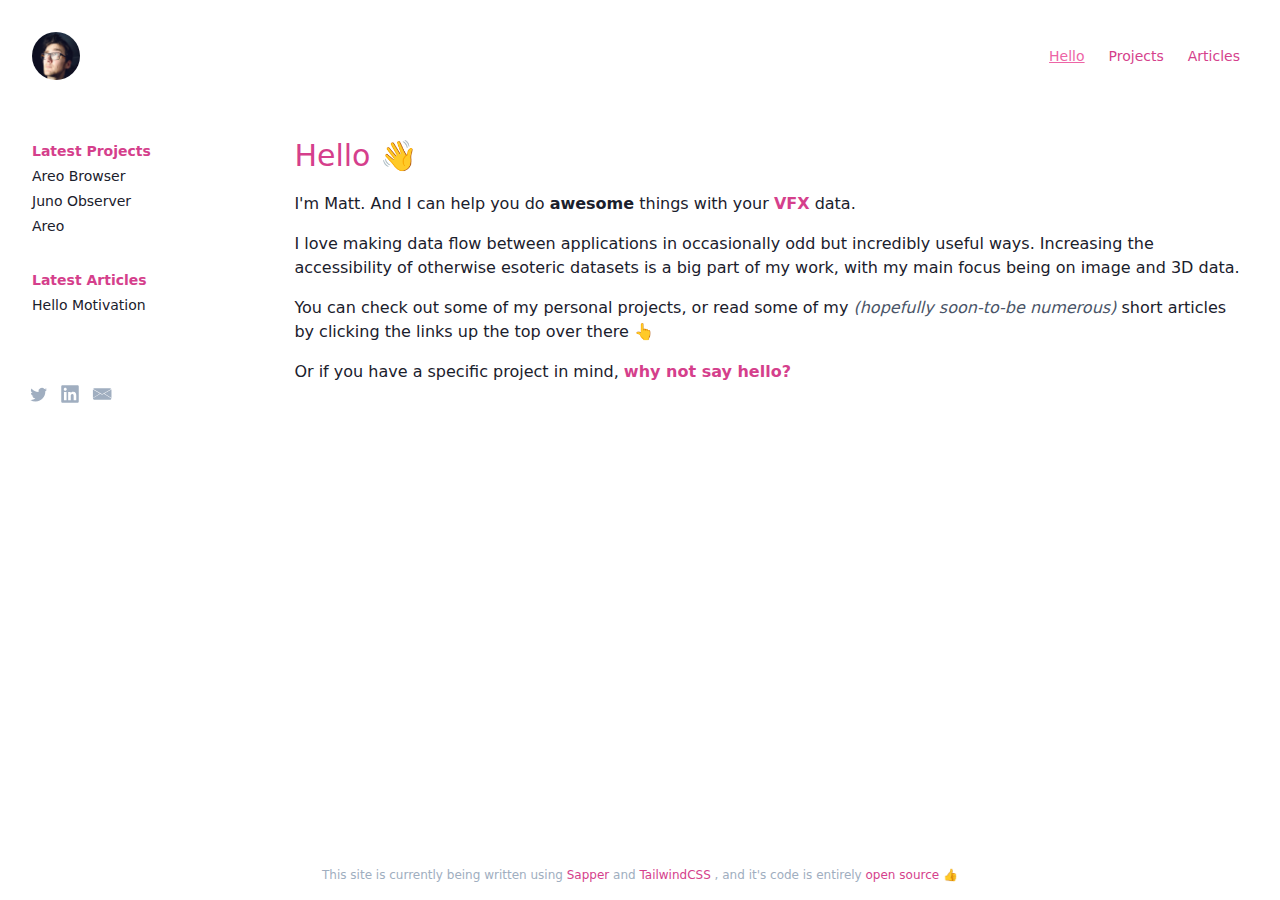
==== index.html @ a41f3428 "Ensure the image meta tags get loaded appropriately" ====
<!doctype html> <html lang=en> <head> <meta charset=utf-8> <meta content="width=device-width,initial-scale=1" name=viewport> <meta content=#333333 name=theme-color> <base href=/ > <link href=manifest.json rel=manifest crossorigin=use-credentials> <link href=favicon.png rel=icon type=image/png> <link href=index.css rel=stylesheet> <noscript id=sapper-head-start></noscript><title>Matt Brealey</title><meta content="The portfolio site of a freelance creative problem solver." name=description><meta content="space, react, reactjs, threejs, sapper, svelte, sveltejs, ios, swift, 3d, ar, vfx, design" name=keywords><meta content=website property=og:type><meta content=https://mattbrealey.com property=og:url><meta content="Matt Brealey" property=og:title><meta content="The portfolio site of a freelance creative problem solver." property=og:description><meta content=https://mattbrealey.com/profile.jpg property=og:image><meta content=summary_large_image property=twitter:card><meta content=https://mattbrealey.com property=twitter:url><meta content="Matt Brealey" property=twitter:title><meta content="The portfolio site of a freelance creative problem solver." property=twitter:description><meta content=https://mattbrealey.com/profile.jpg property=twitter:image><noscript id=sapper-head-end></noscript> </head> <body> <div id=sapper> <div class="flex flex-col container min-h-full mx-auto"><header class="lg:p-8 sm:flex sm:items-center sm:justify-between sm:p-4"><div class="flex items-center justify-between px-4 py-4 sm:p-0"><div class=""><a href=/ alt=Home><img alt="A picture of Matt Brealey's head" class="h-12 rounded-full" src=profile.jpg></a></div> <div class=sm:hidden><button class="text-black block focus:outline-none focus:text-gray-800 hover:text-gray-800 pr-2" id=menuButton type=button><svg class="fill-current h-8 text-black w-8" viewBox="0 0 100 70"><rect height=10 width=100></rect><rect height=10 width=100 y=30></rect><rect height=10 width=100 y=60></rect></svg></button></div></div> <div class="hidden pt-2 px-2 sm:flex sm:p-0"><a href=/ class="colorLink headerLink headerLinkActive">Hello</a> <a href=/projects class="colorLink headerLink false" id=projectsMenuItem>Projects</a> <a href=/articles class="colorLink headerLink false">Articles</a> <div class="headerLink h-16 sm:hidden"><div class="flex items-center h-full w-full"><a href=https://twitter.com/badgrenola class="flex items-center h-full justify-center sm:w-auto w-1/3" rel="noopener noreferrer" target=_blank><svg class="fill-current h-5 hover:text-pink-500 sm:text-gray-500 text-pink-500 w-5" viewBox="40 40 300 300"><path d=M153.62,301.59c94.34,0,145.94-78.16,145.94-145.94,0-2.22,0-4.43-.15-6.63A104.36,104.36,0,0,0,325,122.47a102.38,102.38,0,0,1-29.46,8.07,51.47,51.47,0,0,0,22.55-28.37,102.79,102.79,0,0,1-32.57,12.45,51.34,51.34,0,0,0-87.41,46.78A145.62,145.62,0,0,1,92.4,107.81a51.33,51.33,0,0,0,15.88,68.47A50.91,50.91,0,0,1,85,169.86c0,.21,0,.43,0,.65a51.31,51.31,0,0,0,41.15,50.28,51.21,51.21,0,0,1-23.16.88,51.35,51.35,0,0,0,47.92,35.62,102.92,102.92,0,0,1-63.7,22A104.41,104.41,0,0,1,75,278.55a145.21,145.21,0,0,0,78.62,23></path></svg></a> <a href=https://www.linkedin.com/in/mattbrealey/ class="flex items-center h-full justify-center sm:w-auto w-1/3 sm:pl-3" rel="noopener noreferrer" target=_blank><svg class="fill-current h-5 hover:text-pink-500 sm:text-gray-500 text-pink-500 w-5" viewBox="0 0 448 512"><path d="M416 32H31.9C14.3 32 0 46.5 0 64.3v383.4C0 465.5 14.3 480 31.9 480H416c17.6 0 32-14.5 32-32.3V64.3c0-17.8-14.4-32.3-32-32.3zM135.4 416H69V202.2h66.5V416zm-33.2-243c-21.3 0-38.5-17.3-38.5-38.5S80.9 96 102.2 96c21.2 0 38.5 17.3 38.5 38.5 0 21.3-17.2 38.5-38.5 38.5zm282.1 243h-66.4V312c0-24.8-.5-56.7-34.5-56.7-34.6 0-39.9 27-39.9 54.9V416h-66.4V202.2h63.7v29.2h.9c8.9-16.8 30.6-34.5 62.9-34.5 67.2 0 79.7 44.3 79.7 101.9V416z"></path></svg></a> <a href=mailto:hello@mattbrealey.com class="flex items-center h-full justify-center sm:w-auto w-1/3 sm:pl-3"><svg class="fill-current h-5 hover:text-pink-500 sm:text-gray-500 text-pink-500 w-5" viewBox="22 60 310 240"><g><path d="m186.26 181.27l135.27-76.964c-4.07-8.469-12.72-14.31-22.73-14.31h-237.6c-10.015 0-18.664 5.841-22.728 14.303l135.27 76.964c3.44 1.96 9.08 1.96 12.52 0.01z"></path><path d="m145.46 171.43l-108.81-61.91c-0.421 1.826-0.65 3.725-0.65 5.679v125.36l109.46-69.13z"></path><path d="m324 243.93v-128.73c0-1.954-0.229-3.853-0.65-5.679l-111.62 63.506 112.27 70.9z"></path><path d="m206.81 175.83l-20.55 11.692c-3.442 1.958-9.074 1.958-12.516 0l-23.354-13.288-114.33 72.21c0.843 13.15 11.773 23.56 25.14 23.56h237.6c12.292 0 22.522-8.802 24.746-20.445l-116.74-73.73z"></path></g></svg></a></div></div></div></header> <main class="flex-grow pb-6"><div class="flex font-normal lg:p-8 p-6 sm:text-base text-base text-gray-900"><sidebar class="hidden mr-6 sm:block text-sm w-1/5"><div class="flex flex-col"><h2 class="font-semibold text-pink-600 leading-none">Latest Projects</h2> <ul class=mt-2><li class=mb-1><a href=./projects/areo-browser>Areo Browser</a> <li class=mb-1><a href=./projects/juno-observer>Juno Observer</a> <li class=mb-1><a href=./projects/areo>Areo</a> </ul></div> <div class="flex flex-col mt-8"><h2 class="font-semibold text-pink-600 leading-none">Latest Articles</h2> <ul class=mt-2><li class=mb-1><a href=./articles/hello-motivation>Hello Motivation</a> </ul></div> <div class="-ml-1 mt-16"><div class="flex items-center h-full w-full"><a href=https://twitter.com/badgrenola class="flex items-center h-full justify-center sm:w-auto w-1/3" rel="noopener noreferrer" target=_blank><svg class="fill-current h-5 hover:text-pink-500 sm:text-gray-500 text-pink-500 w-5" viewBox="40 40 300 300"><path d=M153.62,301.59c94.34,0,145.94-78.16,145.94-145.94,0-2.22,0-4.43-.15-6.63A104.36,104.36,0,0,0,325,122.47a102.38,102.38,0,0,1-29.46,8.07,51.47,51.47,0,0,0,22.55-28.37,102.79,102.79,0,0,1-32.57,12.45,51.34,51.34,0,0,0-87.41,46.78A145.62,145.62,0,0,1,92.4,107.81a51.33,51.33,0,0,0,15.88,68.47A50.91,50.91,0,0,1,85,169.86c0,.21,0,.43,0,.65a51.31,51.31,0,0,0,41.15,50.28,51.21,51.21,0,0,1-23.16.88,51.35,51.35,0,0,0,47.92,35.62,102.92,102.92,0,0,1-63.7,22A104.41,104.41,0,0,1,75,278.55a145.21,145.21,0,0,0,78.62,23></path></svg></a> <a href=https://www.linkedin.com/in/mattbrealey/ class="flex items-center h-full justify-center sm:w-auto w-1/3 sm:pl-3" rel="noopener noreferrer" target=_blank><svg class="fill-current h-5 hover:text-pink-500 sm:text-gray-500 text-pink-500 w-5" viewBox="0 0 448 512"><path d="M416 32H31.9C14.3 32 0 46.5 0 64.3v383.4C0 465.5 14.3 480 31.9 480H416c17.6 0 32-14.5 32-32.3V64.3c0-17.8-14.4-32.3-32-32.3zM135.4 416H69V202.2h66.5V416zm-33.2-243c-21.3 0-38.5-17.3-38.5-38.5S80.9 96 102.2 96c21.2 0 38.5 17.3 38.5 38.5 0 21.3-17.2 38.5-38.5 38.5zm282.1 243h-66.4V312c0-24.8-.5-56.7-34.5-56.7-34.6 0-39.9 27-39.9 54.9V416h-66.4V202.2h63.7v29.2h.9c8.9-16.8 30.6-34.5 62.9-34.5 67.2 0 79.7 44.3 79.7 101.9V416z"></path></svg></a> <a href=mailto:hello@mattbrealey.com class="flex items-center h-full justify-center sm:w-auto w-1/3 sm:pl-3"><svg class="fill-current h-5 hover:text-pink-500 sm:text-gray-500 text-pink-500 w-5" viewBox="22 60 310 240"><g><path d="m186.26 181.27l135.27-76.964c-4.07-8.469-12.72-14.31-22.73-14.31h-237.6c-10.015 0-18.664 5.841-22.728 14.303l135.27 76.964c3.44 1.96 9.08 1.96 12.52 0.01z"></path><path d="m145.46 171.43l-108.81-61.91c-0.421 1.826-0.65 3.725-0.65 5.679v125.36l109.46-69.13z"></path><path d="m324 243.93v-128.73c0-1.954-0.229-3.853-0.65-5.679l-111.62 63.506 112.27 70.9z"></path><path d="m206.81 175.83l-20.55 11.692c-3.442 1.958-9.074 1.958-12.516 0l-23.354-13.288-114.33 72.21c0.843 13.15 11.773 23.56 25.14 23.56h237.6c12.292 0 22.522-8.802 24.746-20.445l-116.74-73.73z"></path></g></svg></a></div></div></sidebar> <div class="w-full font-light sm:w-4/5"> <div><h1 class="text-pink-600 font-thin mb-4 sm:leading-6 sm:mb-6 text-3xl"><span slot=title>Hello <span id=wavingHand style="display:inline-block;transform:rotate(0);transform-origin:centerpx centerpx;transition:transform .3s ease-in-out">👋</span></span></h1> <span slot=content><p class="sm:hidden pb-4">I'm Matt.</p> <p class=""><span class="hidden sm:inline-block">I'm Matt.</span> And I can help you do <span class=font-semibold>awesome</span> things with your <span class="font-semibold text-pink-600">VFX</span> data. </p> <p class=pt-4>I love making data flow between applications in occasionally odd but incredibly useful ways. Increasing the accessibility of otherwise esoteric datasets is a big part of my work, with my main focus being on image and 3D data. </p> <p class=pt-4>You can check out some of my personal projects, or read some of my <span class="italic text-gray-700">(hopefully soon-to-be numerous)</span> short articles by clicking the links <span class="hidden sm:inline-block">up the top over there </span> <span class=sm:hidden>in the dropdown menu up there</span> <span id=pointingHand style=display:inline-block;transform:rotate(0)>👆 </span></p> <p class=pt-4>Or if you have a specific project in mind, <a href=mailto:hello@mattbrealey.com class="colorLink font-semibold">why not say hello?</a></span></div></div></div></main> <footer class="p-4 text-center text-gray-500 text-xs"><p>This site is currently being written using <a href=https://sapper.svelte.dev/ class=colorLink rel="noopener noreferrer" target=_blank>Sapper</a> and <a href=https://tailwindcss.com/ class=colorLink rel="noopener noreferrer" target=_blank>TailwindCSS</a> , and it's code is entirely <a href=https://github.com/badgrenola/sapper-tailwind-blog class=colorLink rel="noopener noreferrer" target=_blank>open source</a> 👍</footer></div></div> <script>__SAPPER__={baseUrl:"",preloaded:[(function(a,b){return {articles:[{title:"Hello Motivation",slug:"hello-motivation",smallImage:"images\u002Farticles\u002Fhello-motivation\u002Fdesk.jpg",desc:"I have a terrible habit of never writing about the things I make. This site is my attempt to fix that...",date:"24th March 2020"}],projects:[{id:0,slug:a,name:"Areo",smallImage:"images\u002Fareo\u002Fsplash_small.jpg",largeImage:"images\u002Fareo\u002Fsplash.jpg",shortDesc:"A Mac app designed for opening, viewing and converting Digital Terrain Models.",keywords:"areo, space, hirise, mac, osx, swift, dtm, gis, terrain, digital terrain model, mars, planet, planetary data, data",links:[{title:"Download Beta 1 v2",url:"http:\u002F\u002Fbit.ly\u002Fareo1b2"}],desc:"\u003Cp class=\"mb-4\"\u003EAreo is a custom Mac app designed for opening, viewing and converting Digital Terrain Models in the \u003Cem\u003E.IMG\u003C\u002Fem\u003E format. \u003C\u002Fp\u003E\n\u003Cp class=\"mb-4\"\u003EThe released version (available above) was designed specifically to quickly open .IMG files generated from \u003Ca class=\"colorLink\" href=\"https:\u002F\u002Fwww.uahirise.org\u002Fdtm\u002F\" target=\"_blank\" rel=\"noopener noreferrer\"\u003EHiRISE\u003C\u002Fa\u003E imagery, \nand convert them into .OBJ files at a given proxy level (\u003Cem\u003E1\u002F2, 1\u002F4, 1\u002F8\u003C\u002Fem\u003E etc.).\nIt also includes the ability to generate 3D-printable versions of these models.\u003C\u002Fp\u003E\n\u003Cp class=\"mb-4\"\u003EIt was originally created as part of a month-long project I set myself, to see if I could both understand the data structure, and \ncreate a tool that not only opens the files quickly, but also converts them into a useful, more-accessible 3D format.\u003C\u002Fp\u003E\n\u003Cp class=\"mb-4\"\u003EI have been working on a newer version of this app which expands the amount of file formats, and implements a command-line version\nof the featureset. This new version currently forms part of my \u003Ca class=\"colorLink\" href=\".\u002Fprojects\u002Fareo-browser\"\u003EAreo Browser\u003C\u002Fa\u003E data pipeline, and I plan on\ndocumenting and releasing it here in the near future.\u003C\u002Fp\u003E\n",features:[{title:"Fast. Very Fast.",desc:"Thanks to Areo's crafty use of image proxying, it takes just 4 seconds to load and process a 1.15gb DTM.",image:"https:\u002F\u002Fthumbs.gfycat.com\u002FGlumIdealisticGallinule-small.gif"},{title:"OBJ Export",desc:"Areo can quickly export a UV'd OBJ file of the current model for use in other 3D applications.",image:"https:\u002F\u002Fthumbs.gfycat.com\u002FCluelessEasygoingIceblueredtopzebra-small.gif"},{title:"Generate 3D-Printable Models",desc:"In a few clicks, Areo allows you to generate fully 3D-printable models that can be easily uploaded to your 3D-printing service of choice.",image:"https:\u002F\u002Fthumbs.gfycat.com\u002FOddQuickAfricanbushviper-small.gif"}],todos:["Clean-up the code in v2 and release"],tagName:a},{id:1,slug:"juno-observer",name:"Juno Observer",smallImage:"images\u002Fjuno-observer\u002Fsplash_small.jpeg",largeImage:"images\u002Fjuno-observer\u002Fsplash_half.jpeg",shortDesc:"A web-app allowing you to explore Junocam imagery from NASA's Juno spacecraft, projected onto a 3D Jupiter.",keywords:"juno, space, nasa, jupiter, browser, react, reactjs, mobile, desktop, planet, planetary data, data, spacecraft, orbit, perijove, mission juno",links:[{title:b,url:"https:\u002F\u002Fjuno.observer"}],desc:"\u003Cp class=\"mb-4\"\u003EJunocam is an instrument onboard NASA&#39;s \u003Ca class=\"colorLink\" href=\"https:\u002F\u002Fwww.jpl.nasa.gov\u002Fmissions\u002Fjuno\u002F\" target=\"_blank\" rel=\"noopener noreferrer\"\u003EJuno spacecraft\u003C\u002Fa\u003E, which is currently orbiting Jupiter and sending back new imagery every month\nand a half as it reaches &#39;perijove&#39; - it&#39;s closest point to the planet. I&#39;ve written my own processing pipeline for this \u003Ca class=\"colorLink\" href=\"https:\u002F\u002Fwww.missionjuno.swri.edu\u002Fjunocam\u002Fprocessing\" target=\"_blank\" rel=\"noopener noreferrer\"\u003Eimage data\u003C\u002Fa\u003E\n(which I&#39;ll soon be re-writing, open-sourcing, and documenting here), and Juno Observer (a \u003Ca class=\"colorLink\" href=\"https:\u002F\u002Freactjs.org\u002F\" target=\"_blank\" rel=\"noopener noreferrer\"\u003EReact\u003C\u002Fa\u003E\u002F\u003Ca class=\"colorLink\" href=\"https:\u002F\u002Fthreejs.org\u002F\" target=\"_blank\" rel=\"noopener noreferrer\"\u003EThreeJS\u003C\u002Fa\u003E web-app) is my way of displaying the results.\u003C\u002Fp\u003E\n\u003Cp class=\"mb-4\"\u003EIt allows you to browse all of the available perijove data, projected onto a 3D representation of Jupiter, giving context to the imagery\nin a way that wasn&#39;t previously possible.\u003C\u002Fp\u003E\n\u003Cp class=\"mb-4\"\u003EThe live version of the app uses imagery from the original version of my processing pipeline, which has since vastly improved. I&#39;m also currently about\n75% of the way through a complete re-write of the app, which already contains a lot more features, thanks to the fact that is now uses\nthe same base structure as \u003Ca class=\"colorLink\" href=\".\u002Fprojects\u002Fareo-browser\"\u003EAreoBrowser\u003C\u002Fa\u003E.\u003C\u002Fp\u003E\n",features:[{title:"15 Perijoves of Data",desc:"The live version of Juno Observer allows you to browse all of the images from the first 15 perijoves of Junocam data.",image:"images\u002Fjuno-observer\u002Fperijoves.jpg"},{title:"Full Resolution",desc:"Images are projected at full resolution, meaning you can zoom ALL the way in to Jupiter's ludicrous storm features.",image:"images\u002Fjuno-observer\u002Fdetail.jpg"},{title:"Fixed Rotation Mode",desc:"Toggle on \u003Ci\u003EFixed Rotation\u003C\u002Fi\u003E to lock Jupiter's rotation in place, making it easier to view subtle differences between exposures.",image:"images\u002Fjuno-observer\u002FfixedRot.jpg"}],todos:["Finish the new pipeline","Finish the new version 🙂"],tagName:"junoobserver"},{id:2,slug:"areo-browser",name:"Areo Browser",smallImage:"images\u002Fareo-browser\u002Fsplash_small.jpeg",largeImage:"images\u002Fareo-browser\u002Fsplash_half.jpeg",shortDesc:"A web-app allowing you to explore nearly 2000 3D models of Mars, using data from HiRISE & HRSC.",keywords:"areo, areo-browser, areo browser, areobrowser, space, hirise, hrsc, browser, react, reactjs, mobile, desktop, dtm, gis, terrain, digital terrain model, mars, planet, planetary data, data",links:[{title:b,url:"https:\u002F\u002Fareobrowser.com"}],desc:"\u003Cp class=\"mb-4\"\u003EAreo Browser is a \u003Ca class=\"colorLink\" href=\"https:\u002F\u002Freactjs.org\u002F\" target=\"_blank\" rel=\"noopener noreferrer\"\u003EReact\u003C\u002Fa\u003E\u002F\u003Ca class=\"colorLink\" href=\"https:\u002F\u002Fthreejs.org\u002F\" target=\"_blank\" rel=\"noopener noreferrer\"\u003EThreeJS\u003C\u002Fa\u003E web-app that allows you to explore nearly 2000 Martian terrain models, in full 3D, directly in your browser and on mobile. \nIt currently uses data from both the \u003Ca class=\"colorLink\" href=\"https:\u002F\u002Fwww.uahirise.org\u002F\" target=\"_blank\" rel=\"noopener noreferrer\"\u003EHiRISE\u003C\u002Fa\u003E camera (on-board NASA&#39;s \u003Ca class=\"colorLink\" href=\"https:\u002F\u002Fmars.nasa.gov\u002Fmro\u002F\" target=\"_blank\" rel=\"noopener noreferrer\"\u003EMars Reconnaissance Orbiter\u003C\u002Fa\u003E), and the \u003Ca class=\"colorLink\" href=\"https:\u002F\u002Fwww.esa.int\u002FESA_Multimedia\u002FImages\u002F2004\u002F01\u002FThe_High_Resolution_Stereo_Camera_HRSC\" target=\"_blank\" rel=\"noopener noreferrer\"\u003EHRSC\u003C\u002Fa\u003E (on-board ESA&#39;s \u003Ca class=\"colorLink\" href=\"http:\u002F\u002Fwww.esa.int\u002FScience_Exploration\u002FSpace_Science\u002FMars_Express\" target=\"_blank\" rel=\"noopener noreferrer\"\u003EMars Express\u003C\u002Fa\u003E).\u003C\u002Fp\u003E\n\u003Cp class=\"mb-4\"\u003EWith options for mesh and image resolution, vertical exaggeration, and displaying a custom \u003Ca class=\"colorLink\" href=\"https:\u002F\u002Fjournals.plos.org\u002Fplosone\u002Farticle?id=10.1371\u002Fjournal.pone.0199239\" target=\"_blank\" rel=\"noopener noreferrer\"\u003ECividis\u003C\u002Fa\u003E gradient with contour mapping on the model,\nAreo Browser vastly increases the accessibility of the included data.\u003C\u002Fp\u003E\n\u003Cp class=\"mb-4\"\u003EThis new version of Areo Browser is able to process and view all types of Martian 3D data, so if you&#39;d like to talk about having your data included, \u003Ca class=\"colorLink\" href=\"mailto:hello@mattbrealey.com\"\u003Eplease just get in touch!\u003C\u002Fa\u003E\u003C\u002Fp\u003E\n\u003Cp class=\"mb-4\"\u003EEach available model consists of two parts - the mesh, and the associated image data.\u003C\u002Fp\u003E\n\u003Cp class=\"mb-4\"\u003EThe mesh is generated on-the-fly in the browser, using \u003Ca class=\"colorLink\" href=\"https:\u002F\u002Fdeveloper.mozilla.org\u002Fen-US\u002Fdocs\u002FWeb\u002FAPI\u002FWeb_Workers_API\u002FUsing_web_workers\" target=\"_blank\" rel=\"noopener noreferrer\"\u003EWeb Workers\u003C\u002Fa\u003E to convert a custom-encoded RGB image into the required height data.\nThis custom image format is an order-of-magnitude smaller than the original source file, but maintains a high-level of accuracy, and allows different resolutions to be quickly generated as needed.\nIt is created using an upcoming new version of my Mac-based conversion tool, \u003Ca class=\"colorLink\" href=\".\u002Fprojects\u002Fareo\"\u003EAreo\u003C\u002Fa\u003E.\u003C\u002Fp\u003E\n\u003Cp class=\"mb-4\"\u003ETwo images are then applied to the model. The first is a colour image, created by combining all available RGB image data from the source files, and displayed at the desired resolution.\nThe second is a \u003Cem\u003Enormal\u003C\u002Fem\u003E map, which is a way of adding extra perceived detail to the model, without needing to increase the poly-count, again helping to ensure that the files can be viewed on older devices.\u003C\u002Fp\u003E\n",features:[{title:"Browse & Search Nearly 2000 Models",desc:"Filtering and sorting options make it SUPER easy to find the DTM you're looking for.",image:"images\u002Fareo-browser\u002FfileCount.jpg"},{title:"Multi-resolution Meshes & Imagery",desc:"Easily switch between 4 quality levels for meshes & their associated images, only downloading data when needed.",image:"images\u002Fareo-browser\u002Fresolution.jpg"},{title:"Works on both Desktop & Mobile",desc:"With a UI designed for phones, tablets and desktops, you can view slices of Mars on any of your devices.",image:"images\u002Fareo-browser\u002Fmobile.jpg"},{title:"Normal Maps to Provide Extra Detail",desc:"These generated images massively increase the perceived details on the loaded mesh, without requiring a more powerful machine.",image:"images\u002Fareo-browser\u002Fnormal.jpg"},{title:"Vertical Exaggeration Options",desc:"Increase the vertical scale of the loaded mesh up to 5x, to make even the flattest terrain easier to understand.",image:"images\u002Fareo-browser\u002Fve.gif"},{title:"Altimetry Mode",desc:"Apply an easy-to-read elevation gradiant to the model, with overlaid contour lines at custom intervals ranging from 5m to 5km.",image:"images\u002Fareo-browser\u002Falt.gif"}],todos:["Model downloads","3D-printable model generation and downloads","Ability to save an image of the current view, with a transparent background","Ability to share a link to the current model with the current camera angle","Realistic lighting based upon location and a given time, using a full sun\u002Fsky model","WASD navigation","Basic fly-over\u002Fanimation support","Ability to search by a range of values (e.g. elevation in the range 100-200m)","Apply for a DOI so the site can be easily referenced"],tagName:"areobrowser"}]}}("areo","Website")),{}],session:(function(a,b){return {projects:{areo:{id:0,slug:a,name:"Areo",smallImage:"images\u002Fareo\u002Fsplash_small.jpg",largeImage:"images\u002Fareo\u002Fsplash.jpg",shortDesc:"A Mac app designed for opening, viewing and converting Digital Terrain Models.",keywords:"areo, space, hirise, mac, osx, swift, dtm, gis, terrain, digital terrain model, mars, planet, planetary data, data",links:[{title:"Download Beta 1 v2",url:"http:\u002F\u002Fbit.ly\u002Fareo1b2"}],desc:"\u003Cp class=\"mb-4\"\u003EAreo is a custom Mac app designed for opening, viewing and converting Digital Terrain Models in the \u003Cem\u003E.IMG\u003C\u002Fem\u003E format. \u003C\u002Fp\u003E\n\u003Cp class=\"mb-4\"\u003EThe released version (available above) was designed specifically to quickly open .IMG files generated from \u003Ca class=\"colorLink\" href=\"https:\u002F\u002Fwww.uahirise.org\u002Fdtm\u002F\" target=\"_blank\" rel=\"noopener noreferrer\"\u003EHiRISE\u003C\u002Fa\u003E imagery, \nand convert them into .OBJ files at a given proxy level (\u003Cem\u003E1\u002F2, 1\u002F4, 1\u002F8\u003C\u002Fem\u003E etc.).\nIt also includes the ability to generate 3D-printable versions of these models.\u003C\u002Fp\u003E\n\u003Cp class=\"mb-4\"\u003EIt was originally created as part of a month-long project I set myself, to see if I could both understand the data structure, and \ncreate a tool that not only opens the files quickly, but also converts them into a useful, more-accessible 3D format.\u003C\u002Fp\u003E\n\u003Cp class=\"mb-4\"\u003EI have been working on a newer version of this app which expands the amount of file formats, and implements a command-line version\nof the featureset. This new version currently forms part of my \u003Ca class=\"colorLink\" href=\".\u002Fprojects\u002Fareo-browser\"\u003EAreo Browser\u003C\u002Fa\u003E data pipeline, and I plan on\ndocumenting and releasing it here in the near future.\u003C\u002Fp\u003E\n",features:[{title:"Fast. Very Fast.",desc:"Thanks to Areo's crafty use of image proxying, it takes just 4 seconds to load and process a 1.15gb DTM.",image:"https:\u002F\u002Fthumbs.gfycat.com\u002FGlumIdealisticGallinule-small.gif"},{title:"OBJ Export",desc:"Areo can quickly export a UV'd OBJ file of the current model for use in other 3D applications.",image:"https:\u002F\u002Fthumbs.gfycat.com\u002FCluelessEasygoingIceblueredtopzebra-small.gif"},{title:"Generate 3D-Printable Models",desc:"In a few clicks, Areo allows you to generate fully 3D-printable models that can be easily uploaded to your 3D-printing service of choice.",image:"https:\u002F\u002Fthumbs.gfycat.com\u002FOddQuickAfricanbushviper-small.gif"}],todos:["Clean-up the code in v2 and release"],tagName:a},"areo-browser":{id:2,slug:"areo-browser",name:"Areo Browser",smallImage:"images\u002Fareo-browser\u002Fsplash_small.jpeg",largeImage:"images\u002Fareo-browser\u002Fsplash_half.jpeg",shortDesc:"A web-app allowing you to explore nearly 2000 3D models of Mars, using data from HiRISE & HRSC.",keywords:"areo, areo-browser, areo browser, areobrowser, space, hirise, hrsc, browser, react, reactjs, mobile, desktop, dtm, gis, terrain, digital terrain model, mars, planet, planetary data, data",links:[{title:b,url:"https:\u002F\u002Fareobrowser.com"}],desc:"\u003Cp class=\"mb-4\"\u003EAreo Browser is a \u003Ca class=\"colorLink\" href=\"https:\u002F\u002Freactjs.org\u002F\" target=\"_blank\" rel=\"noopener noreferrer\"\u003EReact\u003C\u002Fa\u003E\u002F\u003Ca class=\"colorLink\" href=\"https:\u002F\u002Fthreejs.org\u002F\" target=\"_blank\" rel=\"noopener noreferrer\"\u003EThreeJS\u003C\u002Fa\u003E web-app that allows you to explore nearly 2000 Martian terrain models, in full 3D, directly in your browser and on mobile. \nIt currently uses data from both the \u003Ca class=\"colorLink\" href=\"https:\u002F\u002Fwww.uahirise.org\u002F\" target=\"_blank\" rel=\"noopener noreferrer\"\u003EHiRISE\u003C\u002Fa\u003E camera (on-board NASA&#39;s \u003Ca class=\"colorLink\" href=\"https:\u002F\u002Fmars.nasa.gov\u002Fmro\u002F\" target=\"_blank\" rel=\"noopener noreferrer\"\u003EMars Reconnaissance Orbiter\u003C\u002Fa\u003E), and the \u003Ca class=\"colorLink\" href=\"https:\u002F\u002Fwww.esa.int\u002FESA_Multimedia\u002FImages\u002F2004\u002F01\u002FThe_High_Resolution_Stereo_Camera_HRSC\" target=\"_blank\" rel=\"noopener noreferrer\"\u003EHRSC\u003C\u002Fa\u003E (on-board ESA&#39;s \u003Ca class=\"colorLink\" href=\"http:\u002F\u002Fwww.esa.int\u002FScience_Exploration\u002FSpace_Science\u002FMars_Express\" target=\"_blank\" rel=\"noopener noreferrer\"\u003EMars Express\u003C\u002Fa\u003E).\u003C\u002Fp\u003E\n\u003Cp class=\"mb-4\"\u003EWith options for mesh and image resolution, vertical exaggeration, and displaying a custom \u003Ca class=\"colorLink\" href=\"https:\u002F\u002Fjournals.plos.org\u002Fplosone\u002Farticle?id=10.1371\u002Fjournal.pone.0199239\" target=\"_blank\" rel=\"noopener noreferrer\"\u003ECividis\u003C\u002Fa\u003E gradient with contour mapping on the model,\nAreo Browser vastly increases the accessibility of the included data.\u003C\u002Fp\u003E\n\u003Cp class=\"mb-4\"\u003EThis new version of Areo Browser is able to process and view all types of Martian 3D data, so if you&#39;d like to talk about having your data included, \u003Ca class=\"colorLink\" href=\"mailto:hello@mattbrealey.com\"\u003Eplease just get in touch!\u003C\u002Fa\u003E\u003C\u002Fp\u003E\n\u003Cp class=\"mb-4\"\u003EEach available model consists of two parts - the mesh, and the associated image data.\u003C\u002Fp\u003E\n\u003Cp class=\"mb-4\"\u003EThe mesh is generated on-the-fly in the browser, using \u003Ca class=\"colorLink\" href=\"https:\u002F\u002Fdeveloper.mozilla.org\u002Fen-US\u002Fdocs\u002FWeb\u002FAPI\u002FWeb_Workers_API\u002FUsing_web_workers\" target=\"_blank\" rel=\"noopener noreferrer\"\u003EWeb Workers\u003C\u002Fa\u003E to convert a custom-encoded RGB image into the required height data.\nThis custom image format is an order-of-magnitude smaller than the original source file, but maintains a high-level of accuracy, and allows different resolutions to be quickly generated as needed.\nIt is created using an upcoming new version of my Mac-based conversion tool, \u003Ca class=\"colorLink\" href=\".\u002Fprojects\u002Fareo\"\u003EAreo\u003C\u002Fa\u003E.\u003C\u002Fp\u003E\n\u003Cp class=\"mb-4\"\u003ETwo images are then applied to the model. The first is a colour image, created by combining all available RGB image data from the source files, and displayed at the desired resolution.\nThe second is a \u003Cem\u003Enormal\u003C\u002Fem\u003E map, which is a way of adding extra perceived detail to the model, without needing to increase the poly-count, again helping to ensure that the files can be viewed on older devices.\u003C\u002Fp\u003E\n",features:[{title:"Browse & Search Nearly 2000 Models",desc:"Filtering and sorting options make it SUPER easy to find the DTM you're looking for.",image:"images\u002Fareo-browser\u002FfileCount.jpg"},{title:"Multi-resolution Meshes & Imagery",desc:"Easily switch between 4 quality levels for meshes & their associated images, only downloading data when needed.",image:"images\u002Fareo-browser\u002Fresolution.jpg"},{title:"Works on both Desktop & Mobile",desc:"With a UI designed for phones, tablets and desktops, you can view slices of Mars on any of your devices.",image:"images\u002Fareo-browser\u002Fmobile.jpg"},{title:"Normal Maps to Provide Extra Detail",desc:"These generated images massively increase the perceived details on the loaded mesh, without requiring a more powerful machine.",image:"images\u002Fareo-browser\u002Fnormal.jpg"},{title:"Vertical Exaggeration Options",desc:"Increase the vertical scale of the loaded mesh up to 5x, to make even the flattest terrain easier to understand.",image:"images\u002Fareo-browser\u002Fve.gif"},{title:"Altimetry Mode",desc:"Apply an easy-to-read elevation gradiant to the model, with overlaid contour lines at custom intervals ranging from 5m to 5km.",image:"images\u002Fareo-browser\u002Falt.gif"}],todos:["Model downloads","3D-printable model generation and downloads","Ability to save an image of the current view, with a transparent background","Ability to share a link to the current model with the current camera angle","Realistic lighting based upon location and a given time, using a full sun\u002Fsky model","WASD navigation","Basic fly-over\u002Fanimation support","Ability to search by a range of values (e.g. elevation in the range 100-200m)","Apply for a DOI so the site can be easily referenced"],tagName:"areobrowser"},"juno-observer":{id:1,slug:"juno-observer",name:"Juno Observer",smallImage:"images\u002Fjuno-observer\u002Fsplash_small.jpeg",largeImage:"images\u002Fjuno-observer\u002Fsplash_half.jpeg",shortDesc:"A web-app allowing you to explore Junocam imagery from NASA's Juno spacecraft, projected onto a 3D Jupiter.",keywords:"juno, space, nasa, jupiter, browser, react, reactjs, mobile, desktop, planet, planetary data, data, spacecraft, orbit, perijove, mission juno",links:[{title:b,url:"https:\u002F\u002Fjuno.observer"}],desc:"\u003Cp class=\"mb-4\"\u003EJunocam is an instrument onboard NASA&#39;s \u003Ca class=\"colorLink\" href=\"https:\u002F\u002Fwww.jpl.nasa.gov\u002Fmissions\u002Fjuno\u002F\" target=\"_blank\" rel=\"noopener noreferrer\"\u003EJuno spacecraft\u003C\u002Fa\u003E, which is currently orbiting Jupiter and sending back new imagery every month\nand a half as it reaches &#39;perijove&#39; - it&#39;s closest point to the planet. I&#39;ve written my own processing pipeline for this \u003Ca class=\"colorLink\" href=\"https:\u002F\u002Fwww.missionjuno.swri.edu\u002Fjunocam\u002Fprocessing\" target=\"_blank\" rel=\"noopener noreferrer\"\u003Eimage data\u003C\u002Fa\u003E\n(which I&#39;ll soon be re-writing, open-sourcing, and documenting here), and Juno Observer (a \u003Ca class=\"colorLink\" href=\"https:\u002F\u002Freactjs.org\u002F\" target=\"_blank\" rel=\"noopener noreferrer\"\u003EReact\u003C\u002Fa\u003E\u002F\u003Ca class=\"colorLink\" href=\"https:\u002F\u002Fthreejs.org\u002F\" target=\"_blank\" rel=\"noopener noreferrer\"\u003EThreeJS\u003C\u002Fa\u003E web-app) is my way of displaying the results.\u003C\u002Fp\u003E\n\u003Cp class=\"mb-4\"\u003EIt allows you to browse all of the available perijove data, projected onto a 3D representation of Jupiter, giving context to the imagery\nin a way that wasn&#39;t previously possible.\u003C\u002Fp\u003E\n\u003Cp class=\"mb-4\"\u003EThe live version of the app uses imagery from the original version of my processing pipeline, which has since vastly improved. I&#39;m also currently about\n75% of the way through a complete re-write of the app, which already contains a lot more features, thanks to the fact that is now uses\nthe same base structure as \u003Ca class=\"colorLink\" href=\".\u002Fprojects\u002Fareo-browser\"\u003EAreoBrowser\u003C\u002Fa\u003E.\u003C\u002Fp\u003E\n",features:[{title:"15 Perijoves of Data",desc:"The live version of Juno Observer allows you to browse all of the images from the first 15 perijoves of Junocam data.",image:"images\u002Fjuno-observer\u002Fperijoves.jpg"},{title:"Full Resolution",desc:"Images are projected at full resolution, meaning you can zoom ALL the way in to Jupiter's ludicrous storm features.",image:"images\u002Fjuno-observer\u002Fdetail.jpg"},{title:"Fixed Rotation Mode",desc:"Toggle on \u003Ci\u003EFixed Rotation\u003C\u002Fi\u003E to lock Jupiter's rotation in place, making it easier to view subtle differences between exposures.",image:"images\u002Fjuno-observer\u002FfixedRot.jpg"}],todos:["Finish the new pipeline","Finish the new version 🙂"],tagName:"junoobserver"}}}}("areo","Website"))};if('serviceWorker' in navigator)navigator.serviceWorker.register('/service-worker.js');var s=document.createElement("script");try{new Function("if(0)import('')")();s.src="/client/client.32843406.js";s.type="module";s.crossOrigin="use-credentials";}catch(e){s.src="/client/shimport@1.0.1.js";s.setAttribute("data-main","/client/client.32843406.js")}document.head.appendChild(s)</script>
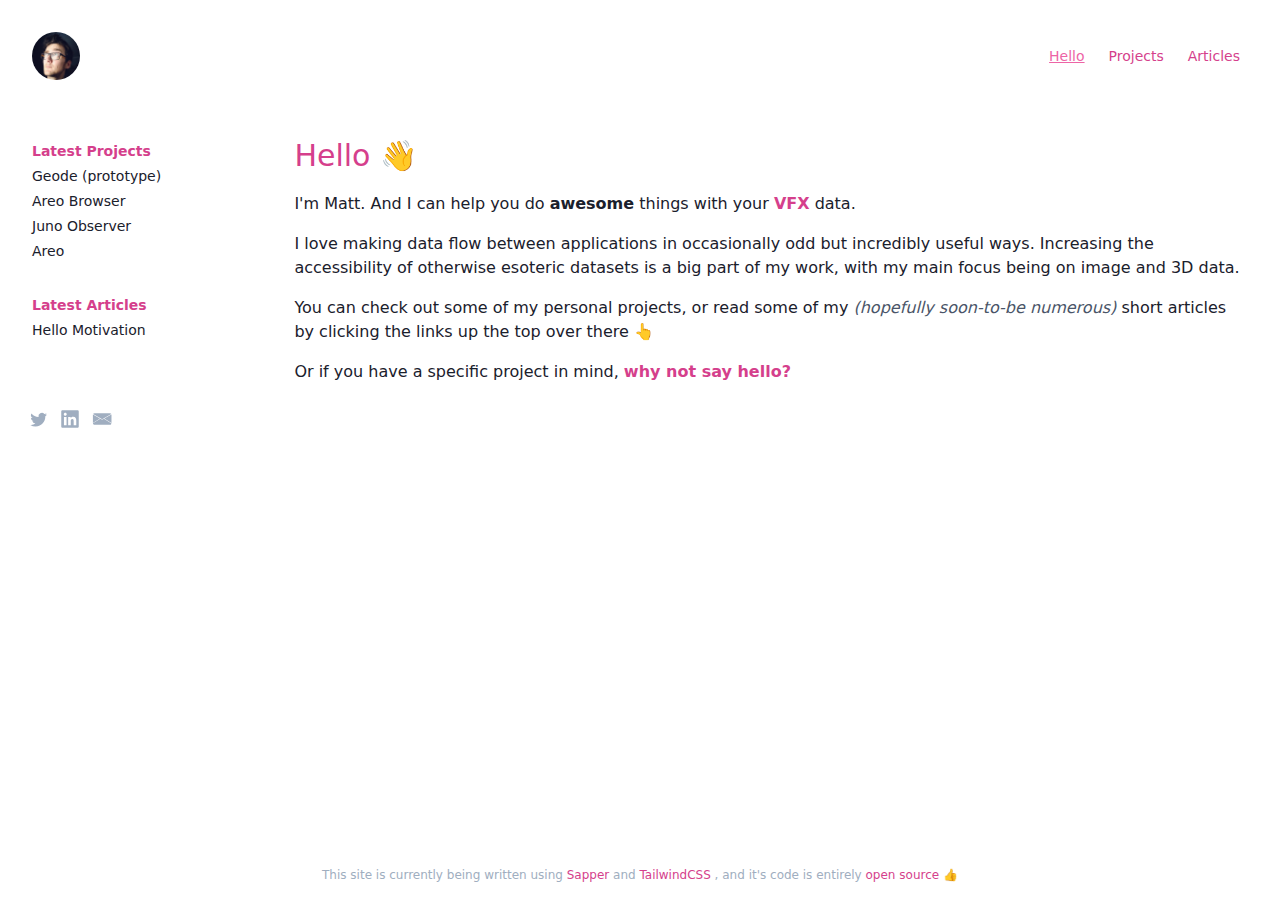
==== commit cbb0da68: "Add Geode initial info" ====
--- a/index.html
+++ b/index.html
@@ -1 +1 @@
-<!doctype html> <html lang=en> <head> <meta charset=utf-8> <meta content="width=device-width,initial-scale=1" name=viewport> <meta content=#333333 name=theme-color> <base href=/ > <link href=manifest.json rel=manifest crossorigin=use-credentials> <link href=favicon.png rel=icon type=image/png> <link href=index.css rel=stylesheet> <noscript id=sapper-head-start></noscript><title>Matt Brealey</title><meta content="The portfolio site of a freelance creative problem solver." name=description><meta content="space, react, reactjs, threejs, sapper, svelte, sveltejs, ios, swift, 3d, ar, vfx, design" name=keywords><meta content=website property=og:type><meta content=https://mattbrealey.com property=og:url><meta content="Matt Brealey" property=og:title><meta content="The portfolio site of a freelance creative problem solver." property=og:description><meta content=https://mattbrealey.com/profile.jpg property=og:image><meta content=summary_large_image property=twitter:card><meta content=https://mattbrealey.com property=twitter:url><meta content="Matt Brealey" property=twitter:title><meta content="The portfolio site of a freelance creative problem solver." property=twitter:description><meta content=https://mattbrealey.com/profile.jpg property=twitter:image><noscript id=sapper-head-end></noscript> </head> <body> <div id=sapper> <div class="flex flex-col container min-h-full mx-auto"><header class="lg:p-8 sm:flex sm:items-center sm:justify-between sm:p-4"><div class="flex items-center justify-between px-4 py-4 sm:p-0"><div class=""><a href=/ alt=Home><img alt="A picture of Matt Brealey's head" class="h-12 rounded-full" src=profile.jpg></a></div> <div class=sm:hidden><button class="text-black block focus:outline-none focus:text-gray-800 hover:text-gray-800 pr-2" id=menuButton type=button><svg class="fill-current h-8 text-black w-8" viewBox="0 0 100 70"><rect height=10 width=100></rect><rect height=10 width=100 y=30></rect><rect height=10 width=100 y=60></rect></svg></button></div></div> <div class="hidden pt-2 px-2 sm:flex sm:p-0"><a href=/ class="colorLink headerLink headerLinkActive">Hello</a> <a href=/projects class="colorLink headerLink false" id=projectsMenuItem>Projects</a> <a href=/articles class="colorLink headerLink false">Articles</a> <div class="headerLink h-16 sm:hidden"><div class="flex items-center h-full w-full"><a href=https://twitter.com/badgrenola class="flex items-center h-full justify-center sm:w-auto w-1/3" rel="noopener noreferrer" target=_blank><svg class="fill-current h-5 hover:text-pink-500 sm:text-gray-500 text-pink-500 w-5" viewBox="40 40 300 300"><path d=M153.62,301.59c94.34,0,145.94-78.16,145.94-145.94,0-2.22,0-4.43-.15-6.63A104.36,104.36,0,0,0,325,122.47a102.38,102.38,0,0,1-29.46,8.07,51.47,51.47,0,0,0,22.55-28.37,102.79,102.79,0,0,1-32.57,12.45,51.34,51.34,0,0,0-87.41,46.78A145.62,145.62,0,0,1,92.4,107.81a51.33,51.33,0,0,0,15.88,68.47A50.91,50.91,0,0,1,85,169.86c0,.21,0,.43,0,.65a51.31,51.31,0,0,0,41.15,50.28,51.21,51.21,0,0,1-23.16.88,51.35,51.35,0,0,0,47.92,35.62,102.92,102.92,0,0,1-63.7,22A104.41,104.41,0,0,1,75,278.55a145.21,145.21,0,0,0,78.62,23></path></svg></a> <a href=https://www.linkedin.com/in/mattbrealey/ class="flex items-center h-full justify-center sm:w-auto w-1/3 sm:pl-3" rel="noopener noreferrer" target=_blank><svg class="fill-current h-5 hover:text-pink-500 sm:text-gray-500 text-pink-500 w-5" viewBox="0 0 448 512"><path d="M416 32H31.9C14.3 32 0 46.5 0 64.3v383.4C0 465.5 14.3 480 31.9 480H416c17.6 0 32-14.5 32-32.3V64.3c0-17.8-14.4-32.3-32-32.3zM135.4 416H69V202.2h66.5V416zm-33.2-243c-21.3 0-38.5-17.3-38.5-38.5S80.9 96 102.2 96c21.2 0 38.5 17.3 38.5 38.5 0 21.3-17.2 38.5-38.5 38.5zm282.1 243h-66.4V312c0-24.8-.5-56.7-34.5-56.7-34.6 0-39.9 27-39.9 54.9V416h-66.4V202.2h63.7v29.2h.9c8.9-16.8 30.6-34.5 62.9-34.5 67.2 0 79.7 44.3 79.7 101.9V416z"></path></svg></a> <a href=mailto:hello@mattbrealey.com class="flex items-center h-full justify-center sm:w-auto w-1/3 sm:pl-3"><svg class="fill-current h-5 hover:text-pink-500 sm:text-gray-500 text-pink-500 w-5" viewBox="22 60 310 240"><g><path d="m186.26 181.27l135.27-76.964c-4.07-8.469-12.72-14.31-22.73-14.31h-237.6c-10.015 0-18.664 5.841-22.728 14.303l135.27 76.964c3.44 1.96 9.08 1.96 12.52 0.01z"></path><path d="m145.46 171.43l-108.81-61.91c-0.421 1.826-0.65 3.725-0.65 5.679v125.36l109.46-69.13z"></path><path d="m324 243.93v-128.73c0-1.954-0.229-3.853-0.65-5.679l-111.62 63.506 112.27 70.9z"></path><path d="m206.81 175.83l-20.55 11.692c-3.442 1.958-9.074 1.958-12.516 0l-23.354-13.288-114.33 72.21c0.843 13.15 11.773 23.56 25.14 23.56h237.6c12.292 0 22.522-8.802 24.746-20.445l-116.74-73.73z"></path></g></svg></a></div></div></div></header> <main class="flex-grow pb-6"><div class="flex font-normal lg:p-8 p-6 sm:text-base text-base text-gray-900"><sidebar class="hidden mr-6 sm:block text-sm w-1/5"><div class="flex flex-col"><h2 class="font-semibold text-pink-600 leading-none">Latest Projects</h2> <ul class=mt-2><li class=mb-1><a href=./projects/areo-browser>Areo Browser</a> <li class=mb-1><a href=./projects/juno-observer>Juno Observer</a> <li class=mb-1><a href=./projects/areo>Areo</a> </ul></div> <div class="flex flex-col mt-8"><h2 class="font-semibold text-pink-600 leading-none">Latest Articles</h2> <ul class=mt-2><li class=mb-1><a href=./articles/hello-motivation>Hello Motivation</a> </ul></div> <div class="-ml-1 mt-16"><div class="flex items-center h-full w-full"><a href=https://twitter.com/badgrenola class="flex items-center h-full justify-center sm:w-auto w-1/3" rel="noopener noreferrer" target=_blank><svg class="fill-current h-5 hover:text-pink-500 sm:text-gray-500 text-pink-500 w-5" viewBox="40 40 300 300"><path d=M153.62,301.59c94.34,0,145.94-78.16,145.94-145.94,0-2.22,0-4.43-.15-6.63A104.36,104.36,0,0,0,325,122.47a102.38,102.38,0,0,1-29.46,8.07,51.47,51.47,0,0,0,22.55-28.37,102.79,102.79,0,0,1-32.57,12.45,51.34,51.34,0,0,0-87.41,46.78A145.62,145.62,0,0,1,92.4,107.81a51.33,51.33,0,0,0,15.88,68.47A50.91,50.91,0,0,1,85,169.86c0,.21,0,.43,0,.65a51.31,51.31,0,0,0,41.15,50.28,51.21,51.21,0,0,1-23.16.88,51.35,51.35,0,0,0,47.92,35.62,102.92,102.92,0,0,1-63.7,22A104.41,104.41,0,0,1,75,278.55a145.21,145.21,0,0,0,78.62,23></path></svg></a> <a href=https://www.linkedin.com/in/mattbrealey/ class="flex items-center h-full justify-center sm:w-auto w-1/3 sm:pl-3" rel="noopener noreferrer" target=_blank><svg class="fill-current h-5 hover:text-pink-500 sm:text-gray-500 text-pink-500 w-5" viewBox="0 0 448 512"><path d="M416 32H31.9C14.3 32 0 46.5 0 64.3v383.4C0 465.5 14.3 480 31.9 480H416c17.6 0 32-14.5 32-32.3V64.3c0-17.8-14.4-32.3-32-32.3zM135.4 416H69V202.2h66.5V416zm-33.2-243c-21.3 0-38.5-17.3-38.5-38.5S80.9 96 102.2 96c21.2 0 38.5 17.3 38.5 38.5 0 21.3-17.2 38.5-38.5 38.5zm282.1 243h-66.4V312c0-24.8-.5-56.7-34.5-56.7-34.6 0-39.9 27-39.9 54.9V416h-66.4V202.2h63.7v29.2h.9c8.9-16.8 30.6-34.5 62.9-34.5 67.2 0 79.7 44.3 79.7 101.9V416z"></path></svg></a> <a href=mailto:hello@mattbrealey.com class="flex items-center h-full justify-center sm:w-auto w-1/3 sm:pl-3"><svg class="fill-current h-5 hover:text-pink-500 sm:text-gray-500 text-pink-500 w-5" viewBox="22 60 310 240"><g><path d="m186.26 181.27l135.27-76.964c-4.07-8.469-12.72-14.31-22.73-14.31h-237.6c-10.015 0-18.664 5.841-22.728 14.303l135.27 76.964c3.44 1.96 9.08 1.96 12.52 0.01z"></path><path d="m145.46 171.43l-108.81-61.91c-0.421 1.826-0.65 3.725-0.65 5.679v125.36l109.46-69.13z"></path><path d="m324 243.93v-128.73c0-1.954-0.229-3.853-0.65-5.679l-111.62 63.506 112.27 70.9z"></path><path d="m206.81 175.83l-20.55 11.692c-3.442 1.958-9.074 1.958-12.516 0l-23.354-13.288-114.33 72.21c0.843 13.15 11.773 23.56 25.14 23.56h237.6c12.292 0 22.522-8.802 24.746-20.445l-116.74-73.73z"></path></g></svg></a></div></div></sidebar> <div class="w-full font-light sm:w-4/5"> <div><h1 class="text-pink-600 font-thin mb-4 sm:leading-6 sm:mb-6 text-3xl"><span slot=title>Hello <span id=wavingHand style="display:inline-block;transform:rotate(0);transform-origin:centerpx centerpx;transition:transform .3s ease-in-out">👋</span></span></h1> <span slot=content><p class="sm:hidden pb-4">I'm Matt.</p> <p class=""><span class="hidden sm:inline-block">I'm Matt.</span> And I can help you do <span class=font-semibold>awesome</span> things with your <span class="font-semibold text-pink-600">VFX</span> data. </p> <p class=pt-4>I love making data flow between applications in occasionally odd but incredibly useful ways. Increasing the accessibility of otherwise esoteric datasets is a big part of my work, with my main focus being on image and 3D data. </p> <p class=pt-4>You can check out some of my personal projects, or read some of my <span class="italic text-gray-700">(hopefully soon-to-be numerous)</span> short articles by clicking the links <span class="hidden sm:inline-block">up the top over there </span> <span class=sm:hidden>in the dropdown menu up there</span> <span id=pointingHand style=display:inline-block;transform:rotate(0)>👆 </span></p> <p class=pt-4>Or if you have a specific project in mind, <a href=mailto:hello@mattbrealey.com class="colorLink font-semibold">why not say hello?</a></span></div></div></div></main> <footer class="p-4 text-center text-gray-500 text-xs"><p>This site is currently being written using <a href=https://sapper.svelte.dev/ class=colorLink rel="noopener noreferrer" target=_blank>Sapper</a> and <a href=https://tailwindcss.com/ class=colorLink rel="noopener noreferrer" target=_blank>TailwindCSS</a> , and it's code is entirely <a href=https://github.com/badgrenola/sapper-tailwind-blog class=colorLink rel="noopener noreferrer" target=_blank>open source</a> 👍</footer></div></div> <script>__SAPPER__={baseUrl:"",preloaded:[(function(a,b){return {articles:[{title:"Hello Motivation",slug:"hello-motivation",smallImage:"images\u002Farticles\u002Fhello-motivation\u002Fdesk.jpg",desc:"I have a terrible habit of never writing about the things I make. This site is my attempt to fix that...",date:"24th March 2020"}],projects:[{id:0,slug:a,name:"Areo",smallImage:"images\u002Fareo\u002Fsplash_small.jpg",largeImage:"images\u002Fareo\u002Fsplash.jpg",shortDesc:"A Mac app designed for opening, viewing and converting Digital Terrain Models.",keywords:"areo, space, hirise, mac, osx, swift, dtm, gis, terrain, digital terrain model, mars, planet, planetary data, data",links:[{title:"Download Beta 1 v2",url:"http:\u002F\u002Fbit.ly\u002Fareo1b2"}],desc:"\u003Cp class=\"mb-4\"\u003EAreo is a custom Mac app designed for opening, viewing and converting Digital Terrain Models in the \u003Cem\u003E.IMG\u003C\u002Fem\u003E format. \u003C\u002Fp\u003E\n\u003Cp class=\"mb-4\"\u003EThe released version (available above) was designed specifically to quickly open .IMG files generated from \u003Ca class=\"colorLink\" href=\"https:\u002F\u002Fwww.uahirise.org\u002Fdtm\u002F\" target=\"_blank\" rel=\"noopener noreferrer\"\u003EHiRISE\u003C\u002Fa\u003E imagery, \nand convert them into .OBJ files at a given proxy level (\u003Cem\u003E1\u002F2, 1\u002F4, 1\u002F8\u003C\u002Fem\u003E etc.).\nIt also includes the ability to generate 3D-printable versions of these models.\u003C\u002Fp\u003E\n\u003Cp class=\"mb-4\"\u003EIt was originally created as part of a month-long project I set myself, to see if I could both understand the data structure, and \ncreate a tool that not only opens the files quickly, but also converts them into a useful, more-accessible 3D format.\u003C\u002Fp\u003E\n\u003Cp class=\"mb-4\"\u003EI have been working on a newer version of this app which expands the amount of file formats, and implements a command-line version\nof the featureset. This new version currently forms part of my \u003Ca class=\"colorLink\" href=\".\u002Fprojects\u002Fareo-browser\"\u003EAreo Browser\u003C\u002Fa\u003E data pipeline, and I plan on\ndocumenting and releasing it here in the near future.\u003C\u002Fp\u003E\n",features:[{title:"Fast. Very Fast.",desc:"Thanks to Areo's crafty use of image proxying, it takes just 4 seconds to load and process a 1.15gb DTM.",image:"https:\u002F\u002Fthumbs.gfycat.com\u002FGlumIdealisticGallinule-small.gif"},{title:"OBJ Export",desc:"Areo can quickly export a UV'd OBJ file of the current model for use in other 3D applications.",image:"https:\u002F\u002Fthumbs.gfycat.com\u002FCluelessEasygoingIceblueredtopzebra-small.gif"},{title:"Generate 3D-Printable Models",desc:"In a few clicks, Areo allows you to generate fully 3D-printable models that can be easily uploaded to your 3D-printing service of choice.",image:"https:\u002F\u002Fthumbs.gfycat.com\u002FOddQuickAfricanbushviper-small.gif"}],todos:["Clean-up the code in v2 and release"],tagName:a},{id:1,slug:"juno-observer",name:"Juno Observer",smallImage:"images\u002Fjuno-observer\u002Fsplash_small.jpeg",largeImage:"images\u002Fjuno-observer\u002Fsplash_half.jpeg",shortDesc:"A web-app allowing you to explore Junocam imagery from NASA's Juno spacecraft, projected onto a 3D Jupiter.",keywords:"juno, space, nasa, jupiter, browser, react, reactjs, mobile, desktop, planet, planetary data, data, spacecraft, orbit, perijove, mission juno",links:[{title:b,url:"https:\u002F\u002Fjuno.observer"}],desc:"\u003Cp class=\"mb-4\"\u003EJunocam is an instrument onboard NASA&#39;s \u003Ca class=\"colorLink\" href=\"https:\u002F\u002Fwww.jpl.nasa.gov\u002Fmissions\u002Fjuno\u002F\" target=\"_blank\" rel=\"noopener noreferrer\"\u003EJuno spacecraft\u003C\u002Fa\u003E, which is currently orbiting Jupiter and sending back new imagery every month\nand a half as it reaches &#39;perijove&#39; - it&#39;s closest point to the planet. I&#39;ve written my own processing pipeline for this \u003Ca class=\"colorLink\" href=\"https:\u002F\u002Fwww.missionjuno.swri.edu\u002Fjunocam\u002Fprocessing\" target=\"_blank\" rel=\"noopener noreferrer\"\u003Eimage data\u003C\u002Fa\u003E\n(which I&#39;ll soon be re-writing, open-sourcing, and documenting here), and Juno Observer (a \u003Ca class=\"colorLink\" href=\"https:\u002F\u002Freactjs.org\u002F\" target=\"_blank\" rel=\"noopener noreferrer\"\u003EReact\u003C\u002Fa\u003E\u002F\u003Ca class=\"colorLink\" href=\"https:\u002F\u002Fthreejs.org\u002F\" target=\"_blank\" rel=\"noopener noreferrer\"\u003EThreeJS\u003C\u002Fa\u003E web-app) is my way of displaying the results.\u003C\u002Fp\u003E\n\u003Cp class=\"mb-4\"\u003EIt allows you to browse all of the available perijove data, projected onto a 3D representation of Jupiter, giving context to the imagery\nin a way that wasn&#39;t previously possible.\u003C\u002Fp\u003E\n\u003Cp class=\"mb-4\"\u003EThe live version of the app uses imagery from the original version of my processing pipeline, which has since vastly improved. I&#39;m also currently about\n75% of the way through a complete re-write of the app, which already contains a lot more features, thanks to the fact that is now uses\nthe same base structure as \u003Ca class=\"colorLink\" href=\".\u002Fprojects\u002Fareo-browser\"\u003EAreoBrowser\u003C\u002Fa\u003E.\u003C\u002Fp\u003E\n",features:[{title:"15 Perijoves of Data",desc:"The live version of Juno Observer allows you to browse all of the images from the first 15 perijoves of Junocam data.",image:"images\u002Fjuno-observer\u002Fperijoves.jpg"},{title:"Full Resolution",desc:"Images are projected at full resolution, meaning you can zoom ALL the way in to Jupiter's ludicrous storm features.",image:"images\u002Fjuno-observer\u002Fdetail.jpg"},{title:"Fixed Rotation Mode",desc:"Toggle on \u003Ci\u003EFixed Rotation\u003C\u002Fi\u003E to lock Jupiter's rotation in place, making it easier to view subtle differences between exposures.",image:"images\u002Fjuno-observer\u002FfixedRot.jpg"}],todos:["Finish the new pipeline","Finish the new version 🙂"],tagName:"junoobserver"},{id:2,slug:"areo-browser",name:"Areo Browser",smallImage:"images\u002Fareo-browser\u002Fsplash_small.jpeg",largeImage:"images\u002Fareo-browser\u002Fsplash_half.jpeg",shortDesc:"A web-app allowing you to explore nearly 2000 3D models of Mars, using data from HiRISE & HRSC.",keywords:"areo, areo-browser, areo browser, areobrowser, space, hirise, hrsc, browser, react, reactjs, mobile, desktop, dtm, gis, terrain, digital terrain model, mars, planet, planetary data, data",links:[{title:b,url:"https:\u002F\u002Fareobrowser.com"}],desc:"\u003Cp class=\"mb-4\"\u003EAreo Browser is a \u003Ca class=\"colorLink\" href=\"https:\u002F\u002Freactjs.org\u002F\" target=\"_blank\" rel=\"noopener noreferrer\"\u003EReact\u003C\u002Fa\u003E\u002F\u003Ca class=\"colorLink\" href=\"https:\u002F\u002Fthreejs.org\u002F\" target=\"_blank\" rel=\"noopener noreferrer\"\u003EThreeJS\u003C\u002Fa\u003E web-app that allows you to explore nearly 2000 Martian terrain models, in full 3D, directly in your browser and on mobile. \nIt currently uses data from both the \u003Ca class=\"colorLink\" href=\"https:\u002F\u002Fwww.uahirise.org\u002F\" target=\"_blank\" rel=\"noopener noreferrer\"\u003EHiRISE\u003C\u002Fa\u003E camera (on-board NASA&#39;s \u003Ca class=\"colorLink\" href=\"https:\u002F\u002Fmars.nasa.gov\u002Fmro\u002F\" target=\"_blank\" rel=\"noopener noreferrer\"\u003EMars Reconnaissance Orbiter\u003C\u002Fa\u003E), and the \u003Ca class=\"colorLink\" href=\"https:\u002F\u002Fwww.esa.int\u002FESA_Multimedia\u002FImages\u002F2004\u002F01\u002FThe_High_Resolution_Stereo_Camera_HRSC\" target=\"_blank\" rel=\"noopener noreferrer\"\u003EHRSC\u003C\u002Fa\u003E (on-board ESA&#39;s \u003Ca class=\"colorLink\" href=\"http:\u002F\u002Fwww.esa.int\u002FScience_Exploration\u002FSpace_Science\u002FMars_Express\" target=\"_blank\" rel=\"noopener noreferrer\"\u003EMars Express\u003C\u002Fa\u003E).\u003C\u002Fp\u003E\n\u003Cp class=\"mb-4\"\u003EWith options for mesh and image resolution, vertical exaggeration, and displaying a custom \u003Ca class=\"colorLink\" href=\"https:\u002F\u002Fjournals.plos.org\u002Fplosone\u002Farticle?id=10.1371\u002Fjournal.pone.0199239\" target=\"_blank\" rel=\"noopener noreferrer\"\u003ECividis\u003C\u002Fa\u003E gradient with contour mapping on the model,\nAreo Browser vastly increases the accessibility of the included data.\u003C\u002Fp\u003E\n\u003Cp class=\"mb-4\"\u003EThis new version of Areo Browser is able to process and view all types of Martian 3D data, so if you&#39;d like to talk about having your data included, \u003Ca class=\"colorLink\" href=\"mailto:hello@mattbrealey.com\"\u003Eplease just get in touch!\u003C\u002Fa\u003E\u003C\u002Fp\u003E\n\u003Cp class=\"mb-4\"\u003EEach available model consists of two parts - the mesh, and the associated image data.\u003C\u002Fp\u003E\n\u003Cp class=\"mb-4\"\u003EThe mesh is generated on-the-fly in the browser, using \u003Ca class=\"colorLink\" href=\"https:\u002F\u002Fdeveloper.mozilla.org\u002Fen-US\u002Fdocs\u002FWeb\u002FAPI\u002FWeb_Workers_API\u002FUsing_web_workers\" target=\"_blank\" rel=\"noopener noreferrer\"\u003EWeb Workers\u003C\u002Fa\u003E to convert a custom-encoded RGB image into the required height data.\nThis custom image format is an order-of-magnitude smaller than the original source file, but maintains a high-level of accuracy, and allows different resolutions to be quickly generated as needed.\nIt is created using an upcoming new version of my Mac-based conversion tool, \u003Ca class=\"colorLink\" href=\".\u002Fprojects\u002Fareo\"\u003EAreo\u003C\u002Fa\u003E.\u003C\u002Fp\u003E\n\u003Cp class=\"mb-4\"\u003ETwo images are then applied to the model. The first is a colour image, created by combining all available RGB image data from the source files, and displayed at the desired resolution.\nThe second is a \u003Cem\u003Enormal\u003C\u002Fem\u003E map, which is a way of adding extra perceived detail to the model, without needing to increase the poly-count, again helping to ensure that the files can be viewed on older devices.\u003C\u002Fp\u003E\n",features:[{title:"Browse & Search Nearly 2000 Models",desc:"Filtering and sorting options make it SUPER easy to find the DTM you're looking for.",image:"images\u002Fareo-browser\u002FfileCount.jpg"},{title:"Multi-resolution Meshes & Imagery",desc:"Easily switch between 4 quality levels for meshes & their associated images, only downloading data when needed.",image:"images\u002Fareo-browser\u002Fresolution.jpg"},{title:"Works on both Desktop & Mobile",desc:"With a UI designed for phones, tablets and desktops, you can view slices of Mars on any of your devices.",image:"images\u002Fareo-browser\u002Fmobile.jpg"},{title:"Normal Maps to Provide Extra Detail",desc:"These generated images massively increase the perceived details on the loaded mesh, without requiring a more powerful machine.",image:"images\u002Fareo-browser\u002Fnormal.jpg"},{title:"Vertical Exaggeration Options",desc:"Increase the vertical scale of the loaded mesh up to 5x, to make even the flattest terrain easier to understand.",image:"images\u002Fareo-browser\u002Fve.gif"},{title:"Altimetry Mode",desc:"Apply an easy-to-read elevation gradiant to the model, with overlaid contour lines at custom intervals ranging from 5m to 5km.",image:"images\u002Fareo-browser\u002Falt.gif"}],todos:["Model downloads","3D-printable model generation and downloads","Ability to save an image of the current view, with a transparent background","Ability to share a link to the current model with the current camera angle","Realistic lighting based upon location and a given time, using a full sun\u002Fsky model","WASD navigation","Basic fly-over\u002Fanimation support","Ability to search by a range of values (e.g. elevation in the range 100-200m)","Apply for a DOI so the site can be easily referenced"],tagName:"areobrowser"}]}}("areo","Website")),{}],session:(function(a,b){return {projects:{areo:{id:0,slug:a,name:"Areo",smallImage:"images\u002Fareo\u002Fsplash_small.jpg",largeImage:"images\u002Fareo\u002Fsplash.jpg",shortDesc:"A Mac app designed for opening, viewing and converting Digital Terrain Models.",keywords:"areo, space, hirise, mac, osx, swift, dtm, gis, terrain, digital terrain model, mars, planet, planetary data, data",links:[{title:"Download Beta 1 v2",url:"http:\u002F\u002Fbit.ly\u002Fareo1b2"}],desc:"\u003Cp class=\"mb-4\"\u003EAreo is a custom Mac app designed for opening, viewing and converting Digital Terrain Models in the \u003Cem\u003E.IMG\u003C\u002Fem\u003E format. \u003C\u002Fp\u003E\n\u003Cp class=\"mb-4\"\u003EThe released version (available above) was designed specifically to quickly open .IMG files generated from \u003Ca class=\"colorLink\" href=\"https:\u002F\u002Fwww.uahirise.org\u002Fdtm\u002F\" target=\"_blank\" rel=\"noopener noreferrer\"\u003EHiRISE\u003C\u002Fa\u003E imagery, \nand convert them into .OBJ files at a given proxy level (\u003Cem\u003E1\u002F2, 1\u002F4, 1\u002F8\u003C\u002Fem\u003E etc.).\nIt also includes the ability to generate 3D-printable versions of these models.\u003C\u002Fp\u003E\n\u003Cp class=\"mb-4\"\u003EIt was originally created as part of a month-long project I set myself, to see if I could both understand the data structure, and \ncreate a tool that not only opens the files quickly, but also converts them into a useful, more-accessible 3D format.\u003C\u002Fp\u003E\n\u003Cp class=\"mb-4\"\u003EI have been working on a newer version of this app which expands the amount of file formats, and implements a command-line version\nof the featureset. This new version currently forms part of my \u003Ca class=\"colorLink\" href=\".\u002Fprojects\u002Fareo-browser\"\u003EAreo Browser\u003C\u002Fa\u003E data pipeline, and I plan on\ndocumenting and releasing it here in the near future.\u003C\u002Fp\u003E\n",features:[{title:"Fast. Very Fast.",desc:"Thanks to Areo's crafty use of image proxying, it takes just 4 seconds to load and process a 1.15gb DTM.",image:"https:\u002F\u002Fthumbs.gfycat.com\u002FGlumIdealisticGallinule-small.gif"},{title:"OBJ Export",desc:"Areo can quickly export a UV'd OBJ file of the current model for use in other 3D applications.",image:"https:\u002F\u002Fthumbs.gfycat.com\u002FCluelessEasygoingIceblueredtopzebra-small.gif"},{title:"Generate 3D-Printable Models",desc:"In a few clicks, Areo allows you to generate fully 3D-printable models that can be easily uploaded to your 3D-printing service of choice.",image:"https:\u002F\u002Fthumbs.gfycat.com\u002FOddQuickAfricanbushviper-small.gif"}],todos:["Clean-up the code in v2 and release"],tagName:a},"areo-browser":{id:2,slug:"areo-browser",name:"Areo Browser",smallImage:"images\u002Fareo-browser\u002Fsplash_small.jpeg",largeImage:"images\u002Fareo-browser\u002Fsplash_half.jpeg",shortDesc:"A web-app allowing you to explore nearly 2000 3D models of Mars, using data from HiRISE & HRSC.",keywords:"areo, areo-browser, areo browser, areobrowser, space, hirise, hrsc, browser, react, reactjs, mobile, desktop, dtm, gis, terrain, digital terrain model, mars, planet, planetary data, data",links:[{title:b,url:"https:\u002F\u002Fareobrowser.com"}],desc:"\u003Cp class=\"mb-4\"\u003EAreo Browser is a \u003Ca class=\"colorLink\" href=\"https:\u002F\u002Freactjs.org\u002F\" target=\"_blank\" rel=\"noopener noreferrer\"\u003EReact\u003C\u002Fa\u003E\u002F\u003Ca class=\"colorLink\" href=\"https:\u002F\u002Fthreejs.org\u002F\" target=\"_blank\" rel=\"noopener noreferrer\"\u003EThreeJS\u003C\u002Fa\u003E web-app that allows you to explore nearly 2000 Martian terrain models, in full 3D, directly in your browser and on mobile. \nIt currently uses data from both the \u003Ca class=\"colorLink\" href=\"https:\u002F\u002Fwww.uahirise.org\u002F\" target=\"_blank\" rel=\"noopener noreferrer\"\u003EHiRISE\u003C\u002Fa\u003E camera (on-board NASA&#39;s \u003Ca class=\"colorLink\" href=\"https:\u002F\u002Fmars.nasa.gov\u002Fmro\u002F\" target=\"_blank\" rel=\"noopener noreferrer\"\u003EMars Reconnaissance Orbiter\u003C\u002Fa\u003E), and the \u003Ca class=\"colorLink\" href=\"https:\u002F\u002Fwww.esa.int\u002FESA_Multimedia\u002FImages\u002F2004\u002F01\u002FThe_High_Resolution_Stereo_Camera_HRSC\" target=\"_blank\" rel=\"noopener noreferrer\"\u003EHRSC\u003C\u002Fa\u003E (on-board ESA&#39;s \u003Ca class=\"colorLink\" href=\"http:\u002F\u002Fwww.esa.int\u002FScience_Exploration\u002FSpace_Science\u002FMars_Express\" target=\"_blank\" rel=\"noopener noreferrer\"\u003EMars Express\u003C\u002Fa\u003E).\u003C\u002Fp\u003E\n\u003Cp class=\"mb-4\"\u003EWith options for mesh and image resolution, vertical exaggeration, and displaying a custom \u003Ca class=\"colorLink\" href=\"https:\u002F\u002Fjournals.plos.org\u002Fplosone\u002Farticle?id=10.1371\u002Fjournal.pone.0199239\" target=\"_blank\" rel=\"noopener noreferrer\"\u003ECividis\u003C\u002Fa\u003E gradient with contour mapping on the model,\nAreo Browser vastly increases the accessibility of the included data.\u003C\u002Fp\u003E\n\u003Cp class=\"mb-4\"\u003EThis new version of Areo Browser is able to process and view all types of Martian 3D data, so if you&#39;d like to talk about having your data included, \u003Ca class=\"colorLink\" href=\"mailto:hello@mattbrealey.com\"\u003Eplease just get in touch!\u003C\u002Fa\u003E\u003C\u002Fp\u003E\n\u003Cp class=\"mb-4\"\u003EEach available model consists of two parts - the mesh, and the associated image data.\u003C\u002Fp\u003E\n\u003Cp class=\"mb-4\"\u003EThe mesh is generated on-the-fly in the browser, using \u003Ca class=\"colorLink\" href=\"https:\u002F\u002Fdeveloper.mozilla.org\u002Fen-US\u002Fdocs\u002FWeb\u002FAPI\u002FWeb_Workers_API\u002FUsing_web_workers\" target=\"_blank\" rel=\"noopener noreferrer\"\u003EWeb Workers\u003C\u002Fa\u003E to convert a custom-encoded RGB image into the required height data.\nThis custom image format is an order-of-magnitude smaller than the original source file, but maintains a high-level of accuracy, and allows different resolutions to be quickly generated as needed.\nIt is created using an upcoming new version of my Mac-based conversion tool, \u003Ca class=\"colorLink\" href=\".\u002Fprojects\u002Fareo\"\u003EAreo\u003C\u002Fa\u003E.\u003C\u002Fp\u003E\n\u003Cp class=\"mb-4\"\u003ETwo images are then applied to the model. The first is a colour image, created by combining all available RGB image data from the source files, and displayed at the desired resolution.\nThe second is a \u003Cem\u003Enormal\u003C\u002Fem\u003E map, which is a way of adding extra perceived detail to the model, without needing to increase the poly-count, again helping to ensure that the files can be viewed on older devices.\u003C\u002Fp\u003E\n",features:[{title:"Browse & Search Nearly 2000 Models",desc:"Filtering and sorting options make it SUPER easy to find the DTM you're looking for.",image:"images\u002Fareo-browser\u002FfileCount.jpg"},{title:"Multi-resolution Meshes & Imagery",desc:"Easily switch between 4 quality levels for meshes & their associated images, only downloading data when needed.",image:"images\u002Fareo-browser\u002Fresolution.jpg"},{title:"Works on both Desktop & Mobile",desc:"With a UI designed for phones, tablets and desktops, you can view slices of Mars on any of your devices.",image:"images\u002Fareo-browser\u002Fmobile.jpg"},{title:"Normal Maps to Provide Extra Detail",desc:"These generated images massively increase the perceived details on the loaded mesh, without requiring a more powerful machine.",image:"images\u002Fareo-browser\u002Fnormal.jpg"},{title:"Vertical Exaggeration Options",desc:"Increase the vertical scale of the loaded mesh up to 5x, to make even the flattest terrain easier to understand.",image:"images\u002Fareo-browser\u002Fve.gif"},{title:"Altimetry Mode",desc:"Apply an easy-to-read elevation gradiant to the model, with overlaid contour lines at custom intervals ranging from 5m to 5km.",image:"images\u002Fareo-browser\u002Falt.gif"}],todos:["Model downloads","3D-printable model generation and downloads","Ability to save an image of the current view, with a transparent background","Ability to share a link to the current model with the current camera angle","Realistic lighting based upon location and a given time, using a full sun\u002Fsky model","WASD navigation","Basic fly-over\u002Fanimation support","Ability to search by a range of values (e.g. elevation in the range 100-200m)","Apply for a DOI so the site can be easily referenced"],tagName:"areobrowser"},"juno-observer":{id:1,slug:"juno-observer",name:"Juno Observer",smallImage:"images\u002Fjuno-observer\u002Fsplash_small.jpeg",largeImage:"images\u002Fjuno-observer\u002Fsplash_half.jpeg",shortDesc:"A web-app allowing you to explore Junocam imagery from NASA's Juno spacecraft, projected onto a 3D Jupiter.",keywords:"juno, space, nasa, jupiter, browser, react, reactjs, mobile, desktop, planet, planetary data, data, spacecraft, orbit, perijove, mission juno",links:[{title:b,url:"https:\u002F\u002Fjuno.observer"}],desc:"\u003Cp class=\"mb-4\"\u003EJunocam is an instrument onboard NASA&#39;s \u003Ca class=\"colorLink\" href=\"https:\u002F\u002Fwww.jpl.nasa.gov\u002Fmissions\u002Fjuno\u002F\" target=\"_blank\" rel=\"noopener noreferrer\"\u003EJuno spacecraft\u003C\u002Fa\u003E, which is currently orbiting Jupiter and sending back new imagery every month\nand a half as it reaches &#39;perijove&#39; - it&#39;s closest point to the planet. I&#39;ve written my own processing pipeline for this \u003Ca class=\"colorLink\" href=\"https:\u002F\u002Fwww.missionjuno.swri.edu\u002Fjunocam\u002Fprocessing\" target=\"_blank\" rel=\"noopener noreferrer\"\u003Eimage data\u003C\u002Fa\u003E\n(which I&#39;ll soon be re-writing, open-sourcing, and documenting here), and Juno Observer (a \u003Ca class=\"colorLink\" href=\"https:\u002F\u002Freactjs.org\u002F\" target=\"_blank\" rel=\"noopener noreferrer\"\u003EReact\u003C\u002Fa\u003E\u002F\u003Ca class=\"colorLink\" href=\"https:\u002F\u002Fthreejs.org\u002F\" target=\"_blank\" rel=\"noopener noreferrer\"\u003EThreeJS\u003C\u002Fa\u003E web-app) is my way of displaying the results.\u003C\u002Fp\u003E\n\u003Cp class=\"mb-4\"\u003EIt allows you to browse all of the available perijove data, projected onto a 3D representation of Jupiter, giving context to the imagery\nin a way that wasn&#39;t previously possible.\u003C\u002Fp\u003E\n\u003Cp class=\"mb-4\"\u003EThe live version of the app uses imagery from the original version of my processing pipeline, which has since vastly improved. I&#39;m also currently about\n75% of the way through a complete re-write of the app, which already contains a lot more features, thanks to the fact that is now uses\nthe same base structure as \u003Ca class=\"colorLink\" href=\".\u002Fprojects\u002Fareo-browser\"\u003EAreoBrowser\u003C\u002Fa\u003E.\u003C\u002Fp\u003E\n",features:[{title:"15 Perijoves of Data",desc:"The live version of Juno Observer allows you to browse all of the images from the first 15 perijoves of Junocam data.",image:"images\u002Fjuno-observer\u002Fperijoves.jpg"},{title:"Full Resolution",desc:"Images are projected at full resolution, meaning you can zoom ALL the way in to Jupiter's ludicrous storm features.",image:"images\u002Fjuno-observer\u002Fdetail.jpg"},{title:"Fixed Rotation Mode",desc:"Toggle on \u003Ci\u003EFixed Rotation\u003C\u002Fi\u003E to lock Jupiter's rotation in place, making it easier to view subtle differences between exposures.",image:"images\u002Fjuno-observer\u002FfixedRot.jpg"}],todos:["Finish the new pipeline","Finish the new version 🙂"],tagName:"junoobserver"}}}}("areo","Website"))};if('serviceWorker' in navigator)navigator.serviceWorker.register('/service-worker.js');var s=document.createElement("script");try{new Function("if(0)import('')")();s.src="/client/client.32843406.js";s.type="module";s.crossOrigin="use-credentials";}catch(e){s.src="/client/shimport@1.0.1.js";s.setAttribute("data-main","/client/client.32843406.js")}document.head.appendChild(s)</script> +<!doctype html> <html lang=en> <head> <meta charset=utf-8> <meta content="width=device-width,initial-scale=1" name=viewport> <meta content=#333333 name=theme-color> <base href=/ > <link href=manifest.json rel=manifest crossorigin=use-credentials> <link href=favicon.png rel=icon type=image/png> <link href=index.css rel=stylesheet> <noscript id=sapper-head-start></noscript><title>Matt Brealey</title><meta content="The portfolio site of a freelance creative problem solver." name=description><meta content="space, react, reactjs, threejs, sapper, svelte, sveltejs, ios, swift, 3d, ar, vfx, design" name=keywords><meta content=website property=og:type><meta content=https://mattbrealey.com property=og:url><meta content="Matt Brealey" property=og:title><meta content="The portfolio site of a freelance creative problem solver." property=og:description><meta content=https://mattbrealey.com/profile.jpg property=og:image><meta content=summary_large_image property=twitter:card><meta content=https://mattbrealey.com property=twitter:url><meta content="Matt Brealey" property=twitter:title><meta content="The portfolio site of a freelance creative problem solver." property=twitter:description><meta content=https://mattbrealey.com/profile.jpg property=twitter:image><noscript id=sapper-head-end></noscript> </head> <body> <div id=sapper> <div class="flex flex-col container min-h-full mx-auto"><header class="lg:p-8 sm:flex sm:items-center sm:justify-between sm:p-4"><div class="flex items-center justify-between px-4 py-4 sm:p-0"><div class=""><a href=/ alt=Home><img alt="A picture of Matt Brealey's head" class="h-12 rounded-full" src=profile.jpg></a></div> <div class=sm:hidden><button class="text-black block focus:outline-none focus:text-gray-800 hover:text-gray-800 pr-2" id=menuButton type=button><svg class="fill-current h-8 text-black w-8" viewBox="0 0 100 70"><rect height=10 width=100></rect><rect height=10 width=100 y=30></rect><rect height=10 width=100 y=60></rect></svg></button></div></div> <div class="hidden pt-2 px-2 sm:flex sm:p-0"><a href=/ class="colorLink headerLink headerLinkActive">Hello</a> <a href=/projects class="colorLink headerLink false" id=projectsMenuItem>Projects</a> <a href=/articles class="colorLink headerLink false">Articles</a> <div class="headerLink h-16 sm:hidden"><div class="flex items-center h-full w-full"><a href=https://twitter.com/badgrenola class="flex items-center h-full justify-center sm:w-auto w-1/3" rel="noopener noreferrer" target=_blank><svg class="fill-current h-5 hover:text-pink-500 sm:text-gray-500 text-pink-500 w-5" viewBox="40 40 300 300"><path d=M153.62,301.59c94.34,0,145.94-78.16,145.94-145.94,0-2.22,0-4.43-.15-6.63A104.36,104.36,0,0,0,325,122.47a102.38,102.38,0,0,1-29.46,8.07,51.47,51.47,0,0,0,22.55-28.37,102.79,102.79,0,0,1-32.57,12.45,51.34,51.34,0,0,0-87.41,46.78A145.62,145.62,0,0,1,92.4,107.81a51.33,51.33,0,0,0,15.88,68.47A50.91,50.91,0,0,1,85,169.86c0,.21,0,.43,0,.65a51.31,51.31,0,0,0,41.15,50.28,51.21,51.21,0,0,1-23.16.88,51.35,51.35,0,0,0,47.92,35.62,102.92,102.92,0,0,1-63.7,22A104.41,104.41,0,0,1,75,278.55a145.21,145.21,0,0,0,78.62,23></path></svg></a> <a href=https://www.linkedin.com/in/mattbrealey/ class="flex items-center h-full justify-center sm:w-auto w-1/3 sm:pl-3" rel="noopener noreferrer" target=_blank><svg class="fill-current h-5 hover:text-pink-500 sm:text-gray-500 text-pink-500 w-5" viewBox="0 0 448 512"><path d="M416 32H31.9C14.3 32 0 46.5 0 64.3v383.4C0 465.5 14.3 480 31.9 480H416c17.6 0 32-14.5 32-32.3V64.3c0-17.8-14.4-32.3-32-32.3zM135.4 416H69V202.2h66.5V416zm-33.2-243c-21.3 0-38.5-17.3-38.5-38.5S80.9 96 102.2 96c21.2 0 38.5 17.3 38.5 38.5 0 21.3-17.2 38.5-38.5 38.5zm282.1 243h-66.4V312c0-24.8-.5-56.7-34.5-56.7-34.6 0-39.9 27-39.9 54.9V416h-66.4V202.2h63.7v29.2h.9c8.9-16.8 30.6-34.5 62.9-34.5 67.2 0 79.7 44.3 79.7 101.9V416z"></path></svg></a> <a href=mailto:hello@mattbrealey.com class="flex items-center h-full justify-center sm:w-auto w-1/3 sm:pl-3"><svg class="fill-current h-5 hover:text-pink-500 sm:text-gray-500 text-pink-500 w-5" viewBox="22 60 310 240"><g><path d="m186.26 181.27l135.27-76.964c-4.07-8.469-12.72-14.31-22.73-14.31h-237.6c-10.015 0-18.664 5.841-22.728 14.303l135.27 76.964c3.44 1.96 9.08 1.96 12.52 0.01z"></path><path d="m145.46 171.43l-108.81-61.91c-0.421 1.826-0.65 3.725-0.65 5.679v125.36l109.46-69.13z"></path><path d="m324 243.93v-128.73c0-1.954-0.229-3.853-0.65-5.679l-111.62 63.506 112.27 70.9z"></path><path d="m206.81 175.83l-20.55 11.692c-3.442 1.958-9.074 1.958-12.516 0l-23.354-13.288-114.33 72.21c0.843 13.15 11.773 23.56 25.14 23.56h237.6c12.292 0 22.522-8.802 24.746-20.445l-116.74-73.73z"></path></g></svg></a></div></div></div></header> <main class="flex-grow pb-6"><div class="flex font-normal lg:p-8 p-6 sm:text-base text-base text-gray-900"><sidebar class="hidden mr-6 sm:block text-sm w-1/5"><div class="flex flex-col"><h2 class="font-semibold text-pink-600 leading-none">Latest Projects</h2> <ul class=mt-2><li class=mb-1><a href=./projects/geode>Geode (prototype)</a> <li class=mb-1><a href=./projects/areo-browser>Areo Browser</a> <li class=mb-1><a href=./projects/juno-observer>Juno Observer</a> <li class=mb-1><a href=./projects/areo>Areo</a> </ul></div> <div class="flex flex-col mt-8"><h2 class="font-semibold text-pink-600 leading-none">Latest Articles</h2> <ul class=mt-2><li class=mb-1><a href=./articles/hello-motivation>Hello Motivation</a> </ul></div> <div class="-ml-1 mt-16"><div class="flex items-center h-full w-full"><a href=https://twitter.com/badgrenola class="flex items-center h-full justify-center sm:w-auto w-1/3" rel="noopener noreferrer" target=_blank><svg class="fill-current h-5 hover:text-pink-500 sm:text-gray-500 text-pink-500 w-5" viewBox="40 40 300 300"><path d=M153.62,301.59c94.34,0,145.94-78.16,145.94-145.94,0-2.22,0-4.43-.15-6.63A104.36,104.36,0,0,0,325,122.47a102.38,102.38,0,0,1-29.46,8.07,51.47,51.47,0,0,0,22.55-28.37,102.79,102.79,0,0,1-32.57,12.45,51.34,51.34,0,0,0-87.41,46.78A145.62,145.62,0,0,1,92.4,107.81a51.33,51.33,0,0,0,15.88,68.47A50.91,50.91,0,0,1,85,169.86c0,.21,0,.43,0,.65a51.31,51.31,0,0,0,41.15,50.28,51.21,51.21,0,0,1-23.16.88,51.35,51.35,0,0,0,47.92,35.62,102.92,102.92,0,0,1-63.7,22A104.41,104.41,0,0,1,75,278.55a145.21,145.21,0,0,0,78.62,23></path></svg></a> <a href=https://www.linkedin.com/in/mattbrealey/ class="flex items-center h-full justify-center sm:w-auto w-1/3 sm:pl-3" rel="noopener noreferrer" target=_blank><svg class="fill-current h-5 hover:text-pink-500 sm:text-gray-500 text-pink-500 w-5" viewBox="0 0 448 512"><path d="M416 32H31.9C14.3 32 0 46.5 0 64.3v383.4C0 465.5 14.3 480 31.9 480H416c17.6 0 32-14.5 32-32.3V64.3c0-17.8-14.4-32.3-32-32.3zM135.4 416H69V202.2h66.5V416zm-33.2-243c-21.3 0-38.5-17.3-38.5-38.5S80.9 96 102.2 96c21.2 0 38.5 17.3 38.5 38.5 0 21.3-17.2 38.5-38.5 38.5zm282.1 243h-66.4V312c0-24.8-.5-56.7-34.5-56.7-34.6 0-39.9 27-39.9 54.9V416h-66.4V202.2h63.7v29.2h.9c8.9-16.8 30.6-34.5 62.9-34.5 67.2 0 79.7 44.3 79.7 101.9V416z"></path></svg></a> <a href=mailto:hello@mattbrealey.com class="flex items-center h-full justify-center sm:w-auto w-1/3 sm:pl-3"><svg class="fill-current h-5 hover:text-pink-500 sm:text-gray-500 text-pink-500 w-5" viewBox="22 60 310 240"><g><path d="m186.26 181.27l135.27-76.964c-4.07-8.469-12.72-14.31-22.73-14.31h-237.6c-10.015 0-18.664 5.841-22.728 14.303l135.27 76.964c3.44 1.96 9.08 1.96 12.52 0.01z"></path><path d="m145.46 171.43l-108.81-61.91c-0.421 1.826-0.65 3.725-0.65 5.679v125.36l109.46-69.13z"></path><path d="m324 243.93v-128.73c0-1.954-0.229-3.853-0.65-5.679l-111.62 63.506 112.27 70.9z"></path><path d="m206.81 175.83l-20.55 11.692c-3.442 1.958-9.074 1.958-12.516 0l-23.354-13.288-114.33 72.21c0.843 13.15 11.773 23.56 25.14 23.56h237.6c12.292 0 22.522-8.802 24.746-20.445l-116.74-73.73z"></path></g></svg></a></div></div></sidebar> <div class="w-full font-light sm:w-4/5"> <div><h1 class="text-pink-600 font-thin mb-4 sm:leading-6 sm:mb-6 text-3xl"><span slot=title>Hello <span id=wavingHand style="display:inline-block;transform:rotate(0);transform-origin:centerpx centerpx;transition:transform .3s ease-in-out">👋</span></span></h1> <span slot=content><p class="sm:hidden pb-4">I'm Matt.</p> <p class=""><span class="hidden sm:inline-block">I'm Matt.</span> And I can help you do <span class=font-semibold>awesome</span> things with your <span class="font-semibold text-pink-600">VFX</span> data. </p> <p class=pt-4>I love making data flow between applications in occasionally odd but incredibly useful ways. Increasing the accessibility of otherwise esoteric datasets is a big part of my work, with my main focus being on image and 3D data. </p> <p class=pt-4>You can check out some of my personal projects, or read some of my <span class="italic text-gray-700">(hopefully soon-to-be numerous)</span> short articles by clicking the links <span class="hidden sm:inline-block">up the top over there </span> <span class=sm:hidden>in the dropdown menu up there</span> <span id=pointingHand style=display:inline-block;transform:rotate(0)>👆 </span></p> <p class=pt-4>Or if you have a specific project in mind, <a href=mailto:hello@mattbrealey.com class="colorLink font-semibold">why not say hello?</a></span></div></div></div></main> <footer class="p-4 text-center text-gray-500 text-xs"><p>This site is currently being written using <a href=https://sapper.svelte.dev/ class=colorLink rel="noopener noreferrer" target=_blank>Sapper</a> and <a href=https://tailwindcss.com/ class=colorLink rel="noopener noreferrer" target=_blank>TailwindCSS</a> , and it's code is entirely <a href=https://github.com/badgrenola/sapper-tailwind-blog class=colorLink rel="noopener noreferrer" target=_blank>open source</a> 👍</footer></div></div> <script>__SAPPER__={baseUrl:"",preloaded:[(function(a,b,c,d,e){return {articles:[{title:"Hello Motivation",slug:"hello-motivation",smallImage:"images\u002Farticles\u002Fhello-motivation\u002Fdesk.jpg",desc:"I have a terrible habit of never writing about the things I make. This site is my attempt to fix that...",date:"24th March 2020",timeToRead:b}],projects:[{id:0,slug:c,name:"Areo",smallImage:"images\u002Fareo\u002Fsplash_small.jpg",largeImage:"images\u002Fareo\u002Fsplash.jpg",shortDesc:d,keywords:"areo, space, hirise, mac, osx, swift, dtm, gis, terrain, digital terrain model, mars, planet, planetary data, data",links:[{title:"Download Beta 1 v2",url:"http:\u002F\u002Fbit.ly\u002Fareo1b2"}],desc:"\u003Cp class=\"mb-4\"\u003EAreo is a custom Mac app designed for opening, viewing and converting Digital Terrain Models in the \u003Cem\u003E.IMG\u003C\u002Fem\u003E format. \u003C\u002Fp\u003E\n\u003Cp class=\"mb-4\"\u003EThe released version (available above) was designed specifically to quickly open .IMG files generated from \u003Ca class=\"colorLink\" href=\"https:\u002F\u002Fwww.uahirise.org\u002Fdtm\u002F\" target=\"_blank\" rel=\"noopener noreferrer\"\u003EHiRISE\u003C\u002Fa\u003E imagery, \nand convert them into .OBJ files at a given proxy level (\u003Cem\u003E1\u002F2, 1\u002F4, 1\u002F8\u003C\u002Fem\u003E etc.).\nIt also includes the ability to generate 3D-printable versions of these models.\u003C\u002Fp\u003E\n\u003Cp class=\"mb-4\"\u003EIt was originally created as part of a month-long project I set myself, to see if I could both understand the data structure, and \ncreate a tool that not only opens the files quickly, but also converts them into a useful, more-accessible 3D format.\u003C\u002Fp\u003E\n\u003Cp class=\"mb-4\"\u003EI have been working on a newer version of this app which expands the amount of file formats, and implements a command-line version\nof the featureset. This new version currently forms part of my \u003Ca class=\"colorLink\" href=\".\u002Fprojects\u002Fareo-browser\"\u003EAreo Browser\u003C\u002Fa\u003E data pipeline, and I plan on\ndocumenting and releasing it here in the near future.\u003C\u002Fp\u003E\n",features:[{title:"Fast. Very Fast.",desc:"Thanks to Areo's crafty use of image proxying, it takes just 4 seconds to load and process a 1.15gb DTM.",image:"https:\u002F\u002Fthumbs.gfycat.com\u002FGlumIdealisticGallinule-small.gif"},{title:"OBJ Export",desc:"Areo can quickly export a UV'd OBJ file of the current model for use in other 3D applications.",image:"https:\u002F\u002Fthumbs.gfycat.com\u002FCluelessEasygoingIceblueredtopzebra-small.gif"},{title:"Generate 3D-Printable Models",desc:"In a few clicks, Areo allows you to generate fully 3D-printable models that can be easily uploaded to your 3D-printing service of choice.",image:"https:\u002F\u002Fthumbs.gfycat.com\u002FOddQuickAfricanbushviper-small.gif"}],todos:["Clean-up the code in v2 and release"],tagName:c},{id:1,slug:"juno-observer",name:"Juno Observer",smallImage:"images\u002Fjuno-observer\u002Fsplash_small.jpeg",largeImage:"images\u002Fjuno-observer\u002Fsplash_half.jpeg",shortDesc:"A web-app allowing you to explore Junocam imagery from NASA's Juno spacecraft, projected onto a 3D Jupiter.",keywords:"juno, space, nasa, jupiter, browser, react, reactjs, mobile, desktop, planet, planetary data, data, spacecraft, orbit, perijove, mission juno",links:[{title:a,url:"https:\u002F\u002Fjuno.observer"}],desc:"\u003Cp class=\"mb-4\"\u003EJunocam is an instrument onboard NASA&#39;s \u003Ca class=\"colorLink\" href=\"https:\u002F\u002Fwww.jpl.nasa.gov\u002Fmissions\u002Fjuno\u002F\" target=\"_blank\" rel=\"noopener noreferrer\"\u003EJuno spacecraft\u003C\u002Fa\u003E, which is currently orbiting Jupiter and sending back new imagery every month\nand a half as it reaches &#39;perijove&#39; - it&#39;s closest point to the planet. I&#39;ve written my own processing pipeline for this \u003Ca class=\"colorLink\" href=\"https:\u002F\u002Fwww.missionjuno.swri.edu\u002Fjunocam\u002Fprocessing\" target=\"_blank\" rel=\"noopener noreferrer\"\u003Eimage data\u003C\u002Fa\u003E\n(which I&#39;ll soon be re-writing, open-sourcing, and documenting here), and Juno Observer (a \u003Ca class=\"colorLink\" href=\"https:\u002F\u002Freactjs.org\u002F\" target=\"_blank\" rel=\"noopener noreferrer\"\u003EReact\u003C\u002Fa\u003E\u002F\u003Ca class=\"colorLink\" href=\"https:\u002F\u002Fthreejs.org\u002F\" target=\"_blank\" rel=\"noopener noreferrer\"\u003EThreeJS\u003C\u002Fa\u003E web-app) is my way of displaying the results.\u003C\u002Fp\u003E\n\u003Cp class=\"mb-4\"\u003EIt allows you to browse all of the available perijove data, projected onto a 3D representation of Jupiter, giving context to the imagery\nin a way that wasn&#39;t previously possible.\u003C\u002Fp\u003E\n\u003Cp class=\"mb-4\"\u003EThe live version of the app uses imagery from the original version of my processing pipeline, which has since vastly improved. I&#39;m also currently about\n75% of the way through a complete re-write of the app, which already contains a lot more features, thanks to the fact that is now uses\nthe same base structure as \u003Ca class=\"colorLink\" href=\".\u002Fprojects\u002Fareo-browser\"\u003EAreoBrowser\u003C\u002Fa\u003E.\u003C\u002Fp\u003E\n",features:[{title:"15 Perijoves of Data",desc:"The live version of Juno Observer allows you to browse all of the images from the first 15 perijoves of Junocam data.",image:"images\u002Fjuno-observer\u002Fperijoves.jpg"},{title:"Full Resolution",desc:"Images are projected at full resolution, meaning you can zoom ALL the way in to Jupiter's ludicrous storm features.",image:"images\u002Fjuno-observer\u002Fdetail.jpg"},{title:"Fixed Rotation Mode",desc:"Toggle on \u003Ci\u003EFixed Rotation\u003C\u002Fi\u003E to lock Jupiter's rotation in place, making it easier to view subtle differences between exposures.",image:"images\u002Fjuno-observer\u002FfixedRot.jpg"}],todos:["Finish the new pipeline","Finish the new version 🙂"],tagName:"junoobserver"},{id:b,slug:"areo-browser",name:"Areo Browser",smallImage:"images\u002Fareo-browser\u002Fsplash_small.jpeg",largeImage:"images\u002Fareo-browser\u002Fsplash_half.jpeg",shortDesc:"A web-app allowing you to explore nearly 2000 3D models of Mars, using data from HiRISE & HRSC.",keywords:"areo, areo-browser, areo browser, areobrowser, space, hirise, hrsc, browser, react, reactjs, mobile, desktop, dtm, gis, terrain, digital terrain model, mars, planet, planetary data, data",links:[{title:a,url:"https:\u002F\u002Fareobrowser.com"}],desc:"\u003Cp class=\"mb-4\"\u003EAreo Browser is a \u003Ca class=\"colorLink\" href=\"https:\u002F\u002Freactjs.org\u002F\" target=\"_blank\" rel=\"noopener noreferrer\"\u003EReact\u003C\u002Fa\u003E\u002F\u003Ca class=\"colorLink\" href=\"https:\u002F\u002Fthreejs.org\u002F\" target=\"_blank\" rel=\"noopener noreferrer\"\u003EThreeJS\u003C\u002Fa\u003E web-app that allows you to explore nearly 2000 Martian terrain models, in full 3D, directly in your browser and on mobile. \nIt currently uses data from both the \u003Ca class=\"colorLink\" href=\"https:\u002F\u002Fwww.uahirise.org\u002F\" target=\"_blank\" rel=\"noopener noreferrer\"\u003EHiRISE\u003C\u002Fa\u003E camera (on-board NASA&#39;s \u003Ca class=\"colorLink\" href=\"https:\u002F\u002Fmars.nasa.gov\u002Fmro\u002F\" target=\"_blank\" rel=\"noopener noreferrer\"\u003EMars Reconnaissance Orbiter\u003C\u002Fa\u003E), and the \u003Ca class=\"colorLink\" href=\"https:\u002F\u002Fwww.esa.int\u002FESA_Multimedia\u002FImages\u002F2004\u002F01\u002FThe_High_Resolution_Stereo_Camera_HRSC\" target=\"_blank\" rel=\"noopener noreferrer\"\u003EHRSC\u003C\u002Fa\u003E (on-board ESA&#39;s \u003Ca class=\"colorLink\" href=\"http:\u002F\u002Fwww.esa.int\u002FScience_Exploration\u002FSpace_Science\u002FMars_Express\" target=\"_blank\" rel=\"noopener noreferrer\"\u003EMars Express\u003C\u002Fa\u003E).\u003C\u002Fp\u003E\n\u003Cp class=\"mb-4\"\u003EWith options for mesh and image resolution, vertical exaggeration, and displaying a custom \u003Ca class=\"colorLink\" href=\"https:\u002F\u002Fjournals.plos.org\u002Fplosone\u002Farticle?id=10.1371\u002Fjournal.pone.0199239\" target=\"_blank\" rel=\"noopener noreferrer\"\u003ECividis\u003C\u002Fa\u003E gradient with contour mapping on the model,\nAreo Browser vastly increases the accessibility of the included data.\u003C\u002Fp\u003E\n\u003Cp class=\"mb-4\"\u003EThis new version of Areo Browser is able to process and view all types of Martian 3D data, so if you&#39;d like to talk about having your data included, \u003Ca class=\"colorLink\" href=\"mailto:hello@mattbrealey.com\"\u003Eplease just get in touch!\u003C\u002Fa\u003E\u003C\u002Fp\u003E\n\u003Cp class=\"mb-4\"\u003EEach available model consists of two parts - the mesh, and the associated image data.\u003C\u002Fp\u003E\n\u003Cp class=\"mb-4\"\u003EThe mesh is generated on-the-fly in the browser, using \u003Ca class=\"colorLink\" href=\"https:\u002F\u002Fdeveloper.mozilla.org\u002Fen-US\u002Fdocs\u002FWeb\u002FAPI\u002FWeb_Workers_API\u002FUsing_web_workers\" target=\"_blank\" rel=\"noopener noreferrer\"\u003EWeb Workers\u003C\u002Fa\u003E to convert a custom-encoded RGB image into the required height data.\nThis custom image format is an order-of-magnitude smaller than the original source file, but maintains a high-level of accuracy, and allows different resolutions to be quickly generated as needed.\nIt is created using an upcoming new version of my Mac-based conversion tool, \u003Ca class=\"colorLink\" href=\".\u002Fprojects\u002Fareo\"\u003EAreo\u003C\u002Fa\u003E.\u003C\u002Fp\u003E\n\u003Cp class=\"mb-4\"\u003ETwo images are then applied to the model. The first is a colour image, created by combining all available RGB image data from the source files, and displayed at the desired resolution.\nThe second is a \u003Cem\u003Enormal\u003C\u002Fem\u003E map, which is a way of adding extra perceived detail to the model, without needing to increase the poly-count, again helping to ensure that the files can be viewed on older devices.\u003C\u002Fp\u003E\n",features:[{title:"Browse & Search Nearly 2000 Models",desc:"Filtering and sorting options make it SUPER easy to find the DTM you're looking for.",image:"images\u002Fareo-browser\u002FfileCount.jpg"},{title:"Multi-resolution Meshes & Imagery",desc:"Easily switch between 4 quality levels for meshes & their associated images, only downloading data when needed.",image:"images\u002Fareo-browser\u002Fresolution.jpg"},{title:"Works on both Desktop & Mobile",desc:"With a UI designed for phones, tablets and desktops, you can view slices of Mars on any of your devices.",image:"images\u002Fareo-browser\u002Fmobile.jpg"},{title:"Normal Maps to Provide Extra Detail",desc:"These generated images massively increase the perceived details on the loaded mesh, without requiring a more powerful machine.",image:"images\u002Fareo-browser\u002Fnormal.jpg"},{title:"Vertical Exaggeration Options",desc:"Increase the vertical scale of the loaded mesh up to 5x, to make even the flattest terrain easier to understand.",image:"images\u002Fareo-browser\u002Fve.gif"},{title:"Altimetry Mode",desc:"Apply an easy-to-read elevation gradiant to the model, with overlaid contour lines at custom intervals ranging from 5m to 5km.",image:"images\u002Fareo-browser\u002Falt.gif"}],todos:["Model downloads","3D-printable model generation and downloads","Ability to save an image of the current view, with a transparent background","Ability to share a link to the current model with the current camera angle","Realistic lighting based upon location and a given time, using a full sun\u002Fsky model","WASD navigation","Basic fly-over\u002Fanimation support","Ability to search by a range of values (e.g. elevation in the range 100-200m)","Apply for a DOI so the site can be easily referenced"],tagName:"areobrowser"},{id:3,slug:e,name:"Geode (prototype)",smallImage:"images\u002Fgeode\u002Fsplash_small.jpg",largeImage:"images\u002Fgeode\u002Fsplash_half.jpg",shortDesc:d,keywords:"tiff, geotiff, dtm, gis, mapping, terrain, digital terrain model, planetary data, data",links:[{title:a,url:"https:\u002F\u002Fmattbrealey.com\u002Fgeode"}],desc:"\u003Cp class=\"mb-4\"\u003EGeode is a webapp prototype hat allows you to quickly and easily query the metadata stored inside any GeoTiff file simply by dragging the file into your browser.\u003C\u002Fp\u003E\n\u003Cp class=\"mb-4\"\u003EAs part of my \u003Ca class=\"colorLink\" href=\".\u002Fprojects\u002Fareo-browser\"\u003EAreoBrowser\u003C\u002Fa\u003E pipeline work, I needed to figure out the structure of the GeoTiff format. In the spirit of trying to create smaller projects,\nshare more code, and write a few \u003Cem\u003Ehopefully\u003C\u002Fem\u003E useful but no-doubt incredibly niche tools, I decided to spend a few hours over a few days to see if I could get\nTiff header reading working in-browser, using \u003Ca class=\"colorLink\" href=\"https:\u002F\u002Fsvelte.dev\u002F\" target=\"_blank\" rel=\"noopener noreferrer\"\u003ESvelte\u003C\u002Fa\u003E and \u003Ca class=\"colorLink\" href=\"https:\u002F\u002Fmedium.com\u002Fsamsung-internet-dev\u002Fweb-workers-in-the-real-world-d61387958a40\" target=\"_blank\" rel=\"noopener noreferrer\"\u003EWeb Workers\u003C\u002Fa\u003E.\nGeode is the result. \u003C\u002Fp\u003E\n\u003Cp class=\"mb-4\"\u003ERight now this prototype just gathers all of the included metadata info behind the scenes, and displays some (somewhat arbitrary) image information on completion. \nThe next step is to display that information in a useful way, with an image preview \u003Cem\u003Eand potentially\u003C\u002Fem\u003E a 3D preview as well!\u003C\u002Fp\u003E\n\u003Cp class=\"mb-4\"\u003EIf you have any feature requests, just let me know \u003Ca class=\"colorLink\" href=\"https:\u002F\u002Ftwitter.com\u002Fbadgrenola\" target=\"_blank\" rel=\"noopener noreferrer\"\u003Eover on Twitter\u003C\u002Fa\u003E.\u003C\u002Fp\u003E\n",features:[],todos:["Finalise a UI design","Implement the UI","Experiment with image previews at different resolutions","Experiment with a 3D preview"],tagName:e}]}}("Website",2,"areo","A Mac app designed for opening, viewing and converting Digital Terrain Models.","geode")),{}],session:(function(a,b,c,d){return {projects:{areo:{id:0,slug:b,name:"Areo",smallImage:"images\u002Fareo\u002Fsplash_small.jpg",largeImage:"images\u002Fareo\u002Fsplash.jpg",shortDesc:c,keywords:"areo, space, hirise, mac, osx, swift, dtm, gis, terrain, digital terrain model, mars, planet, planetary data, data",links:[{title:"Download Beta 1 v2",url:"http:\u002F\u002Fbit.ly\u002Fareo1b2"}],desc:"\u003Cp class=\"mb-4\"\u003EAreo is a custom Mac app designed for opening, viewing and converting Digital Terrain Models in the \u003Cem\u003E.IMG\u003C\u002Fem\u003E format. \u003C\u002Fp\u003E\n\u003Cp class=\"mb-4\"\u003EThe released version (available above) was designed specifically to quickly open .IMG files generated from \u003Ca class=\"colorLink\" href=\"https:\u002F\u002Fwww.uahirise.org\u002Fdtm\u002F\" target=\"_blank\" rel=\"noopener noreferrer\"\u003EHiRISE\u003C\u002Fa\u003E imagery, \nand convert them into .OBJ files at a given proxy level (\u003Cem\u003E1\u002F2, 1\u002F4, 1\u002F8\u003C\u002Fem\u003E etc.).\nIt also includes the ability to generate 3D-printable versions of these models.\u003C\u002Fp\u003E\n\u003Cp class=\"mb-4\"\u003EIt was originally created as part of a month-long project I set myself, to see if I could both understand the data structure, and \ncreate a tool that not only opens the files quickly, but also converts them into a useful, more-accessible 3D format.\u003C\u002Fp\u003E\n\u003Cp class=\"mb-4\"\u003EI have been working on a newer version of this app which expands the amount of file formats, and implements a command-line version\nof the featureset. This new version currently forms part of my \u003Ca class=\"colorLink\" href=\".\u002Fprojects\u002Fareo-browser\"\u003EAreo Browser\u003C\u002Fa\u003E data pipeline, and I plan on\ndocumenting and releasing it here in the near future.\u003C\u002Fp\u003E\n",features:[{title:"Fast. Very Fast.",desc:"Thanks to Areo's crafty use of image proxying, it takes just 4 seconds to load and process a 1.15gb DTM.",image:"https:\u002F\u002Fthumbs.gfycat.com\u002FGlumIdealisticGallinule-small.gif"},{title:"OBJ Export",desc:"Areo can quickly export a UV'd OBJ file of the current model for use in other 3D applications.",image:"https:\u002F\u002Fthumbs.gfycat.com\u002FCluelessEasygoingIceblueredtopzebra-small.gif"},{title:"Generate 3D-Printable Models",desc:"In a few clicks, Areo allows you to generate fully 3D-printable models that can be easily uploaded to your 3D-printing service of choice.",image:"https:\u002F\u002Fthumbs.gfycat.com\u002FOddQuickAfricanbushviper-small.gif"}],todos:["Clean-up the code in v2 and release"],tagName:b},"areo-browser":{id:2,slug:"areo-browser",name:"Areo Browser",smallImage:"images\u002Fareo-browser\u002Fsplash_small.jpeg",largeImage:"images\u002Fareo-browser\u002Fsplash_half.jpeg",shortDesc:"A web-app allowing you to explore nearly 2000 3D models of Mars, using data from HiRISE & HRSC.",keywords:"areo, areo-browser, areo browser, areobrowser, space, hirise, hrsc, browser, react, reactjs, mobile, desktop, dtm, gis, terrain, digital terrain model, mars, planet, planetary data, data",links:[{title:a,url:"https:\u002F\u002Fareobrowser.com"}],desc:"\u003Cp class=\"mb-4\"\u003EAreo Browser is a \u003Ca class=\"colorLink\" href=\"https:\u002F\u002Freactjs.org\u002F\" target=\"_blank\" rel=\"noopener noreferrer\"\u003EReact\u003C\u002Fa\u003E\u002F\u003Ca class=\"colorLink\" href=\"https:\u002F\u002Fthreejs.org\u002F\" target=\"_blank\" rel=\"noopener noreferrer\"\u003EThreeJS\u003C\u002Fa\u003E web-app that allows you to explore nearly 2000 Martian terrain models, in full 3D, directly in your browser and on mobile. \nIt currently uses data from both the \u003Ca class=\"colorLink\" href=\"https:\u002F\u002Fwww.uahirise.org\u002F\" target=\"_blank\" rel=\"noopener noreferrer\"\u003EHiRISE\u003C\u002Fa\u003E camera (on-board NASA&#39;s \u003Ca class=\"colorLink\" href=\"https:\u002F\u002Fmars.nasa.gov\u002Fmro\u002F\" target=\"_blank\" rel=\"noopener noreferrer\"\u003EMars Reconnaissance Orbiter\u003C\u002Fa\u003E), and the \u003Ca class=\"colorLink\" href=\"https:\u002F\u002Fwww.esa.int\u002FESA_Multimedia\u002FImages\u002F2004\u002F01\u002FThe_High_Resolution_Stereo_Camera_HRSC\" target=\"_blank\" rel=\"noopener noreferrer\"\u003EHRSC\u003C\u002Fa\u003E (on-board ESA&#39;s \u003Ca class=\"colorLink\" href=\"http:\u002F\u002Fwww.esa.int\u002FScience_Exploration\u002FSpace_Science\u002FMars_Express\" target=\"_blank\" rel=\"noopener noreferrer\"\u003EMars Express\u003C\u002Fa\u003E).\u003C\u002Fp\u003E\n\u003Cp class=\"mb-4\"\u003EWith options for mesh and image resolution, vertical exaggeration, and displaying a custom \u003Ca class=\"colorLink\" href=\"https:\u002F\u002Fjournals.plos.org\u002Fplosone\u002Farticle?id=10.1371\u002Fjournal.pone.0199239\" target=\"_blank\" rel=\"noopener noreferrer\"\u003ECividis\u003C\u002Fa\u003E gradient with contour mapping on the model,\nAreo Browser vastly increases the accessibility of the included data.\u003C\u002Fp\u003E\n\u003Cp class=\"mb-4\"\u003EThis new version of Areo Browser is able to process and view all types of Martian 3D data, so if you&#39;d like to talk about having your data included, \u003Ca class=\"colorLink\" href=\"mailto:hello@mattbrealey.com\"\u003Eplease just get in touch!\u003C\u002Fa\u003E\u003C\u002Fp\u003E\n\u003Cp class=\"mb-4\"\u003EEach available model consists of two parts - the mesh, and the associated image data.\u003C\u002Fp\u003E\n\u003Cp class=\"mb-4\"\u003EThe mesh is generated on-the-fly in the browser, using \u003Ca class=\"colorLink\" href=\"https:\u002F\u002Fdeveloper.mozilla.org\u002Fen-US\u002Fdocs\u002FWeb\u002FAPI\u002FWeb_Workers_API\u002FUsing_web_workers\" target=\"_blank\" rel=\"noopener noreferrer\"\u003EWeb Workers\u003C\u002Fa\u003E to convert a custom-encoded RGB image into the required height data.\nThis custom image format is an order-of-magnitude smaller than the original source file, but maintains a high-level of accuracy, and allows different resolutions to be quickly generated as needed.\nIt is created using an upcoming new version of my Mac-based conversion tool, \u003Ca class=\"colorLink\" href=\".\u002Fprojects\u002Fareo\"\u003EAreo\u003C\u002Fa\u003E.\u003C\u002Fp\u003E\n\u003Cp class=\"mb-4\"\u003ETwo images are then applied to the model. The first is a colour image, created by combining all available RGB image data from the source files, and displayed at the desired resolution.\nThe second is a \u003Cem\u003Enormal\u003C\u002Fem\u003E map, which is a way of adding extra perceived detail to the model, without needing to increase the poly-count, again helping to ensure that the files can be viewed on older devices.\u003C\u002Fp\u003E\n",features:[{title:"Browse & Search Nearly 2000 Models",desc:"Filtering and sorting options make it SUPER easy to find the DTM you're looking for.",image:"images\u002Fareo-browser\u002FfileCount.jpg"},{title:"Multi-resolution Meshes & Imagery",desc:"Easily switch between 4 quality levels for meshes & their associated images, only downloading data when needed.",image:"images\u002Fareo-browser\u002Fresolution.jpg"},{title:"Works on both Desktop & Mobile",desc:"With a UI designed for phones, tablets and desktops, you can view slices of Mars on any of your devices.",image:"images\u002Fareo-browser\u002Fmobile.jpg"},{title:"Normal Maps to Provide Extra Detail",desc:"These generated images massively increase the perceived details on the loaded mesh, without requiring a more powerful machine.",image:"images\u002Fareo-browser\u002Fnormal.jpg"},{title:"Vertical Exaggeration Options",desc:"Increase the vertical scale of the loaded mesh up to 5x, to make even the flattest terrain easier to understand.",image:"images\u002Fareo-browser\u002Fve.gif"},{title:"Altimetry Mode",desc:"Apply an easy-to-read elevation gradiant to the model, with overlaid contour lines at custom intervals ranging from 5m to 5km.",image:"images\u002Fareo-browser\u002Falt.gif"}],todos:["Model downloads","3D-printable model generation and downloads","Ability to save an image of the current view, with a transparent background","Ability to share a link to the current model with the current camera angle","Realistic lighting based upon location and a given time, using a full sun\u002Fsky model","WASD navigation","Basic fly-over\u002Fanimation support","Ability to search by a range of values (e.g. elevation in the range 100-200m)","Apply for a DOI so the site can be easily referenced"],tagName:"areobrowser"},"juno-observer":{id:1,slug:"juno-observer",name:"Juno Observer",smallImage:"images\u002Fjuno-observer\u002Fsplash_small.jpeg",largeImage:"images\u002Fjuno-observer\u002Fsplash_half.jpeg",shortDesc:"A web-app allowing you to explore Junocam imagery from NASA's Juno spacecraft, projected onto a 3D Jupiter.",keywords:"juno, space, nasa, jupiter, browser, react, reactjs, mobile, desktop, planet, planetary data, data, spacecraft, orbit, perijove, mission juno",links:[{title:a,url:"https:\u002F\u002Fjuno.observer"}],desc:"\u003Cp class=\"mb-4\"\u003EJunocam is an instrument onboard NASA&#39;s \u003Ca class=\"colorLink\" href=\"https:\u002F\u002Fwww.jpl.nasa.gov\u002Fmissions\u002Fjuno\u002F\" target=\"_blank\" rel=\"noopener noreferrer\"\u003EJuno spacecraft\u003C\u002Fa\u003E, which is currently orbiting Jupiter and sending back new imagery every month\nand a half as it reaches &#39;perijove&#39; - it&#39;s closest point to the planet. I&#39;ve written my own processing pipeline for this \u003Ca class=\"colorLink\" href=\"https:\u002F\u002Fwww.missionjuno.swri.edu\u002Fjunocam\u002Fprocessing\" target=\"_blank\" rel=\"noopener noreferrer\"\u003Eimage data\u003C\u002Fa\u003E\n(which I&#39;ll soon be re-writing, open-sourcing, and documenting here), and Juno Observer (a \u003Ca class=\"colorLink\" href=\"https:\u002F\u002Freactjs.org\u002F\" target=\"_blank\" rel=\"noopener noreferrer\"\u003EReact\u003C\u002Fa\u003E\u002F\u003Ca class=\"colorLink\" href=\"https:\u002F\u002Fthreejs.org\u002F\" target=\"_blank\" rel=\"noopener noreferrer\"\u003EThreeJS\u003C\u002Fa\u003E web-app) is my way of displaying the results.\u003C\u002Fp\u003E\n\u003Cp class=\"mb-4\"\u003EIt allows you to browse all of the available perijove data, projected onto a 3D representation of Jupiter, giving context to the imagery\nin a way that wasn&#39;t previously possible.\u003C\u002Fp\u003E\n\u003Cp class=\"mb-4\"\u003EThe live version of the app uses imagery from the original version of my processing pipeline, which has since vastly improved. I&#39;m also currently about\n75% of the way through a complete re-write of the app, which already contains a lot more features, thanks to the fact that is now uses\nthe same base structure as \u003Ca class=\"colorLink\" href=\".\u002Fprojects\u002Fareo-browser\"\u003EAreoBrowser\u003C\u002Fa\u003E.\u003C\u002Fp\u003E\n",features:[{title:"15 Perijoves of Data",desc:"The live version of Juno Observer allows you to browse all of the images from the first 15 perijoves of Junocam data.",image:"images\u002Fjuno-observer\u002Fperijoves.jpg"},{title:"Full Resolution",desc:"Images are projected at full resolution, meaning you can zoom ALL the way in to Jupiter's ludicrous storm features.",image:"images\u002Fjuno-observer\u002Fdetail.jpg"},{title:"Fixed Rotation Mode",desc:"Toggle on \u003Ci\u003EFixed Rotation\u003C\u002Fi\u003E to lock Jupiter's rotation in place, making it easier to view subtle differences between exposures.",image:"images\u002Fjuno-observer\u002FfixedRot.jpg"}],todos:["Finish the new pipeline","Finish the new version 🙂"],tagName:"junoobserver"},geode:{id:3,slug:d,name:"Geode (prototype)",smallImage:"images\u002Fgeode\u002Fsplash_small.jpg",largeImage:"images\u002Fgeode\u002Fsplash_half.jpg",shortDesc:c,keywords:"tiff, geotiff, dtm, gis, mapping, terrain, digital terrain model, planetary data, data",links:[{title:a,url:"https:\u002F\u002Fmattbrealey.com\u002Fgeode"}],desc:"\u003Cp class=\"mb-4\"\u003EGeode is a webapp prototype hat allows you to quickly and easily query the metadata stored inside any GeoTiff file simply by dragging the file into your browser.\u003C\u002Fp\u003E\n\u003Cp class=\"mb-4\"\u003EAs part of my \u003Ca class=\"colorLink\" href=\".\u002Fprojects\u002Fareo-browser\"\u003EAreoBrowser\u003C\u002Fa\u003E pipeline work, I needed to figure out the structure of the GeoTiff format. In the spirit of trying to create smaller projects,\nshare more code, and write a few \u003Cem\u003Ehopefully\u003C\u002Fem\u003E useful but no-doubt incredibly niche tools, I decided to spend a few hours over a few days to see if I could get\nTiff header reading working in-browser, using \u003Ca class=\"colorLink\" href=\"https:\u002F\u002Fsvelte.dev\u002F\" target=\"_blank\" rel=\"noopener noreferrer\"\u003ESvelte\u003C\u002Fa\u003E and \u003Ca class=\"colorLink\" href=\"https:\u002F\u002Fmedium.com\u002Fsamsung-internet-dev\u002Fweb-workers-in-the-real-world-d61387958a40\" target=\"_blank\" rel=\"noopener noreferrer\"\u003EWeb Workers\u003C\u002Fa\u003E.\nGeode is the result. \u003C\u002Fp\u003E\n\u003Cp class=\"mb-4\"\u003ERight now this prototype just gathers all of the included metadata info behind the scenes, and displays some (somewhat arbitrary) image information on completion. \nThe next step is to display that information in a useful way, with an image preview \u003Cem\u003Eand potentially\u003C\u002Fem\u003E a 3D preview as well!\u003C\u002Fp\u003E\n\u003Cp class=\"mb-4\"\u003EIf you have any feature requests, just let me know \u003Ca class=\"colorLink\" href=\"https:\u002F\u002Ftwitter.com\u002Fbadgrenola\" target=\"_blank\" rel=\"noopener noreferrer\"\u003Eover on Twitter\u003C\u002Fa\u003E.\u003C\u002Fp\u003E\n",features:[],todos:["Finalise a UI design","Implement the UI","Experiment with image previews at different resolutions","Experiment with a 3D preview"],tagName:d}}}}("Website","areo","A Mac app designed for opening, viewing and converting Digital Terrain Models.","geode"))};if('serviceWorker' in navigator)navigator.serviceWorker.register('/service-worker.js');var s=document.createElement("script");try{new Function("if(0)import('')")();s.src="/client/client.ad9df33a.js";s.type="module";s.crossOrigin="use-credentials";}catch(e){s.src="/client/shimport@1.0.1.js";s.setAttribute("data-main","/client/client.ad9df33a.js")}document.head.appendChild(s)</script> 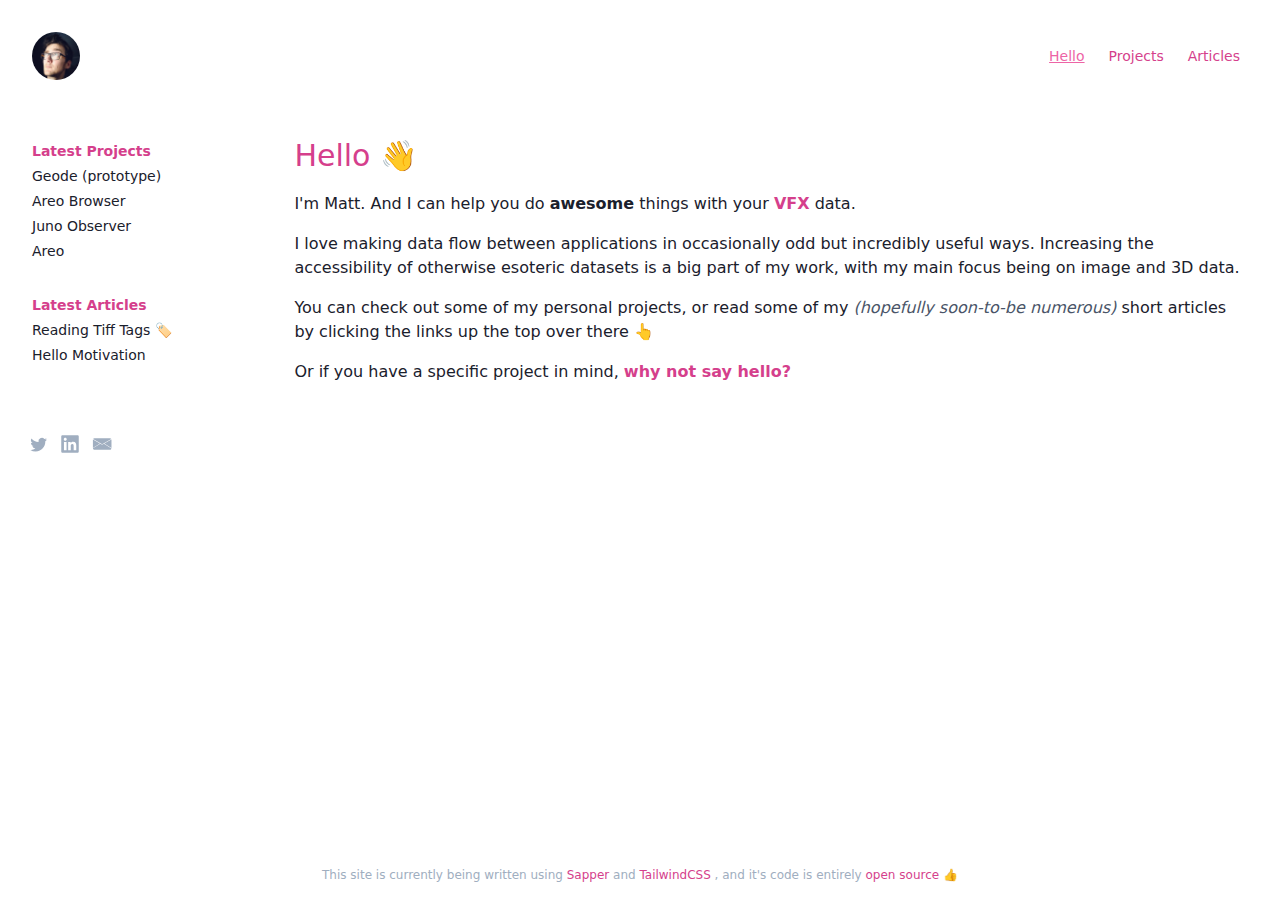
==== commit 2e409fce: "Add reading tiff tags article" ====
--- a/index.html
+++ b/index.html
@@ -1 +1 @@
-<!doctype html> <html lang=en> <head> <meta charset=utf-8> <meta content="width=device-width,initial-scale=1" name=viewport> <meta content=#333333 name=theme-color> <base href=/ > <link href=manifest.json rel=manifest crossorigin=use-credentials> <link href=favicon.png rel=icon type=image/png> <link href=index.css rel=stylesheet> <noscript id=sapper-head-start></noscript><title>Matt Brealey</title><meta content="The portfolio site of a freelance creative problem solver." name=description><meta content="space, react, reactjs, threejs, sapper, svelte, sveltejs, ios, swift, 3d, ar, vfx, design" name=keywords><meta content=website property=og:type><meta content=https://mattbrealey.com property=og:url><meta content="Matt Brealey" property=og:title><meta content="The portfolio site of a freelance creative problem solver." property=og:description><meta content=https://mattbrealey.com/profile.jpg property=og:image><meta content=summary_large_image property=twitter:card><meta content=https://mattbrealey.com property=twitter:url><meta content="Matt Brealey" property=twitter:title><meta content="The portfolio site of a freelance creative problem solver." property=twitter:description><meta content=https://mattbrealey.com/profile.jpg property=twitter:image><noscript id=sapper-head-end></noscript> </head> <body> <div id=sapper> <div class="flex flex-col container min-h-full mx-auto"><header class="lg:p-8 sm:flex sm:items-center sm:justify-between sm:p-4"><div class="flex items-center justify-between px-4 py-4 sm:p-0"><div class=""><a href=/ alt=Home><img alt="A picture of Matt Brealey's head" class="h-12 rounded-full" src=profile.jpg></a></div> <div class=sm:hidden><button class="text-black block focus:outline-none focus:text-gray-800 hover:text-gray-800 pr-2" id=menuButton type=button><svg class="fill-current h-8 text-black w-8" viewBox="0 0 100 70"><rect height=10 width=100></rect><rect height=10 width=100 y=30></rect><rect height=10 width=100 y=60></rect></svg></button></div></div> <div class="hidden pt-2 px-2 sm:flex sm:p-0"><a href=/ class="colorLink headerLink headerLinkActive">Hello</a> <a href=/projects class="colorLink headerLink false" id=projectsMenuItem>Projects</a> <a href=/articles class="colorLink headerLink false">Articles</a> <div class="headerLink h-16 sm:hidden"><div class="flex items-center h-full w-full"><a href=https://twitter.com/badgrenola class="flex items-center h-full justify-center sm:w-auto w-1/3" rel="noopener noreferrer" target=_blank><svg class="fill-current h-5 hover:text-pink-500 sm:text-gray-500 text-pink-500 w-5" viewBox="40 40 300 300"><path d=M153.62,301.59c94.34,0,145.94-78.16,145.94-145.94,0-2.22,0-4.43-.15-6.63A104.36,104.36,0,0,0,325,122.47a102.38,102.38,0,0,1-29.46,8.07,51.47,51.47,0,0,0,22.55-28.37,102.79,102.79,0,0,1-32.57,12.45,51.34,51.34,0,0,0-87.41,46.78A145.62,145.62,0,0,1,92.4,107.81a51.33,51.33,0,0,0,15.88,68.47A50.91,50.91,0,0,1,85,169.86c0,.21,0,.43,0,.65a51.31,51.31,0,0,0,41.15,50.28,51.21,51.21,0,0,1-23.16.88,51.35,51.35,0,0,0,47.92,35.62,102.92,102.92,0,0,1-63.7,22A104.41,104.41,0,0,1,75,278.55a145.21,145.21,0,0,0,78.62,23></path></svg></a> <a href=https://www.linkedin.com/in/mattbrealey/ class="flex items-center h-full justify-center sm:w-auto w-1/3 sm:pl-3" rel="noopener noreferrer" target=_blank><svg class="fill-current h-5 hover:text-pink-500 sm:text-gray-500 text-pink-500 w-5" viewBox="0 0 448 512"><path d="M416 32H31.9C14.3 32 0 46.5 0 64.3v383.4C0 465.5 14.3 480 31.9 480H416c17.6 0 32-14.5 32-32.3V64.3c0-17.8-14.4-32.3-32-32.3zM135.4 416H69V202.2h66.5V416zm-33.2-243c-21.3 0-38.5-17.3-38.5-38.5S80.9 96 102.2 96c21.2 0 38.5 17.3 38.5 38.5 0 21.3-17.2 38.5-38.5 38.5zm282.1 243h-66.4V312c0-24.8-.5-56.7-34.5-56.7-34.6 0-39.9 27-39.9 54.9V416h-66.4V202.2h63.7v29.2h.9c8.9-16.8 30.6-34.5 62.9-34.5 67.2 0 79.7 44.3 79.7 101.9V416z"></path></svg></a> <a href=mailto:hello@mattbrealey.com class="flex items-center h-full justify-center sm:w-auto w-1/3 sm:pl-3"><svg class="fill-current h-5 hover:text-pink-500 sm:text-gray-500 text-pink-500 w-5" viewBox="22 60 310 240"><g><path d="m186.26 181.27l135.27-76.964c-4.07-8.469-12.72-14.31-22.73-14.31h-237.6c-10.015 0-18.664 5.841-22.728 14.303l135.27 76.964c3.44 1.96 9.08 1.96 12.52 0.01z"></path><path d="m145.46 171.43l-108.81-61.91c-0.421 1.826-0.65 3.725-0.65 5.679v125.36l109.46-69.13z"></path><path d="m324 243.93v-128.73c0-1.954-0.229-3.853-0.65-5.679l-111.62 63.506 112.27 70.9z"></path><path d="m206.81 175.83l-20.55 11.692c-3.442 1.958-9.074 1.958-12.516 0l-23.354-13.288-114.33 72.21c0.843 13.15 11.773 23.56 25.14 23.56h237.6c12.292 0 22.522-8.802 24.746-20.445l-116.74-73.73z"></path></g></svg></a></div></div></div></header> <main class="flex-grow pb-6"><div class="flex font-normal lg:p-8 p-6 sm:text-base text-base text-gray-900"><sidebar class="hidden mr-6 sm:block text-sm w-1/5"><div class="flex flex-col"><h2 class="font-semibold text-pink-600 leading-none">Latest Projects</h2> <ul class=mt-2><li class=mb-1><a href=./projects/geode>Geode (prototype)</a> <li class=mb-1><a href=./projects/areo-browser>Areo Browser</a> <li class=mb-1><a href=./projects/juno-observer>Juno Observer</a> <li class=mb-1><a href=./projects/areo>Areo</a> </ul></div> <div class="flex flex-col mt-8"><h2 class="font-semibold text-pink-600 leading-none">Latest Articles</h2> <ul class=mt-2><li class=mb-1><a href=./articles/hello-motivation>Hello Motivation</a> </ul></div> <div class="-ml-1 mt-16"><div class="flex items-center h-full w-full"><a href=https://twitter.com/badgrenola class="flex items-center h-full justify-center sm:w-auto w-1/3" rel="noopener noreferrer" target=_blank><svg class="fill-current h-5 hover:text-pink-500 sm:text-gray-500 text-pink-500 w-5" viewBox="40 40 300 300"><path d=M153.62,301.59c94.34,0,145.94-78.16,145.94-145.94,0-2.22,0-4.43-.15-6.63A104.36,104.36,0,0,0,325,122.47a102.38,102.38,0,0,1-29.46,8.07,51.47,51.47,0,0,0,22.55-28.37,102.79,102.79,0,0,1-32.57,12.45,51.34,51.34,0,0,0-87.41,46.78A145.62,145.62,0,0,1,92.4,107.81a51.33,51.33,0,0,0,15.88,68.47A50.91,50.91,0,0,1,85,169.86c0,.21,0,.43,0,.65a51.31,51.31,0,0,0,41.15,50.28,51.21,51.21,0,0,1-23.16.88,51.35,51.35,0,0,0,47.92,35.62,102.92,102.92,0,0,1-63.7,22A104.41,104.41,0,0,1,75,278.55a145.21,145.21,0,0,0,78.62,23></path></svg></a> <a href=https://www.linkedin.com/in/mattbrealey/ class="flex items-center h-full justify-center sm:w-auto w-1/3 sm:pl-3" rel="noopener noreferrer" target=_blank><svg class="fill-current h-5 hover:text-pink-500 sm:text-gray-500 text-pink-500 w-5" viewBox="0 0 448 512"><path d="M416 32H31.9C14.3 32 0 46.5 0 64.3v383.4C0 465.5 14.3 480 31.9 480H416c17.6 0 32-14.5 32-32.3V64.3c0-17.8-14.4-32.3-32-32.3zM135.4 416H69V202.2h66.5V416zm-33.2-243c-21.3 0-38.5-17.3-38.5-38.5S80.9 96 102.2 96c21.2 0 38.5 17.3 38.5 38.5 0 21.3-17.2 38.5-38.5 38.5zm282.1 243h-66.4V312c0-24.8-.5-56.7-34.5-56.7-34.6 0-39.9 27-39.9 54.9V416h-66.4V202.2h63.7v29.2h.9c8.9-16.8 30.6-34.5 62.9-34.5 67.2 0 79.7 44.3 79.7 101.9V416z"></path></svg></a> <a href=mailto:hello@mattbrealey.com class="flex items-center h-full justify-center sm:w-auto w-1/3 sm:pl-3"><svg class="fill-current h-5 hover:text-pink-500 sm:text-gray-500 text-pink-500 w-5" viewBox="22 60 310 240"><g><path d="m186.26 181.27l135.27-76.964c-4.07-8.469-12.72-14.31-22.73-14.31h-237.6c-10.015 0-18.664 5.841-22.728 14.303l135.27 76.964c3.44 1.96 9.08 1.96 12.52 0.01z"></path><path d="m145.46 171.43l-108.81-61.91c-0.421 1.826-0.65 3.725-0.65 5.679v125.36l109.46-69.13z"></path><path d="m324 243.93v-128.73c0-1.954-0.229-3.853-0.65-5.679l-111.62 63.506 112.27 70.9z"></path><path d="m206.81 175.83l-20.55 11.692c-3.442 1.958-9.074 1.958-12.516 0l-23.354-13.288-114.33 72.21c0.843 13.15 11.773 23.56 25.14 23.56h237.6c12.292 0 22.522-8.802 24.746-20.445l-116.74-73.73z"></path></g></svg></a></div></div></sidebar> <div class="w-full font-light sm:w-4/5"> <div><h1 class="text-pink-600 font-thin mb-4 sm:leading-6 sm:mb-6 text-3xl"><span slot=title>Hello <span id=wavingHand style="display:inline-block;transform:rotate(0);transform-origin:centerpx centerpx;transition:transform .3s ease-in-out">👋</span></span></h1> <span slot=content><p class="sm:hidden pb-4">I'm Matt.</p> <p class=""><span class="hidden sm:inline-block">I'm Matt.</span> And I can help you do <span class=font-semibold>awesome</span> things with your <span class="font-semibold text-pink-600">VFX</span> data. </p> <p class=pt-4>I love making data flow between applications in occasionally odd but incredibly useful ways. Increasing the accessibility of otherwise esoteric datasets is a big part of my work, with my main focus being on image and 3D data. </p> <p class=pt-4>You can check out some of my personal projects, or read some of my <span class="italic text-gray-700">(hopefully soon-to-be numerous)</span> short articles by clicking the links <span class="hidden sm:inline-block">up the top over there </span> <span class=sm:hidden>in the dropdown menu up there</span> <span id=pointingHand style=display:inline-block;transform:rotate(0)>👆 </span></p> <p class=pt-4>Or if you have a specific project in mind, <a href=mailto:hello@mattbrealey.com class="colorLink font-semibold">why not say hello?</a></span></div></div></div></main> <footer class="p-4 text-center text-gray-500 text-xs"><p>This site is currently being written using <a href=https://sapper.svelte.dev/ class=colorLink rel="noopener noreferrer" target=_blank>Sapper</a> and <a href=https://tailwindcss.com/ class=colorLink rel="noopener noreferrer" target=_blank>TailwindCSS</a> , and it's code is entirely <a href=https://github.com/badgrenola/sapper-tailwind-blog class=colorLink rel="noopener noreferrer" target=_blank>open source</a> 👍</footer></div></div> <script>__SAPPER__={baseUrl:"",preloaded:[(function(a,b,c,d,e){return {articles:[{title:"Hello Motivation",slug:"hello-motivation",smallImage:"images\u002Farticles\u002Fhello-motivation\u002Fdesk.jpg",desc:"I have a terrible habit of never writing about the things I make. This site is my attempt to fix that...",date:"24th March 2020",timeToRead:b}],projects:[{id:0,slug:c,name:"Areo",smallImage:"images\u002Fareo\u002Fsplash_small.jpg",largeImage:"images\u002Fareo\u002Fsplash.jpg",shortDesc:d,keywords:"areo, space, hirise, mac, osx, swift, dtm, gis, terrain, digital terrain model, mars, planet, planetary data, data",links:[{title:"Download Beta 1 v2",url:"http:\u002F\u002Fbit.ly\u002Fareo1b2"}],desc:"\u003Cp class=\"mb-4\"\u003EAreo is a custom Mac app designed for opening, viewing and converting Digital Terrain Models in the \u003Cem\u003E.IMG\u003C\u002Fem\u003E format. \u003C\u002Fp\u003E\n\u003Cp class=\"mb-4\"\u003EThe released version (available above) was designed specifically to quickly open .IMG files generated from \u003Ca class=\"colorLink\" href=\"https:\u002F\u002Fwww.uahirise.org\u002Fdtm\u002F\" target=\"_blank\" rel=\"noopener noreferrer\"\u003EHiRISE\u003C\u002Fa\u003E imagery, \nand convert them into .OBJ files at a given proxy level (\u003Cem\u003E1\u002F2, 1\u002F4, 1\u002F8\u003C\u002Fem\u003E etc.).\nIt also includes the ability to generate 3D-printable versions of these models.\u003C\u002Fp\u003E\n\u003Cp class=\"mb-4\"\u003EIt was originally created as part of a month-long project I set myself, to see if I could both understand the data structure, and \ncreate a tool that not only opens the files quickly, but also converts them into a useful, more-accessible 3D format.\u003C\u002Fp\u003E\n\u003Cp class=\"mb-4\"\u003EI have been working on a newer version of this app which expands the amount of file formats, and implements a command-line version\nof the featureset. This new version currently forms part of my \u003Ca class=\"colorLink\" href=\".\u002Fprojects\u002Fareo-browser\"\u003EAreo Browser\u003C\u002Fa\u003E data pipeline, and I plan on\ndocumenting and releasing it here in the near future.\u003C\u002Fp\u003E\n",features:[{title:"Fast. Very Fast.",desc:"Thanks to Areo's crafty use of image proxying, it takes just 4 seconds to load and process a 1.15gb DTM.",image:"https:\u002F\u002Fthumbs.gfycat.com\u002FGlumIdealisticGallinule-small.gif"},{title:"OBJ Export",desc:"Areo can quickly export a UV'd OBJ file of the current model for use in other 3D applications.",image:"https:\u002F\u002Fthumbs.gfycat.com\u002FCluelessEasygoingIceblueredtopzebra-small.gif"},{title:"Generate 3D-Printable Models",desc:"In a few clicks, Areo allows you to generate fully 3D-printable models that can be easily uploaded to your 3D-printing service of choice.",image:"https:\u002F\u002Fthumbs.gfycat.com\u002FOddQuickAfricanbushviper-small.gif"}],todos:["Clean-up the code in v2 and release"],tagName:c},{id:1,slug:"juno-observer",name:"Juno Observer",smallImage:"images\u002Fjuno-observer\u002Fsplash_small.jpeg",largeImage:"images\u002Fjuno-observer\u002Fsplash_half.jpeg",shortDesc:"A web-app allowing you to explore Junocam imagery from NASA's Juno spacecraft, projected onto a 3D Jupiter.",keywords:"juno, space, nasa, jupiter, browser, react, reactjs, mobile, desktop, planet, planetary data, data, spacecraft, orbit, perijove, mission juno",links:[{title:a,url:"https:\u002F\u002Fjuno.observer"}],desc:"\u003Cp class=\"mb-4\"\u003EJunocam is an instrument onboard NASA&#39;s \u003Ca class=\"colorLink\" href=\"https:\u002F\u002Fwww.jpl.nasa.gov\u002Fmissions\u002Fjuno\u002F\" target=\"_blank\" rel=\"noopener noreferrer\"\u003EJuno spacecraft\u003C\u002Fa\u003E, which is currently orbiting Jupiter and sending back new imagery every month\nand a half as it reaches &#39;perijove&#39; - it&#39;s closest point to the planet. I&#39;ve written my own processing pipeline for this \u003Ca class=\"colorLink\" href=\"https:\u002F\u002Fwww.missionjuno.swri.edu\u002Fjunocam\u002Fprocessing\" target=\"_blank\" rel=\"noopener noreferrer\"\u003Eimage data\u003C\u002Fa\u003E\n(which I&#39;ll soon be re-writing, open-sourcing, and documenting here), and Juno Observer (a \u003Ca class=\"colorLink\" href=\"https:\u002F\u002Freactjs.org\u002F\" target=\"_blank\" rel=\"noopener noreferrer\"\u003EReact\u003C\u002Fa\u003E\u002F\u003Ca class=\"colorLink\" href=\"https:\u002F\u002Fthreejs.org\u002F\" target=\"_blank\" rel=\"noopener noreferrer\"\u003EThreeJS\u003C\u002Fa\u003E web-app) is my way of displaying the results.\u003C\u002Fp\u003E\n\u003Cp class=\"mb-4\"\u003EIt allows you to browse all of the available perijove data, projected onto a 3D representation of Jupiter, giving context to the imagery\nin a way that wasn&#39;t previously possible.\u003C\u002Fp\u003E\n\u003Cp class=\"mb-4\"\u003EThe live version of the app uses imagery from the original version of my processing pipeline, which has since vastly improved. I&#39;m also currently about\n75% of the way through a complete re-write of the app, which already contains a lot more features, thanks to the fact that is now uses\nthe same base structure as \u003Ca class=\"colorLink\" href=\".\u002Fprojects\u002Fareo-browser\"\u003EAreoBrowser\u003C\u002Fa\u003E.\u003C\u002Fp\u003E\n",features:[{title:"15 Perijoves of Data",desc:"The live version of Juno Observer allows you to browse all of the images from the first 15 perijoves of Junocam data.",image:"images\u002Fjuno-observer\u002Fperijoves.jpg"},{title:"Full Resolution",desc:"Images are projected at full resolution, meaning you can zoom ALL the way in to Jupiter's ludicrous storm features.",image:"images\u002Fjuno-observer\u002Fdetail.jpg"},{title:"Fixed Rotation Mode",desc:"Toggle on \u003Ci\u003EFixed Rotation\u003C\u002Fi\u003E to lock Jupiter's rotation in place, making it easier to view subtle differences between exposures.",image:"images\u002Fjuno-observer\u002FfixedRot.jpg"}],todos:["Finish the new pipeline","Finish the new version 🙂"],tagName:"junoobserver"},{id:b,slug:"areo-browser",name:"Areo Browser",smallImage:"images\u002Fareo-browser\u002Fsplash_small.jpeg",largeImage:"images\u002Fareo-browser\u002Fsplash_half.jpeg",shortDesc:"A web-app allowing you to explore nearly 2000 3D models of Mars, using data from HiRISE & HRSC.",keywords:"areo, areo-browser, areo browser, areobrowser, space, hirise, hrsc, browser, react, reactjs, mobile, desktop, dtm, gis, terrain, digital terrain model, mars, planet, planetary data, data",links:[{title:a,url:"https:\u002F\u002Fareobrowser.com"}],desc:"\u003Cp class=\"mb-4\"\u003EAreo Browser is a \u003Ca class=\"colorLink\" href=\"https:\u002F\u002Freactjs.org\u002F\" target=\"_blank\" rel=\"noopener noreferrer\"\u003EReact\u003C\u002Fa\u003E\u002F\u003Ca class=\"colorLink\" href=\"https:\u002F\u002Fthreejs.org\u002F\" target=\"_blank\" rel=\"noopener noreferrer\"\u003EThreeJS\u003C\u002Fa\u003E web-app that allows you to explore nearly 2000 Martian terrain models, in full 3D, directly in your browser and on mobile. \nIt currently uses data from both the \u003Ca class=\"colorLink\" href=\"https:\u002F\u002Fwww.uahirise.org\u002F\" target=\"_blank\" rel=\"noopener noreferrer\"\u003EHiRISE\u003C\u002Fa\u003E camera (on-board NASA&#39;s \u003Ca class=\"colorLink\" href=\"https:\u002F\u002Fmars.nasa.gov\u002Fmro\u002F\" target=\"_blank\" rel=\"noopener noreferrer\"\u003EMars Reconnaissance Orbiter\u003C\u002Fa\u003E), and the \u003Ca class=\"colorLink\" href=\"https:\u002F\u002Fwww.esa.int\u002FESA_Multimedia\u002FImages\u002F2004\u002F01\u002FThe_High_Resolution_Stereo_Camera_HRSC\" target=\"_blank\" rel=\"noopener noreferrer\"\u003EHRSC\u003C\u002Fa\u003E (on-board ESA&#39;s \u003Ca class=\"colorLink\" href=\"http:\u002F\u002Fwww.esa.int\u002FScience_Exploration\u002FSpace_Science\u002FMars_Express\" target=\"_blank\" rel=\"noopener noreferrer\"\u003EMars Express\u003C\u002Fa\u003E).\u003C\u002Fp\u003E\n\u003Cp class=\"mb-4\"\u003EWith options for mesh and image resolution, vertical exaggeration, and displaying a custom \u003Ca class=\"colorLink\" href=\"https:\u002F\u002Fjournals.plos.org\u002Fplosone\u002Farticle?id=10.1371\u002Fjournal.pone.0199239\" target=\"_blank\" rel=\"noopener noreferrer\"\u003ECividis\u003C\u002Fa\u003E gradient with contour mapping on the model,\nAreo Browser vastly increases the accessibility of the included data.\u003C\u002Fp\u003E\n\u003Cp class=\"mb-4\"\u003EThis new version of Areo Browser is able to process and view all types of Martian 3D data, so if you&#39;d like to talk about having your data included, \u003Ca class=\"colorLink\" href=\"mailto:hello@mattbrealey.com\"\u003Eplease just get in touch!\u003C\u002Fa\u003E\u003C\u002Fp\u003E\n\u003Cp class=\"mb-4\"\u003EEach available model consists of two parts - the mesh, and the associated image data.\u003C\u002Fp\u003E\n\u003Cp class=\"mb-4\"\u003EThe mesh is generated on-the-fly in the browser, using \u003Ca class=\"colorLink\" href=\"https:\u002F\u002Fdeveloper.mozilla.org\u002Fen-US\u002Fdocs\u002FWeb\u002FAPI\u002FWeb_Workers_API\u002FUsing_web_workers\" target=\"_blank\" rel=\"noopener noreferrer\"\u003EWeb Workers\u003C\u002Fa\u003E to convert a custom-encoded RGB image into the required height data.\nThis custom image format is an order-of-magnitude smaller than the original source file, but maintains a high-level of accuracy, and allows different resolutions to be quickly generated as needed.\nIt is created using an upcoming new version of my Mac-based conversion tool, \u003Ca class=\"colorLink\" href=\".\u002Fprojects\u002Fareo\"\u003EAreo\u003C\u002Fa\u003E.\u003C\u002Fp\u003E\n\u003Cp class=\"mb-4\"\u003ETwo images are then applied to the model. The first is a colour image, created by combining all available RGB image data from the source files, and displayed at the desired resolution.\nThe second is a \u003Cem\u003Enormal\u003C\u002Fem\u003E map, which is a way of adding extra perceived detail to the model, without needing to increase the poly-count, again helping to ensure that the files can be viewed on older devices.\u003C\u002Fp\u003E\n",features:[{title:"Browse & Search Nearly 2000 Models",desc:"Filtering and sorting options make it SUPER easy to find the DTM you're looking for.",image:"images\u002Fareo-browser\u002FfileCount.jpg"},{title:"Multi-resolution Meshes & Imagery",desc:"Easily switch between 4 quality levels for meshes & their associated images, only downloading data when needed.",image:"images\u002Fareo-browser\u002Fresolution.jpg"},{title:"Works on both Desktop & Mobile",desc:"With a UI designed for phones, tablets and desktops, you can view slices of Mars on any of your devices.",image:"images\u002Fareo-browser\u002Fmobile.jpg"},{title:"Normal Maps to Provide Extra Detail",desc:"These generated images massively increase the perceived details on the loaded mesh, without requiring a more powerful machine.",image:"images\u002Fareo-browser\u002Fnormal.jpg"},{title:"Vertical Exaggeration Options",desc:"Increase the vertical scale of the loaded mesh up to 5x, to make even the flattest terrain easier to understand.",image:"images\u002Fareo-browser\u002Fve.gif"},{title:"Altimetry Mode",desc:"Apply an easy-to-read elevation gradiant to the model, with overlaid contour lines at custom intervals ranging from 5m to 5km.",image:"images\u002Fareo-browser\u002Falt.gif"}],todos:["Model downloads","3D-printable model generation and downloads","Ability to save an image of the current view, with a transparent background","Ability to share a link to the current model with the current camera angle","Realistic lighting based upon location and a given time, using a full sun\u002Fsky model","WASD navigation","Basic fly-over\u002Fanimation support","Ability to search by a range of values (e.g. elevation in the range 100-200m)","Apply for a DOI so the site can be easily referenced"],tagName:"areobrowser"},{id:3,slug:e,name:"Geode (prototype)",smallImage:"images\u002Fgeode\u002Fsplash_small.jpg",largeImage:"images\u002Fgeode\u002Fsplash_half.jpg",shortDesc:d,keywords:"tiff, geotiff, dtm, gis, mapping, terrain, digital terrain model, planetary data, data",links:[{title:a,url:"https:\u002F\u002Fmattbrealey.com\u002Fgeode"}],desc:"\u003Cp class=\"mb-4\"\u003EGeode is a webapp prototype hat allows you to quickly and easily query the metadata stored inside any GeoTiff file simply by dragging the file into your browser.\u003C\u002Fp\u003E\n\u003Cp class=\"mb-4\"\u003EAs part of my \u003Ca class=\"colorLink\" href=\".\u002Fprojects\u002Fareo-browser\"\u003EAreoBrowser\u003C\u002Fa\u003E pipeline work, I needed to figure out the structure of the GeoTiff format. In the spirit of trying to create smaller projects,\nshare more code, and write a few \u003Cem\u003Ehopefully\u003C\u002Fem\u003E useful but no-doubt incredibly niche tools, I decided to spend a few hours over a few days to see if I could get\nTiff header reading working in-browser, using \u003Ca class=\"colorLink\" href=\"https:\u002F\u002Fsvelte.dev\u002F\" target=\"_blank\" rel=\"noopener noreferrer\"\u003ESvelte\u003C\u002Fa\u003E and \u003Ca class=\"colorLink\" href=\"https:\u002F\u002Fmedium.com\u002Fsamsung-internet-dev\u002Fweb-workers-in-the-real-world-d61387958a40\" target=\"_blank\" rel=\"noopener noreferrer\"\u003EWeb Workers\u003C\u002Fa\u003E.\nGeode is the result. \u003C\u002Fp\u003E\n\u003Cp class=\"mb-4\"\u003ERight now this prototype just gathers all of the included metadata info behind the scenes, and displays some (somewhat arbitrary) image information on completion. \nThe next step is to display that information in a useful way, with an image preview \u003Cem\u003Eand potentially\u003C\u002Fem\u003E a 3D preview as well!\u003C\u002Fp\u003E\n\u003Cp class=\"mb-4\"\u003EIf you have any feature requests, just let me know \u003Ca class=\"colorLink\" href=\"https:\u002F\u002Ftwitter.com\u002Fbadgrenola\" target=\"_blank\" rel=\"noopener noreferrer\"\u003Eover on Twitter\u003C\u002Fa\u003E.\u003C\u002Fp\u003E\n",features:[],todos:["Finalise a UI design","Implement the UI","Experiment with image previews at different resolutions","Experiment with a 3D preview"],tagName:e}]}}("Website",2,"areo","A Mac app designed for opening, viewing and converting Digital Terrain Models.","geode")),{}],session:(function(a,b,c,d){return {projects:{areo:{id:0,slug:b,name:"Areo",smallImage:"images\u002Fareo\u002Fsplash_small.jpg",largeImage:"images\u002Fareo\u002Fsplash.jpg",shortDesc:c,keywords:"areo, space, hirise, mac, osx, swift, dtm, gis, terrain, digital terrain model, mars, planet, planetary data, data",links:[{title:"Download Beta 1 v2",url:"http:\u002F\u002Fbit.ly\u002Fareo1b2"}],desc:"\u003Cp class=\"mb-4\"\u003EAreo is a custom Mac app designed for opening, viewing and converting Digital Terrain Models in the \u003Cem\u003E.IMG\u003C\u002Fem\u003E format. \u003C\u002Fp\u003E\n\u003Cp class=\"mb-4\"\u003EThe released version (available above) was designed specifically to quickly open .IMG files generated from \u003Ca class=\"colorLink\" href=\"https:\u002F\u002Fwww.uahirise.org\u002Fdtm\u002F\" target=\"_blank\" rel=\"noopener noreferrer\"\u003EHiRISE\u003C\u002Fa\u003E imagery, \nand convert them into .OBJ files at a given proxy level (\u003Cem\u003E1\u002F2, 1\u002F4, 1\u002F8\u003C\u002Fem\u003E etc.).\nIt also includes the ability to generate 3D-printable versions of these models.\u003C\u002Fp\u003E\n\u003Cp class=\"mb-4\"\u003EIt was originally created as part of a month-long project I set myself, to see if I could both understand the data structure, and \ncreate a tool that not only opens the files quickly, but also converts them into a useful, more-accessible 3D format.\u003C\u002Fp\u003E\n\u003Cp class=\"mb-4\"\u003EI have been working on a newer version of this app which expands the amount of file formats, and implements a command-line version\nof the featureset. This new version currently forms part of my \u003Ca class=\"colorLink\" href=\".\u002Fprojects\u002Fareo-browser\"\u003EAreo Browser\u003C\u002Fa\u003E data pipeline, and I plan on\ndocumenting and releasing it here in the near future.\u003C\u002Fp\u003E\n",features:[{title:"Fast. Very Fast.",desc:"Thanks to Areo's crafty use of image proxying, it takes just 4 seconds to load and process a 1.15gb DTM.",image:"https:\u002F\u002Fthumbs.gfycat.com\u002FGlumIdealisticGallinule-small.gif"},{title:"OBJ Export",desc:"Areo can quickly export a UV'd OBJ file of the current model for use in other 3D applications.",image:"https:\u002F\u002Fthumbs.gfycat.com\u002FCluelessEasygoingIceblueredtopzebra-small.gif"},{title:"Generate 3D-Printable Models",desc:"In a few clicks, Areo allows you to generate fully 3D-printable models that can be easily uploaded to your 3D-printing service of choice.",image:"https:\u002F\u002Fthumbs.gfycat.com\u002FOddQuickAfricanbushviper-small.gif"}],todos:["Clean-up the code in v2 and release"],tagName:b},"areo-browser":{id:2,slug:"areo-browser",name:"Areo Browser",smallImage:"images\u002Fareo-browser\u002Fsplash_small.jpeg",largeImage:"images\u002Fareo-browser\u002Fsplash_half.jpeg",shortDesc:"A web-app allowing you to explore nearly 2000 3D models of Mars, using data from HiRISE & HRSC.",keywords:"areo, areo-browser, areo browser, areobrowser, space, hirise, hrsc, browser, react, reactjs, mobile, desktop, dtm, gis, terrain, digital terrain model, mars, planet, planetary data, data",links:[{title:a,url:"https:\u002F\u002Fareobrowser.com"}],desc:"\u003Cp class=\"mb-4\"\u003EAreo Browser is a \u003Ca class=\"colorLink\" href=\"https:\u002F\u002Freactjs.org\u002F\" target=\"_blank\" rel=\"noopener noreferrer\"\u003EReact\u003C\u002Fa\u003E\u002F\u003Ca class=\"colorLink\" href=\"https:\u002F\u002Fthreejs.org\u002F\" target=\"_blank\" rel=\"noopener noreferrer\"\u003EThreeJS\u003C\u002Fa\u003E web-app that allows you to explore nearly 2000 Martian terrain models, in full 3D, directly in your browser and on mobile. \nIt currently uses data from both the \u003Ca class=\"colorLink\" href=\"https:\u002F\u002Fwww.uahirise.org\u002F\" target=\"_blank\" rel=\"noopener noreferrer\"\u003EHiRISE\u003C\u002Fa\u003E camera (on-board NASA&#39;s \u003Ca class=\"colorLink\" href=\"https:\u002F\u002Fmars.nasa.gov\u002Fmro\u002F\" target=\"_blank\" rel=\"noopener noreferrer\"\u003EMars Reconnaissance Orbiter\u003C\u002Fa\u003E), and the \u003Ca class=\"colorLink\" href=\"https:\u002F\u002Fwww.esa.int\u002FESA_Multimedia\u002FImages\u002F2004\u002F01\u002FThe_High_Resolution_Stereo_Camera_HRSC\" target=\"_blank\" rel=\"noopener noreferrer\"\u003EHRSC\u003C\u002Fa\u003E (on-board ESA&#39;s \u003Ca class=\"colorLink\" href=\"http:\u002F\u002Fwww.esa.int\u002FScience_Exploration\u002FSpace_Science\u002FMars_Express\" target=\"_blank\" rel=\"noopener noreferrer\"\u003EMars Express\u003C\u002Fa\u003E).\u003C\u002Fp\u003E\n\u003Cp class=\"mb-4\"\u003EWith options for mesh and image resolution, vertical exaggeration, and displaying a custom \u003Ca class=\"colorLink\" href=\"https:\u002F\u002Fjournals.plos.org\u002Fplosone\u002Farticle?id=10.1371\u002Fjournal.pone.0199239\" target=\"_blank\" rel=\"noopener noreferrer\"\u003ECividis\u003C\u002Fa\u003E gradient with contour mapping on the model,\nAreo Browser vastly increases the accessibility of the included data.\u003C\u002Fp\u003E\n\u003Cp class=\"mb-4\"\u003EThis new version of Areo Browser is able to process and view all types of Martian 3D data, so if you&#39;d like to talk about having your data included, \u003Ca class=\"colorLink\" href=\"mailto:hello@mattbrealey.com\"\u003Eplease just get in touch!\u003C\u002Fa\u003E\u003C\u002Fp\u003E\n\u003Cp class=\"mb-4\"\u003EEach available model consists of two parts - the mesh, and the associated image data.\u003C\u002Fp\u003E\n\u003Cp class=\"mb-4\"\u003EThe mesh is generated on-the-fly in the browser, using \u003Ca class=\"colorLink\" href=\"https:\u002F\u002Fdeveloper.mozilla.org\u002Fen-US\u002Fdocs\u002FWeb\u002FAPI\u002FWeb_Workers_API\u002FUsing_web_workers\" target=\"_blank\" rel=\"noopener noreferrer\"\u003EWeb Workers\u003C\u002Fa\u003E to convert a custom-encoded RGB image into the required height data.\nThis custom image format is an order-of-magnitude smaller than the original source file, but maintains a high-level of accuracy, and allows different resolutions to be quickly generated as needed.\nIt is created using an upcoming new version of my Mac-based conversion tool, \u003Ca class=\"colorLink\" href=\".\u002Fprojects\u002Fareo\"\u003EAreo\u003C\u002Fa\u003E.\u003C\u002Fp\u003E\n\u003Cp class=\"mb-4\"\u003ETwo images are then applied to the model. The first is a colour image, created by combining all available RGB image data from the source files, and displayed at the desired resolution.\nThe second is a \u003Cem\u003Enormal\u003C\u002Fem\u003E map, which is a way of adding extra perceived detail to the model, without needing to increase the poly-count, again helping to ensure that the files can be viewed on older devices.\u003C\u002Fp\u003E\n",features:[{title:"Browse & Search Nearly 2000 Models",desc:"Filtering and sorting options make it SUPER easy to find the DTM you're looking for.",image:"images\u002Fareo-browser\u002FfileCount.jpg"},{title:"Multi-resolution Meshes & Imagery",desc:"Easily switch between 4 quality levels for meshes & their associated images, only downloading data when needed.",image:"images\u002Fareo-browser\u002Fresolution.jpg"},{title:"Works on both Desktop & Mobile",desc:"With a UI designed for phones, tablets and desktops, you can view slices of Mars on any of your devices.",image:"images\u002Fareo-browser\u002Fmobile.jpg"},{title:"Normal Maps to Provide Extra Detail",desc:"These generated images massively increase the perceived details on the loaded mesh, without requiring a more powerful machine.",image:"images\u002Fareo-browser\u002Fnormal.jpg"},{title:"Vertical Exaggeration Options",desc:"Increase the vertical scale of the loaded mesh up to 5x, to make even the flattest terrain easier to understand.",image:"images\u002Fareo-browser\u002Fve.gif"},{title:"Altimetry Mode",desc:"Apply an easy-to-read elevation gradiant to the model, with overlaid contour lines at custom intervals ranging from 5m to 5km.",image:"images\u002Fareo-browser\u002Falt.gif"}],todos:["Model downloads","3D-printable model generation and downloads","Ability to save an image of the current view, with a transparent background","Ability to share a link to the current model with the current camera angle","Realistic lighting based upon location and a given time, using a full sun\u002Fsky model","WASD navigation","Basic fly-over\u002Fanimation support","Ability to search by a range of values (e.g. elevation in the range 100-200m)","Apply for a DOI so the site can be easily referenced"],tagName:"areobrowser"},"juno-observer":{id:1,slug:"juno-observer",name:"Juno Observer",smallImage:"images\u002Fjuno-observer\u002Fsplash_small.jpeg",largeImage:"images\u002Fjuno-observer\u002Fsplash_half.jpeg",shortDesc:"A web-app allowing you to explore Junocam imagery from NASA's Juno spacecraft, projected onto a 3D Jupiter.",keywords:"juno, space, nasa, jupiter, browser, react, reactjs, mobile, desktop, planet, planetary data, data, spacecraft, orbit, perijove, mission juno",links:[{title:a,url:"https:\u002F\u002Fjuno.observer"}],desc:"\u003Cp class=\"mb-4\"\u003EJunocam is an instrument onboard NASA&#39;s \u003Ca class=\"colorLink\" href=\"https:\u002F\u002Fwww.jpl.nasa.gov\u002Fmissions\u002Fjuno\u002F\" target=\"_blank\" rel=\"noopener noreferrer\"\u003EJuno spacecraft\u003C\u002Fa\u003E, which is currently orbiting Jupiter and sending back new imagery every month\nand a half as it reaches &#39;perijove&#39; - it&#39;s closest point to the planet. I&#39;ve written my own processing pipeline for this \u003Ca class=\"colorLink\" href=\"https:\u002F\u002Fwww.missionjuno.swri.edu\u002Fjunocam\u002Fprocessing\" target=\"_blank\" rel=\"noopener noreferrer\"\u003Eimage data\u003C\u002Fa\u003E\n(which I&#39;ll soon be re-writing, open-sourcing, and documenting here), and Juno Observer (a \u003Ca class=\"colorLink\" href=\"https:\u002F\u002Freactjs.org\u002F\" target=\"_blank\" rel=\"noopener noreferrer\"\u003EReact\u003C\u002Fa\u003E\u002F\u003Ca class=\"colorLink\" href=\"https:\u002F\u002Fthreejs.org\u002F\" target=\"_blank\" rel=\"noopener noreferrer\"\u003EThreeJS\u003C\u002Fa\u003E web-app) is my way of displaying the results.\u003C\u002Fp\u003E\n\u003Cp class=\"mb-4\"\u003EIt allows you to browse all of the available perijove data, projected onto a 3D representation of Jupiter, giving context to the imagery\nin a way that wasn&#39;t previously possible.\u003C\u002Fp\u003E\n\u003Cp class=\"mb-4\"\u003EThe live version of the app uses imagery from the original version of my processing pipeline, which has since vastly improved. I&#39;m also currently about\n75% of the way through a complete re-write of the app, which already contains a lot more features, thanks to the fact that is now uses\nthe same base structure as \u003Ca class=\"colorLink\" href=\".\u002Fprojects\u002Fareo-browser\"\u003EAreoBrowser\u003C\u002Fa\u003E.\u003C\u002Fp\u003E\n",features:[{title:"15 Perijoves of Data",desc:"The live version of Juno Observer allows you to browse all of the images from the first 15 perijoves of Junocam data.",image:"images\u002Fjuno-observer\u002Fperijoves.jpg"},{title:"Full Resolution",desc:"Images are projected at full resolution, meaning you can zoom ALL the way in to Jupiter's ludicrous storm features.",image:"images\u002Fjuno-observer\u002Fdetail.jpg"},{title:"Fixed Rotation Mode",desc:"Toggle on \u003Ci\u003EFixed Rotation\u003C\u002Fi\u003E to lock Jupiter's rotation in place, making it easier to view subtle differences between exposures.",image:"images\u002Fjuno-observer\u002FfixedRot.jpg"}],todos:["Finish the new pipeline","Finish the new version 🙂"],tagName:"junoobserver"},geode:{id:3,slug:d,name:"Geode (prototype)",smallImage:"images\u002Fgeode\u002Fsplash_small.jpg",largeImage:"images\u002Fgeode\u002Fsplash_half.jpg",shortDesc:c,keywords:"tiff, geotiff, dtm, gis, mapping, terrain, digital terrain model, planetary data, data",links:[{title:a,url:"https:\u002F\u002Fmattbrealey.com\u002Fgeode"}],desc:"\u003Cp class=\"mb-4\"\u003EGeode is a webapp prototype hat allows you to quickly and easily query the metadata stored inside any GeoTiff file simply by dragging the file into your browser.\u003C\u002Fp\u003E\n\u003Cp class=\"mb-4\"\u003EAs part of my \u003Ca class=\"colorLink\" href=\".\u002Fprojects\u002Fareo-browser\"\u003EAreoBrowser\u003C\u002Fa\u003E pipeline work, I needed to figure out the structure of the GeoTiff format. In the spirit of trying to create smaller projects,\nshare more code, and write a few \u003Cem\u003Ehopefully\u003C\u002Fem\u003E useful but no-doubt incredibly niche tools, I decided to spend a few hours over a few days to see if I could get\nTiff header reading working in-browser, using \u003Ca class=\"colorLink\" href=\"https:\u002F\u002Fsvelte.dev\u002F\" target=\"_blank\" rel=\"noopener noreferrer\"\u003ESvelte\u003C\u002Fa\u003E and \u003Ca class=\"colorLink\" href=\"https:\u002F\u002Fmedium.com\u002Fsamsung-internet-dev\u002Fweb-workers-in-the-real-world-d61387958a40\" target=\"_blank\" rel=\"noopener noreferrer\"\u003EWeb Workers\u003C\u002Fa\u003E.\nGeode is the result. \u003C\u002Fp\u003E\n\u003Cp class=\"mb-4\"\u003ERight now this prototype just gathers all of the included metadata info behind the scenes, and displays some (somewhat arbitrary) image information on completion. \nThe next step is to display that information in a useful way, with an image preview \u003Cem\u003Eand potentially\u003C\u002Fem\u003E a 3D preview as well!\u003C\u002Fp\u003E\n\u003Cp class=\"mb-4\"\u003EIf you have any feature requests, just let me know \u003Ca class=\"colorLink\" href=\"https:\u002F\u002Ftwitter.com\u002Fbadgrenola\" target=\"_blank\" rel=\"noopener noreferrer\"\u003Eover on Twitter\u003C\u002Fa\u003E.\u003C\u002Fp\u003E\n",features:[],todos:["Finalise a UI design","Implement the UI","Experiment with image previews at different resolutions","Experiment with a 3D preview"],tagName:d}}}}("Website","areo","A Mac app designed for opening, viewing and converting Digital Terrain Models.","geode"))};if('serviceWorker' in navigator)navigator.serviceWorker.register('/service-worker.js');var s=document.createElement("script");try{new Function("if(0)import('')")();s.src="/client/client.ad9df33a.js";s.type="module";s.crossOrigin="use-credentials";}catch(e){s.src="/client/shimport@1.0.1.js";s.setAttribute("data-main","/client/client.ad9df33a.js")}document.head.appendChild(s)</script> +<!doctype html> <html lang=en> <head> <meta charset=utf-8> <meta content="width=device-width,initial-scale=1" name=viewport> <meta content=#333333 name=theme-color> <base href=/ > <link href=manifest.json rel=manifest crossorigin=use-credentials> <link href=favicon.png rel=icon type=image/png> <link href=index.css rel=stylesheet> <noscript id=sapper-head-start></noscript><title>Matt Brealey</title><meta content="The portfolio site of a freelance creative problem solver." name=description><meta content="space, react, reactjs, threejs, sapper, svelte, sveltejs, ios, swift, 3d, ar, vfx, design" name=keywords><meta content=website property=og:type><meta content=https://mattbrealey.com property=og:url><meta content="Matt Brealey" property=og:title><meta content="The portfolio site of a freelance creative problem solver." property=og:description><meta content=https://mattbrealey.com/profile.jpg property=og:image><meta content=summary_large_image property=twitter:card><meta content=https://mattbrealey.com property=twitter:url><meta content="Matt Brealey" property=twitter:title><meta content="The portfolio site of a freelance creative problem solver." property=twitter:description><meta content=https://mattbrealey.com/profile.jpg property=twitter:image><noscript id=sapper-head-end></noscript> </head> <body> <div id=sapper> <div class="flex flex-col container min-h-full mx-auto"><header class="lg:p-8 sm:flex sm:items-center sm:justify-between sm:p-4"><div class="flex items-center justify-between px-4 py-4 sm:p-0"><div class=""><a href=/ alt=Home><img alt="A picture of Matt Brealey's head" class="h-12 rounded-full" src=profile.jpg></a></div> <div class=sm:hidden><button class="text-black block focus:outline-none focus:text-gray-800 hover:text-gray-800 pr-2" id=menuButton type=button><svg class="fill-current h-8 text-black w-8" viewBox="0 0 100 70"><rect height=10 width=100></rect><rect height=10 width=100 y=30></rect><rect height=10 width=100 y=60></rect></svg></button></div></div> <div class="hidden pt-2 px-2 sm:flex sm:p-0"><a href=/ class="colorLink headerLink headerLinkActive">Hello</a> <a href=/projects class="colorLink headerLink false" id=projectsMenuItem>Projects</a> <a href=/articles class="colorLink headerLink false">Articles</a> <div class="headerLink h-16 sm:hidden"><div class="flex items-center h-full w-full"><a href=https://twitter.com/badgrenola class="flex items-center h-full justify-center sm:w-auto w-1/3" rel="noopener noreferrer" target=_blank><svg class="fill-current h-5 hover:text-pink-500 sm:text-gray-500 text-pink-500 w-5" viewBox="40 40 300 300"><path d=M153.62,301.59c94.34,0,145.94-78.16,145.94-145.94,0-2.22,0-4.43-.15-6.63A104.36,104.36,0,0,0,325,122.47a102.38,102.38,0,0,1-29.46,8.07,51.47,51.47,0,0,0,22.55-28.37,102.79,102.79,0,0,1-32.57,12.45,51.34,51.34,0,0,0-87.41,46.78A145.62,145.62,0,0,1,92.4,107.81a51.33,51.33,0,0,0,15.88,68.47A50.91,50.91,0,0,1,85,169.86c0,.21,0,.43,0,.65a51.31,51.31,0,0,0,41.15,50.28,51.21,51.21,0,0,1-23.16.88,51.35,51.35,0,0,0,47.92,35.62,102.92,102.92,0,0,1-63.7,22A104.41,104.41,0,0,1,75,278.55a145.21,145.21,0,0,0,78.62,23></path></svg></a> <a href=https://www.linkedin.com/in/mattbrealey/ class="flex items-center h-full justify-center sm:w-auto w-1/3 sm:pl-3" rel="noopener noreferrer" target=_blank><svg class="fill-current h-5 hover:text-pink-500 sm:text-gray-500 text-pink-500 w-5" viewBox="0 0 448 512"><path d="M416 32H31.9C14.3 32 0 46.5 0 64.3v383.4C0 465.5 14.3 480 31.9 480H416c17.6 0 32-14.5 32-32.3V64.3c0-17.8-14.4-32.3-32-32.3zM135.4 416H69V202.2h66.5V416zm-33.2-243c-21.3 0-38.5-17.3-38.5-38.5S80.9 96 102.2 96c21.2 0 38.5 17.3 38.5 38.5 0 21.3-17.2 38.5-38.5 38.5zm282.1 243h-66.4V312c0-24.8-.5-56.7-34.5-56.7-34.6 0-39.9 27-39.9 54.9V416h-66.4V202.2h63.7v29.2h.9c8.9-16.8 30.6-34.5 62.9-34.5 67.2 0 79.7 44.3 79.7 101.9V416z"></path></svg></a> <a href=mailto:hello@mattbrealey.com class="flex items-center h-full justify-center sm:w-auto w-1/3 sm:pl-3"><svg class="fill-current h-5 hover:text-pink-500 sm:text-gray-500 text-pink-500 w-5" viewBox="22 60 310 240"><g><path d="m186.26 181.27l135.27-76.964c-4.07-8.469-12.72-14.31-22.73-14.31h-237.6c-10.015 0-18.664 5.841-22.728 14.303l135.27 76.964c3.44 1.96 9.08 1.96 12.52 0.01z"></path><path d="m145.46 171.43l-108.81-61.91c-0.421 1.826-0.65 3.725-0.65 5.679v125.36l109.46-69.13z"></path><path d="m324 243.93v-128.73c0-1.954-0.229-3.853-0.65-5.679l-111.62 63.506 112.27 70.9z"></path><path d="m206.81 175.83l-20.55 11.692c-3.442 1.958-9.074 1.958-12.516 0l-23.354-13.288-114.33 72.21c0.843 13.15 11.773 23.56 25.14 23.56h237.6c12.292 0 22.522-8.802 24.746-20.445l-116.74-73.73z"></path></g></svg></a></div></div></div></header> <main class="flex-grow pb-6"><div class="flex font-normal lg:p-8 p-6 sm:text-base text-base text-gray-900"><sidebar class="hidden mr-6 sm:block text-sm w-1/5"><div class="flex flex-col"><h2 class="font-semibold text-pink-600 leading-none">Latest Projects</h2> <ul class=mt-2><li class=mb-1><a href=./projects/geode>Geode (prototype)</a> <li class=mb-1><a href=./projects/areo-browser>Areo Browser</a> <li class=mb-1><a href=./projects/juno-observer>Juno Observer</a> <li class=mb-1><a href=./projects/areo>Areo</a> </ul></div> <div class="flex flex-col mt-8"><h2 class="font-semibold text-pink-600 leading-none">Latest Articles</h2> <ul class=mt-2><li class=mb-1><a href=./articles/reading-tiff-tags>Reading Tiff Tags 🏷</a> <li class=mb-1><a href=./articles/hello-motivation>Hello Motivation</a> </ul></div> <div class="-ml-1 mt-16"><div class="flex items-center h-full w-full"><a href=https://twitter.com/badgrenola class="flex items-center h-full justify-center sm:w-auto w-1/3" rel="noopener noreferrer" target=_blank><svg class="fill-current h-5 hover:text-pink-500 sm:text-gray-500 text-pink-500 w-5" viewBox="40 40 300 300"><path d=M153.62,301.59c94.34,0,145.94-78.16,145.94-145.94,0-2.22,0-4.43-.15-6.63A104.36,104.36,0,0,0,325,122.47a102.38,102.38,0,0,1-29.46,8.07,51.47,51.47,0,0,0,22.55-28.37,102.79,102.79,0,0,1-32.57,12.45,51.34,51.34,0,0,0-87.41,46.78A145.62,145.62,0,0,1,92.4,107.81a51.33,51.33,0,0,0,15.88,68.47A50.91,50.91,0,0,1,85,169.86c0,.21,0,.43,0,.65a51.31,51.31,0,0,0,41.15,50.28,51.21,51.21,0,0,1-23.16.88,51.35,51.35,0,0,0,47.92,35.62,102.92,102.92,0,0,1-63.7,22A104.41,104.41,0,0,1,75,278.55a145.21,145.21,0,0,0,78.62,23></path></svg></a> <a href=https://www.linkedin.com/in/mattbrealey/ class="flex items-center h-full justify-center sm:w-auto w-1/3 sm:pl-3" rel="noopener noreferrer" target=_blank><svg class="fill-current h-5 hover:text-pink-500 sm:text-gray-500 text-pink-500 w-5" viewBox="0 0 448 512"><path d="M416 32H31.9C14.3 32 0 46.5 0 64.3v383.4C0 465.5 14.3 480 31.9 480H416c17.6 0 32-14.5 32-32.3V64.3c0-17.8-14.4-32.3-32-32.3zM135.4 416H69V202.2h66.5V416zm-33.2-243c-21.3 0-38.5-17.3-38.5-38.5S80.9 96 102.2 96c21.2 0 38.5 17.3 38.5 38.5 0 21.3-17.2 38.5-38.5 38.5zm282.1 243h-66.4V312c0-24.8-.5-56.7-34.5-56.7-34.6 0-39.9 27-39.9 54.9V416h-66.4V202.2h63.7v29.2h.9c8.9-16.8 30.6-34.5 62.9-34.5 67.2 0 79.7 44.3 79.7 101.9V416z"></path></svg></a> <a href=mailto:hello@mattbrealey.com class="flex items-center h-full justify-center sm:w-auto w-1/3 sm:pl-3"><svg class="fill-current h-5 hover:text-pink-500 sm:text-gray-500 text-pink-500 w-5" viewBox="22 60 310 240"><g><path d="m186.26 181.27l135.27-76.964c-4.07-8.469-12.72-14.31-22.73-14.31h-237.6c-10.015 0-18.664 5.841-22.728 14.303l135.27 76.964c3.44 1.96 9.08 1.96 12.52 0.01z"></path><path d="m145.46 171.43l-108.81-61.91c-0.421 1.826-0.65 3.725-0.65 5.679v125.36l109.46-69.13z"></path><path d="m324 243.93v-128.73c0-1.954-0.229-3.853-0.65-5.679l-111.62 63.506 112.27 70.9z"></path><path d="m206.81 175.83l-20.55 11.692c-3.442 1.958-9.074 1.958-12.516 0l-23.354-13.288-114.33 72.21c0.843 13.15 11.773 23.56 25.14 23.56h237.6c12.292 0 22.522-8.802 24.746-20.445l-116.74-73.73z"></path></g></svg></a></div></div></sidebar> <div class="w-full font-light sm:w-4/5"> <div><h1 class="text-pink-600 font-thin mb-4 sm:leading-6 sm:mb-6 text-3xl"><span slot=title>Hello <span id=wavingHand style="display:inline-block;transform:rotate(0);transform-origin:centerpx centerpx;transition:transform .3s ease-in-out">👋</span></span></h1> <span slot=content><p class="sm:hidden pb-4">I'm Matt.</p> <p class=""><span class="hidden sm:inline-block">I'm Matt.</span> And I can help you do <span class=font-semibold>awesome</span> things with your <span class="font-semibold text-pink-600">VFX</span> data. </p> <p class=pt-4>I love making data flow between applications in occasionally odd but incredibly useful ways. Increasing the accessibility of otherwise esoteric datasets is a big part of my work, with my main focus being on image and 3D data. </p> <p class=pt-4>You can check out some of my personal projects, or read some of my <span class="italic text-gray-700">(hopefully soon-to-be numerous)</span> short articles by clicking the links <span class="hidden sm:inline-block">up the top over there </span> <span class=sm:hidden>in the dropdown menu up there</span> <span id=pointingHand style=display:inline-block;transform:rotate(0)>👆 </span></p> <p class=pt-4>Or if you have a specific project in mind, <a href=mailto:hello@mattbrealey.com class="colorLink font-semibold">why not say hello?</a></span></div></div></div></main> <footer class="p-4 text-center text-gray-500 text-xs"><p>This site is currently being written using <a href=https://sapper.svelte.dev/ class=colorLink rel="noopener noreferrer" target=_blank>Sapper</a> and <a href=https://tailwindcss.com/ class=colorLink rel="noopener noreferrer" target=_blank>TailwindCSS</a> , and it's code is entirely <a href=https://github.com/badgrenola/sapper-tailwind-blog class=colorLink rel="noopener noreferrer" target=_blank>open source</a> 👍</footer></div></div> <script>__SAPPER__={baseUrl:"",preloaded:[(function(a,b,c,d,e){return {articles:[{title:"Reading Tiff Tags 🏷",slug:"reading-tiff-tags",smallImage:b,desc:"For my new tool, Geode, I needed to learn ALL about tiff tags. Turns out, there's a LOT of them...",date:"15th April 2020",timeToRead:6},{title:"Hello Motivation",slug:"hello-motivation",smallImage:b,desc:"I have a terrible habit of never writing about the things I make. This site is my attempt to fix that...",date:"24th March 2020",timeToRead:c}],projects:[{id:0,slug:d,name:"Areo",smallImage:"images\u002Fareo\u002Fsplash_small.jpg",largeImage:"images\u002Fareo\u002Fsplash.jpg",shortDesc:"A Mac app designed for opening, viewing and converting Digital Terrain Models.",keywords:"areo, space, hirise, mac, osx, swift, dtm, gis, terrain, digital terrain model, mars, planet, planetary data, data",links:[{title:"Download Beta 1 v2",url:"http:\u002F\u002Fbit.ly\u002Fareo1b2"}],desc:"\u003Cp class=\"mb-4\"\u003EAreo is a custom Mac app designed for opening, viewing and converting Digital Terrain Models in the \u003Cem\u003E.IMG\u003C\u002Fem\u003E format. \u003C\u002Fp\u003E\n\u003Cp class=\"mb-4\"\u003EThe released version (available above) was designed specifically to quickly open .IMG files generated from \u003Ca class=\"colorLink\" href=\"https:\u002F\u002Fwww.uahirise.org\u002Fdtm\u002F\" target=\"_blank\" rel=\"noopener noreferrer\"\u003EHiRISE\u003C\u002Fa\u003E imagery, \nand convert them into .OBJ files at a given proxy level (\u003Cem\u003E1\u002F2, 1\u002F4, 1\u002F8\u003C\u002Fem\u003E etc.).\nIt also includes the ability to generate 3D-printable versions of these models.\u003C\u002Fp\u003E\n\u003Cp class=\"mb-4\"\u003EIt was originally created as part of a month-long project I set myself, to see if I could both understand the data structure, and \ncreate a tool that not only opens the files quickly, but also converts them into a useful, more-accessible 3D format.\u003C\u002Fp\u003E\n\u003Cp class=\"mb-4\"\u003EI have been working on a newer version of this app which expands the amount of file formats, and implements a command-line version\nof the featureset. This new version currently forms part of my \u003Ca class=\"colorLink\" href=\".\u002Fprojects\u002Fareo-browser\"\u003EAreo Browser\u003C\u002Fa\u003E data pipeline, and I plan on\ndocumenting and releasing it here in the near future.\u003C\u002Fp\u003E\n",features:[{title:"Fast. Very Fast.",desc:"Thanks to Areo's crafty use of image proxying, it takes just 4 seconds to load and process a 1.15gb DTM.",image:"https:\u002F\u002Fthumbs.gfycat.com\u002FGlumIdealisticGallinule-small.gif"},{title:"OBJ Export",desc:"Areo can quickly export a UV'd OBJ file of the current model for use in other 3D applications.",image:"https:\u002F\u002Fthumbs.gfycat.com\u002FCluelessEasygoingIceblueredtopzebra-small.gif"},{title:"Generate 3D-Printable Models",desc:"In a few clicks, Areo allows you to generate fully 3D-printable models that can be easily uploaded to your 3D-printing service of choice.",image:"https:\u002F\u002Fthumbs.gfycat.com\u002FOddQuickAfricanbushviper-small.gif"}],todos:["Clean-up the code in v2 and release"],tagName:d},{id:1,slug:"juno-observer",name:"Juno Observer",smallImage:"images\u002Fjuno-observer\u002Fsplash_small.jpeg",largeImage:"images\u002Fjuno-observer\u002Fsplash_half.jpeg",shortDesc:"A web-app allowing you to explore Junocam imagery from NASA's Juno spacecraft, projected onto a 3D Jupiter.",keywords:"juno, space, nasa, jupiter, browser, react, reactjs, mobile, desktop, planet, planetary data, data, spacecraft, orbit, perijove, mission juno",links:[{title:a,url:"https:\u002F\u002Fjuno.observer"}],desc:"\u003Cp class=\"mb-4\"\u003EJunocam is an instrument onboard NASA&#39;s \u003Ca class=\"colorLink\" href=\"https:\u002F\u002Fwww.jpl.nasa.gov\u002Fmissions\u002Fjuno\u002F\" target=\"_blank\" rel=\"noopener noreferrer\"\u003EJuno spacecraft\u003C\u002Fa\u003E, which is currently orbiting Jupiter and sending back new imagery every month\nand a half as it reaches &#39;perijove&#39; - it&#39;s closest point to the planet. I&#39;ve written my own processing pipeline for this \u003Ca class=\"colorLink\" href=\"https:\u002F\u002Fwww.missionjuno.swri.edu\u002Fjunocam\u002Fprocessing\" target=\"_blank\" rel=\"noopener noreferrer\"\u003Eimage data\u003C\u002Fa\u003E\n(which I&#39;ll soon be re-writing, open-sourcing, and documenting here), and Juno Observer (a \u003Ca class=\"colorLink\" href=\"https:\u002F\u002Freactjs.org\u002F\" target=\"_blank\" rel=\"noopener noreferrer\"\u003EReact\u003C\u002Fa\u003E\u002F\u003Ca class=\"colorLink\" href=\"https:\u002F\u002Fthreejs.org\u002F\" target=\"_blank\" rel=\"noopener noreferrer\"\u003EThreeJS\u003C\u002Fa\u003E web-app) is my way of displaying the results.\u003C\u002Fp\u003E\n\u003Cp class=\"mb-4\"\u003EIt allows you to browse all of the available perijove data, projected onto a 3D representation of Jupiter, giving context to the imagery\nin a way that wasn&#39;t previously possible.\u003C\u002Fp\u003E\n\u003Cp class=\"mb-4\"\u003EThe live version of the app uses imagery from the original version of my processing pipeline, which has since vastly improved. I&#39;m also currently about\n75% of the way through a complete re-write of the app, which already contains a lot more features, thanks to the fact that is now uses\nthe same base structure as \u003Ca class=\"colorLink\" href=\".\u002Fprojects\u002Fareo-browser\"\u003EAreoBrowser\u003C\u002Fa\u003E.\u003C\u002Fp\u003E\n",features:[{title:"15 Perijoves of Data",desc:"The live version of Juno Observer allows you to browse all of the images from the first 15 perijoves of Junocam data.",image:"images\u002Fjuno-observer\u002Fperijoves.jpg"},{title:"Full Resolution",desc:"Images are projected at full resolution, meaning you can zoom ALL the way in to Jupiter's ludicrous storm features.",image:"images\u002Fjuno-observer\u002Fdetail.jpg"},{title:"Fixed Rotation Mode",desc:"Toggle on \u003Ci\u003EFixed Rotation\u003C\u002Fi\u003E to lock Jupiter's rotation in place, making it easier to view subtle differences between exposures.",image:"images\u002Fjuno-observer\u002FfixedRot.jpg"}],todos:["Finish the new pipeline","Finish the new version 🙂"],tagName:"junoobserver"},{id:c,slug:"areo-browser",name:"Areo Browser",smallImage:"images\u002Fareo-browser\u002Fsplash_small.jpeg",largeImage:"images\u002Fareo-browser\u002Fsplash_half.jpeg",shortDesc:"A web-app allowing you to explore nearly 2000 3D models of Mars, using data from HiRISE & HRSC.",keywords:"areo, areo-browser, areo browser, areobrowser, space, hirise, hrsc, browser, react, reactjs, mobile, desktop, dtm, gis, terrain, digital terrain model, mars, planet, planetary data, data",links:[{title:a,url:"https:\u002F\u002Fareobrowser.com"}],desc:"\u003Cp class=\"mb-4\"\u003EAreo Browser is a \u003Ca class=\"colorLink\" href=\"https:\u002F\u002Freactjs.org\u002F\" target=\"_blank\" rel=\"noopener noreferrer\"\u003EReact\u003C\u002Fa\u003E\u002F\u003Ca class=\"colorLink\" href=\"https:\u002F\u002Fthreejs.org\u002F\" target=\"_blank\" rel=\"noopener noreferrer\"\u003EThreeJS\u003C\u002Fa\u003E web-app that allows you to explore nearly 2000 Martian terrain models, in full 3D, directly in your browser and on mobile. \nIt currently uses data from both the \u003Ca class=\"colorLink\" href=\"https:\u002F\u002Fwww.uahirise.org\u002F\" target=\"_blank\" rel=\"noopener noreferrer\"\u003EHiRISE\u003C\u002Fa\u003E camera (on-board NASA&#39;s \u003Ca class=\"colorLink\" href=\"https:\u002F\u002Fmars.nasa.gov\u002Fmro\u002F\" target=\"_blank\" rel=\"noopener noreferrer\"\u003EMars Reconnaissance Orbiter\u003C\u002Fa\u003E), and the \u003Ca class=\"colorLink\" href=\"https:\u002F\u002Fwww.esa.int\u002FESA_Multimedia\u002FImages\u002F2004\u002F01\u002FThe_High_Resolution_Stereo_Camera_HRSC\" target=\"_blank\" rel=\"noopener noreferrer\"\u003EHRSC\u003C\u002Fa\u003E (on-board ESA&#39;s \u003Ca class=\"colorLink\" href=\"http:\u002F\u002Fwww.esa.int\u002FScience_Exploration\u002FSpace_Science\u002FMars_Express\" target=\"_blank\" rel=\"noopener noreferrer\"\u003EMars Express\u003C\u002Fa\u003E).\u003C\u002Fp\u003E\n\u003Cp class=\"mb-4\"\u003EWith options for mesh and image resolution, vertical exaggeration, and displaying a custom \u003Ca class=\"colorLink\" href=\"https:\u002F\u002Fjournals.plos.org\u002Fplosone\u002Farticle?id=10.1371\u002Fjournal.pone.0199239\" target=\"_blank\" rel=\"noopener noreferrer\"\u003ECividis\u003C\u002Fa\u003E gradient with contour mapping on the model,\nAreo Browser vastly increases the accessibility of the included data.\u003C\u002Fp\u003E\n\u003Cp class=\"mb-4\"\u003EThis new version of Areo Browser is able to process and view all types of Martian 3D data, so if you&#39;d like to talk about having your data included, \u003Ca class=\"colorLink\" href=\"mailto:hello@mattbrealey.com\"\u003Eplease just get in touch!\u003C\u002Fa\u003E\u003C\u002Fp\u003E\n\u003Cp class=\"mb-4\"\u003EEach available model consists of two parts - the mesh, and the associated image data.\u003C\u002Fp\u003E\n\u003Cp class=\"mb-4\"\u003EThe mesh is generated on-the-fly in the browser, using \u003Ca class=\"colorLink\" href=\"https:\u002F\u002Fdeveloper.mozilla.org\u002Fen-US\u002Fdocs\u002FWeb\u002FAPI\u002FWeb_Workers_API\u002FUsing_web_workers\" target=\"_blank\" rel=\"noopener noreferrer\"\u003EWeb Workers\u003C\u002Fa\u003E to convert a custom-encoded RGB image into the required height data.\nThis custom image format is an order-of-magnitude smaller than the original source file, but maintains a high-level of accuracy, and allows different resolutions to be quickly generated as needed.\nIt is created using an upcoming new version of my Mac-based conversion tool, \u003Ca class=\"colorLink\" href=\".\u002Fprojects\u002Fareo\"\u003EAreo\u003C\u002Fa\u003E.\u003C\u002Fp\u003E\n\u003Cp class=\"mb-4\"\u003ETwo images are then applied to the model. The first is a colour image, created by combining all available RGB image data from the source files, and displayed at the desired resolution.\nThe second is a \u003Cem\u003Enormal\u003C\u002Fem\u003E map, which is a way of adding extra perceived detail to the model, without needing to increase the poly-count, again helping to ensure that the files can be viewed on older devices.\u003C\u002Fp\u003E\n",features:[{title:"Browse & Search Nearly 2000 Models",desc:"Filtering and sorting options make it SUPER easy to find the DTM you're looking for.",image:"images\u002Fareo-browser\u002FfileCount.jpg"},{title:"Multi-resolution Meshes & Imagery",desc:"Easily switch between 4 quality levels for meshes & their associated images, only downloading data when needed.",image:"images\u002Fareo-browser\u002Fresolution.jpg"},{title:"Works on both Desktop & Mobile",desc:"With a UI designed for phones, tablets and desktops, you can view slices of Mars on any of your devices.",image:"images\u002Fareo-browser\u002Fmobile.jpg"},{title:"Normal Maps to Provide Extra Detail",desc:"These generated images massively increase the perceived details on the loaded mesh, without requiring a more powerful machine.",image:"images\u002Fareo-browser\u002Fnormal.jpg"},{title:"Vertical Exaggeration Options",desc:"Increase the vertical scale of the loaded mesh up to 5x, to make even the flattest terrain easier to understand.",image:"images\u002Fareo-browser\u002Fve.gif"},{title:"Altimetry Mode",desc:"Apply an easy-to-read elevation gradiant to the model, with overlaid contour lines at custom intervals ranging from 5m to 5km.",image:"images\u002Fareo-browser\u002Falt.gif"}],todos:["Model downloads","3D-printable model generation and downloads","Ability to save an image of the current view, with a transparent background","Ability to share a link to the current model with the current camera angle","Realistic lighting based upon location and a given time, using a full sun\u002Fsky model","WASD navigation","Basic fly-over\u002Fanimation support","Ability to search by a range of values (e.g. elevation in the range 100-200m)","Apply for a DOI so the site can be easily referenced"],tagName:"areobrowser"},{id:3,slug:e,name:"Geode (prototype)",smallImage:"images\u002Fgeode\u002Fsplash_small.jpg",largeImage:"images\u002Fgeode\u002Fsplash_half.jpg",shortDesc:"A WIP web-app that allows you to preview GeoTiff metadata extremely quickly, directly in your browser.",keywords:"tiff, geotiff, dtm, gis, mapping, terrain, digital terrain model, planetary data, data",links:[{title:a,url:"https:\u002F\u002Fmattbrealey.com\u002Fgeode"}],desc:"\u003Cp class=\"mb-4\"\u003EGeode is a web-app prototype that allows you to quickly and easily query the metadata stored inside any GeoTiff file simply by dragging the file into your browser.\u003C\u002Fp\u003E\n\u003Cp class=\"mb-4\"\u003EAs part of my \u003Ca class=\"colorLink\" href=\".\u002Fprojects\u002Fareo-browser\"\u003EAreoBrowser\u003C\u002Fa\u003E pipeline work, I needed to figure out the structure of the GeoTiff format. In the spirit of trying to create smaller projects,\nshare more code, and write a few \u003Cem\u003Ehopefully\u003C\u002Fem\u003E useful but no-doubt incredibly niche tools, I decided to spend a few hours over a few days to see if I could get\nTiff header reading working in-browser, using \u003Ca class=\"colorLink\" href=\"https:\u002F\u002Fsvelte.dev\u002F\" target=\"_blank\" rel=\"noopener noreferrer\"\u003ESvelte\u003C\u002Fa\u003E and \u003Ca class=\"colorLink\" href=\"https:\u002F\u002Fmedium.com\u002Fsamsung-internet-dev\u002Fweb-workers-in-the-real-world-d61387958a40\" target=\"_blank\" rel=\"noopener noreferrer\"\u003EWeb Workers\u003C\u002Fa\u003E.\nGeode is the result. \u003C\u002Fp\u003E\n\u003Cp class=\"mb-4\"\u003ERight now this prototype just gathers all of the included metadata info behind the scenes, and displays some (somewhat arbitrary) image information on completion. \nThe next step is to display that information in a useful way, with an image preview \u003Cem\u003Eand potentially\u003C\u002Fem\u003E a 3D preview as well!\u003C\u002Fp\u003E\n\u003Cp class=\"mb-4\"\u003EIf you have any feature requests, just let me know \u003Ca class=\"colorLink\" href=\"https:\u002F\u002Ftwitter.com\u002Fbadgrenola\" target=\"_blank\" rel=\"noopener noreferrer\"\u003Eover on Twitter\u003C\u002Fa\u003E.\u003C\u002Fp\u003E\n",features:[],todos:["Finalise a UI design","Implement the UI","Experiment with image previews at different resolutions","Experiment with a 3D preview"],tagName:e}]}}("Website","images\u002Farticles\u002Fhello-motivation\u002Fdesk.jpg",2,"areo","geode")),{}],session:(function(a,b,c){return {projects:{areo:{id:0,slug:b,name:"Areo",smallImage:"images\u002Fareo\u002Fsplash_small.jpg",largeImage:"images\u002Fareo\u002Fsplash.jpg",shortDesc:"A Mac app designed for opening, viewing and converting Digital Terrain Models.",keywords:"areo, space, hirise, mac, osx, swift, dtm, gis, terrain, digital terrain model, mars, planet, planetary data, data",links:[{title:"Download Beta 1 v2",url:"http:\u002F\u002Fbit.ly\u002Fareo1b2"}],desc:"\u003Cp class=\"mb-4\"\u003EAreo is a custom Mac app designed for opening, viewing and converting Digital Terrain Models in the \u003Cem\u003E.IMG\u003C\u002Fem\u003E format. \u003C\u002Fp\u003E\n\u003Cp class=\"mb-4\"\u003EThe released version (available above) was designed specifically to quickly open .IMG files generated from \u003Ca class=\"colorLink\" href=\"https:\u002F\u002Fwww.uahirise.org\u002Fdtm\u002F\" target=\"_blank\" rel=\"noopener noreferrer\"\u003EHiRISE\u003C\u002Fa\u003E imagery, \nand convert them into .OBJ files at a given proxy level (\u003Cem\u003E1\u002F2, 1\u002F4, 1\u002F8\u003C\u002Fem\u003E etc.).\nIt also includes the ability to generate 3D-printable versions of these models.\u003C\u002Fp\u003E\n\u003Cp class=\"mb-4\"\u003EIt was originally created as part of a month-long project I set myself, to see if I could both understand the data structure, and \ncreate a tool that not only opens the files quickly, but also converts them into a useful, more-accessible 3D format.\u003C\u002Fp\u003E\n\u003Cp class=\"mb-4\"\u003EI have been working on a newer version of this app which expands the amount of file formats, and implements a command-line version\nof the featureset. This new version currently forms part of my \u003Ca class=\"colorLink\" href=\".\u002Fprojects\u002Fareo-browser\"\u003EAreo Browser\u003C\u002Fa\u003E data pipeline, and I plan on\ndocumenting and releasing it here in the near future.\u003C\u002Fp\u003E\n",features:[{title:"Fast. Very Fast.",desc:"Thanks to Areo's crafty use of image proxying, it takes just 4 seconds to load and process a 1.15gb DTM.",image:"https:\u002F\u002Fthumbs.gfycat.com\u002FGlumIdealisticGallinule-small.gif"},{title:"OBJ Export",desc:"Areo can quickly export a UV'd OBJ file of the current model for use in other 3D applications.",image:"https:\u002F\u002Fthumbs.gfycat.com\u002FCluelessEasygoingIceblueredtopzebra-small.gif"},{title:"Generate 3D-Printable Models",desc:"In a few clicks, Areo allows you to generate fully 3D-printable models that can be easily uploaded to your 3D-printing service of choice.",image:"https:\u002F\u002Fthumbs.gfycat.com\u002FOddQuickAfricanbushviper-small.gif"}],todos:["Clean-up the code in v2 and release"],tagName:b},"areo-browser":{id:2,slug:"areo-browser",name:"Areo Browser",smallImage:"images\u002Fareo-browser\u002Fsplash_small.jpeg",largeImage:"images\u002Fareo-browser\u002Fsplash_half.jpeg",shortDesc:"A web-app allowing you to explore nearly 2000 3D models of Mars, using data from HiRISE & HRSC.",keywords:"areo, areo-browser, areo browser, areobrowser, space, hirise, hrsc, browser, react, reactjs, mobile, desktop, dtm, gis, terrain, digital terrain model, mars, planet, planetary data, data",links:[{title:a,url:"https:\u002F\u002Fareobrowser.com"}],desc:"\u003Cp class=\"mb-4\"\u003EAreo Browser is a \u003Ca class=\"colorLink\" href=\"https:\u002F\u002Freactjs.org\u002F\" target=\"_blank\" rel=\"noopener noreferrer\"\u003EReact\u003C\u002Fa\u003E\u002F\u003Ca class=\"colorLink\" href=\"https:\u002F\u002Fthreejs.org\u002F\" target=\"_blank\" rel=\"noopener noreferrer\"\u003EThreeJS\u003C\u002Fa\u003E web-app that allows you to explore nearly 2000 Martian terrain models, in full 3D, directly in your browser and on mobile. \nIt currently uses data from both the \u003Ca class=\"colorLink\" href=\"https:\u002F\u002Fwww.uahirise.org\u002F\" target=\"_blank\" rel=\"noopener noreferrer\"\u003EHiRISE\u003C\u002Fa\u003E camera (on-board NASA&#39;s \u003Ca class=\"colorLink\" href=\"https:\u002F\u002Fmars.nasa.gov\u002Fmro\u002F\" target=\"_blank\" rel=\"noopener noreferrer\"\u003EMars Reconnaissance Orbiter\u003C\u002Fa\u003E), and the \u003Ca class=\"colorLink\" href=\"https:\u002F\u002Fwww.esa.int\u002FESA_Multimedia\u002FImages\u002F2004\u002F01\u002FThe_High_Resolution_Stereo_Camera_HRSC\" target=\"_blank\" rel=\"noopener noreferrer\"\u003EHRSC\u003C\u002Fa\u003E (on-board ESA&#39;s \u003Ca class=\"colorLink\" href=\"http:\u002F\u002Fwww.esa.int\u002FScience_Exploration\u002FSpace_Science\u002FMars_Express\" target=\"_blank\" rel=\"noopener noreferrer\"\u003EMars Express\u003C\u002Fa\u003E).\u003C\u002Fp\u003E\n\u003Cp class=\"mb-4\"\u003EWith options for mesh and image resolution, vertical exaggeration, and displaying a custom \u003Ca class=\"colorLink\" href=\"https:\u002F\u002Fjournals.plos.org\u002Fplosone\u002Farticle?id=10.1371\u002Fjournal.pone.0199239\" target=\"_blank\" rel=\"noopener noreferrer\"\u003ECividis\u003C\u002Fa\u003E gradient with contour mapping on the model,\nAreo Browser vastly increases the accessibility of the included data.\u003C\u002Fp\u003E\n\u003Cp class=\"mb-4\"\u003EThis new version of Areo Browser is able to process and view all types of Martian 3D data, so if you&#39;d like to talk about having your data included, \u003Ca class=\"colorLink\" href=\"mailto:hello@mattbrealey.com\"\u003Eplease just get in touch!\u003C\u002Fa\u003E\u003C\u002Fp\u003E\n\u003Cp class=\"mb-4\"\u003EEach available model consists of two parts - the mesh, and the associated image data.\u003C\u002Fp\u003E\n\u003Cp class=\"mb-4\"\u003EThe mesh is generated on-the-fly in the browser, using \u003Ca class=\"colorLink\" href=\"https:\u002F\u002Fdeveloper.mozilla.org\u002Fen-US\u002Fdocs\u002FWeb\u002FAPI\u002FWeb_Workers_API\u002FUsing_web_workers\" target=\"_blank\" rel=\"noopener noreferrer\"\u003EWeb Workers\u003C\u002Fa\u003E to convert a custom-encoded RGB image into the required height data.\nThis custom image format is an order-of-magnitude smaller than the original source file, but maintains a high-level of accuracy, and allows different resolutions to be quickly generated as needed.\nIt is created using an upcoming new version of my Mac-based conversion tool, \u003Ca class=\"colorLink\" href=\".\u002Fprojects\u002Fareo\"\u003EAreo\u003C\u002Fa\u003E.\u003C\u002Fp\u003E\n\u003Cp class=\"mb-4\"\u003ETwo images are then applied to the model. The first is a colour image, created by combining all available RGB image data from the source files, and displayed at the desired resolution.\nThe second is a \u003Cem\u003Enormal\u003C\u002Fem\u003E map, which is a way of adding extra perceived detail to the model, without needing to increase the poly-count, again helping to ensure that the files can be viewed on older devices.\u003C\u002Fp\u003E\n",features:[{title:"Browse & Search Nearly 2000 Models",desc:"Filtering and sorting options make it SUPER easy to find the DTM you're looking for.",image:"images\u002Fareo-browser\u002FfileCount.jpg"},{title:"Multi-resolution Meshes & Imagery",desc:"Easily switch between 4 quality levels for meshes & their associated images, only downloading data when needed.",image:"images\u002Fareo-browser\u002Fresolution.jpg"},{title:"Works on both Desktop & Mobile",desc:"With a UI designed for phones, tablets and desktops, you can view slices of Mars on any of your devices.",image:"images\u002Fareo-browser\u002Fmobile.jpg"},{title:"Normal Maps to Provide Extra Detail",desc:"These generated images massively increase the perceived details on the loaded mesh, without requiring a more powerful machine.",image:"images\u002Fareo-browser\u002Fnormal.jpg"},{title:"Vertical Exaggeration Options",desc:"Increase the vertical scale of the loaded mesh up to 5x, to make even the flattest terrain easier to understand.",image:"images\u002Fareo-browser\u002Fve.gif"},{title:"Altimetry Mode",desc:"Apply an easy-to-read elevation gradiant to the model, with overlaid contour lines at custom intervals ranging from 5m to 5km.",image:"images\u002Fareo-browser\u002Falt.gif"}],todos:["Model downloads","3D-printable model generation and downloads","Ability to save an image of the current view, with a transparent background","Ability to share a link to the current model with the current camera angle","Realistic lighting based upon location and a given time, using a full sun\u002Fsky model","WASD navigation","Basic fly-over\u002Fanimation support","Ability to search by a range of values (e.g. elevation in the range 100-200m)","Apply for a DOI so the site can be easily referenced"],tagName:"areobrowser"},"juno-observer":{id:1,slug:"juno-observer",name:"Juno Observer",smallImage:"images\u002Fjuno-observer\u002Fsplash_small.jpeg",largeImage:"images\u002Fjuno-observer\u002Fsplash_half.jpeg",shortDesc:"A web-app allowing you to explore Junocam imagery from NASA's Juno spacecraft, projected onto a 3D Jupiter.",keywords:"juno, space, nasa, jupiter, browser, react, reactjs, mobile, desktop, planet, planetary data, data, spacecraft, orbit, perijove, mission juno",links:[{title:a,url:"https:\u002F\u002Fjuno.observer"}],desc:"\u003Cp class=\"mb-4\"\u003EJunocam is an instrument onboard NASA&#39;s \u003Ca class=\"colorLink\" href=\"https:\u002F\u002Fwww.jpl.nasa.gov\u002Fmissions\u002Fjuno\u002F\" target=\"_blank\" rel=\"noopener noreferrer\"\u003EJuno spacecraft\u003C\u002Fa\u003E, which is currently orbiting Jupiter and sending back new imagery every month\nand a half as it reaches &#39;perijove&#39; - it&#39;s closest point to the planet. I&#39;ve written my own processing pipeline for this \u003Ca class=\"colorLink\" href=\"https:\u002F\u002Fwww.missionjuno.swri.edu\u002Fjunocam\u002Fprocessing\" target=\"_blank\" rel=\"noopener noreferrer\"\u003Eimage data\u003C\u002Fa\u003E\n(which I&#39;ll soon be re-writing, open-sourcing, and documenting here), and Juno Observer (a \u003Ca class=\"colorLink\" href=\"https:\u002F\u002Freactjs.org\u002F\" target=\"_blank\" rel=\"noopener noreferrer\"\u003EReact\u003C\u002Fa\u003E\u002F\u003Ca class=\"colorLink\" href=\"https:\u002F\u002Fthreejs.org\u002F\" target=\"_blank\" rel=\"noopener noreferrer\"\u003EThreeJS\u003C\u002Fa\u003E web-app) is my way of displaying the results.\u003C\u002Fp\u003E\n\u003Cp class=\"mb-4\"\u003EIt allows you to browse all of the available perijove data, projected onto a 3D representation of Jupiter, giving context to the imagery\nin a way that wasn&#39;t previously possible.\u003C\u002Fp\u003E\n\u003Cp class=\"mb-4\"\u003EThe live version of the app uses imagery from the original version of my processing pipeline, which has since vastly improved. I&#39;m also currently about\n75% of the way through a complete re-write of the app, which already contains a lot more features, thanks to the fact that is now uses\nthe same base structure as \u003Ca class=\"colorLink\" href=\".\u002Fprojects\u002Fareo-browser\"\u003EAreoBrowser\u003C\u002Fa\u003E.\u003C\u002Fp\u003E\n",features:[{title:"15 Perijoves of Data",desc:"The live version of Juno Observer allows you to browse all of the images from the first 15 perijoves of Junocam data.",image:"images\u002Fjuno-observer\u002Fperijoves.jpg"},{title:"Full Resolution",desc:"Images are projected at full resolution, meaning you can zoom ALL the way in to Jupiter's ludicrous storm features.",image:"images\u002Fjuno-observer\u002Fdetail.jpg"},{title:"Fixed Rotation Mode",desc:"Toggle on \u003Ci\u003EFixed Rotation\u003C\u002Fi\u003E to lock Jupiter's rotation in place, making it easier to view subtle differences between exposures.",image:"images\u002Fjuno-observer\u002FfixedRot.jpg"}],todos:["Finish the new pipeline","Finish the new version 🙂"],tagName:"junoobserver"},geode:{id:3,slug:c,name:"Geode (prototype)",smallImage:"images\u002Fgeode\u002Fsplash_small.jpg",largeImage:"images\u002Fgeode\u002Fsplash_half.jpg",shortDesc:"A WIP web-app that allows you to preview GeoTiff metadata extremely quickly, directly in your browser.",keywords:"tiff, geotiff, dtm, gis, mapping, terrain, digital terrain model, planetary data, data",links:[{title:a,url:"https:\u002F\u002Fmattbrealey.com\u002Fgeode"}],desc:"\u003Cp class=\"mb-4\"\u003EGeode is a web-app prototype that allows you to quickly and easily query the metadata stored inside any GeoTiff file simply by dragging the file into your browser.\u003C\u002Fp\u003E\n\u003Cp class=\"mb-4\"\u003EAs part of my \u003Ca class=\"colorLink\" href=\".\u002Fprojects\u002Fareo-browser\"\u003EAreoBrowser\u003C\u002Fa\u003E pipeline work, I needed to figure out the structure of the GeoTiff format. In the spirit of trying to create smaller projects,\nshare more code, and write a few \u003Cem\u003Ehopefully\u003C\u002Fem\u003E useful but no-doubt incredibly niche tools, I decided to spend a few hours over a few days to see if I could get\nTiff header reading working in-browser, using \u003Ca class=\"colorLink\" href=\"https:\u002F\u002Fsvelte.dev\u002F\" target=\"_blank\" rel=\"noopener noreferrer\"\u003ESvelte\u003C\u002Fa\u003E and \u003Ca class=\"colorLink\" href=\"https:\u002F\u002Fmedium.com\u002Fsamsung-internet-dev\u002Fweb-workers-in-the-real-world-d61387958a40\" target=\"_blank\" rel=\"noopener noreferrer\"\u003EWeb Workers\u003C\u002Fa\u003E.\nGeode is the result. \u003C\u002Fp\u003E\n\u003Cp class=\"mb-4\"\u003ERight now this prototype just gathers all of the included metadata info behind the scenes, and displays some (somewhat arbitrary) image information on completion. \nThe next step is to display that information in a useful way, with an image preview \u003Cem\u003Eand potentially\u003C\u002Fem\u003E a 3D preview as well!\u003C\u002Fp\u003E\n\u003Cp class=\"mb-4\"\u003EIf you have any feature requests, just let me know \u003Ca class=\"colorLink\" href=\"https:\u002F\u002Ftwitter.com\u002Fbadgrenola\" target=\"_blank\" rel=\"noopener noreferrer\"\u003Eover on Twitter\u003C\u002Fa\u003E.\u003C\u002Fp\u003E\n",features:[],todos:["Finalise a UI design","Implement the UI","Experiment with image previews at different resolutions","Experiment with a 3D preview"],tagName:c}}}}("Website","areo","geode"))};if('serviceWorker' in navigator)navigator.serviceWorker.register('/service-worker.js');var s=document.createElement("script");try{new Function("if(0)import('')")();s.src="/client/client.c6eaf1ca.js";s.type="module";s.crossOrigin="use-credentials";}catch(e){s.src="/client/shimport@1.0.1.js";s.setAttribute("data-main","/client/client.c6eaf1ca.js")}document.head.appendChild(s)</script> 